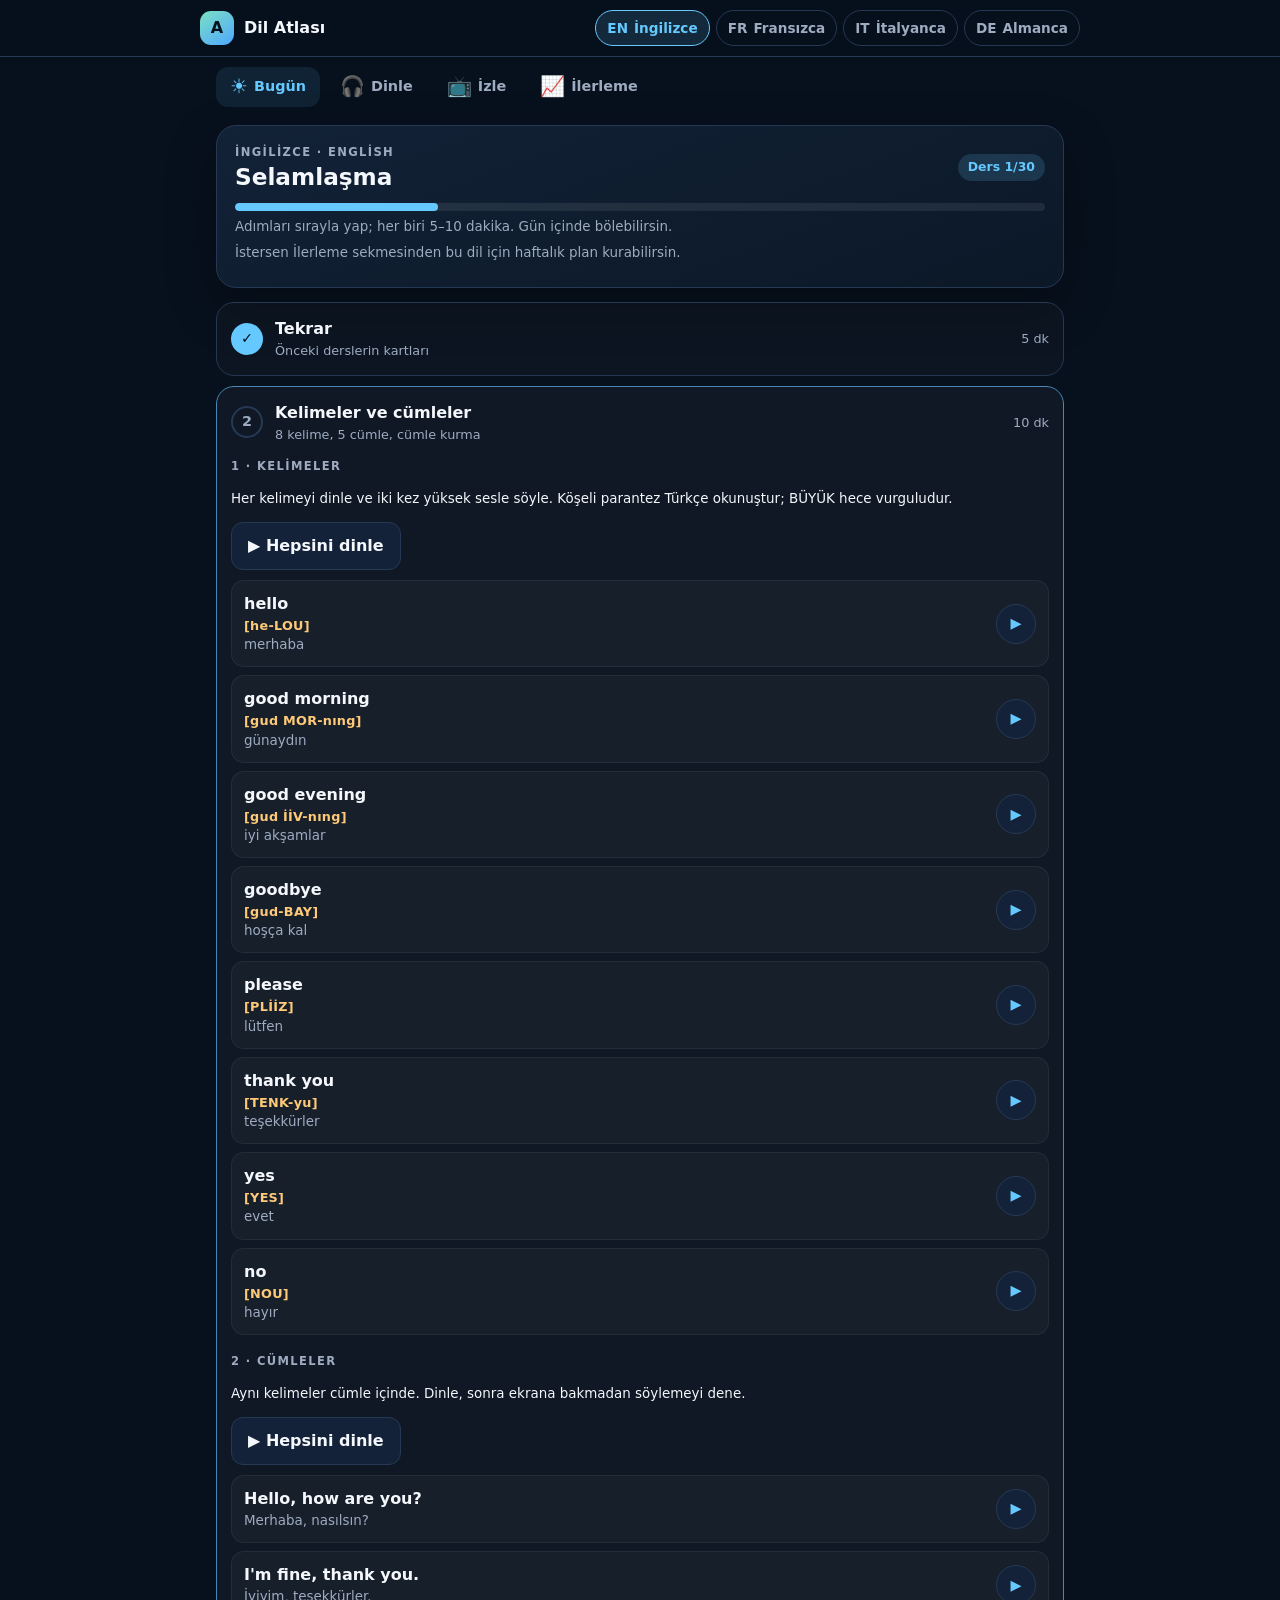
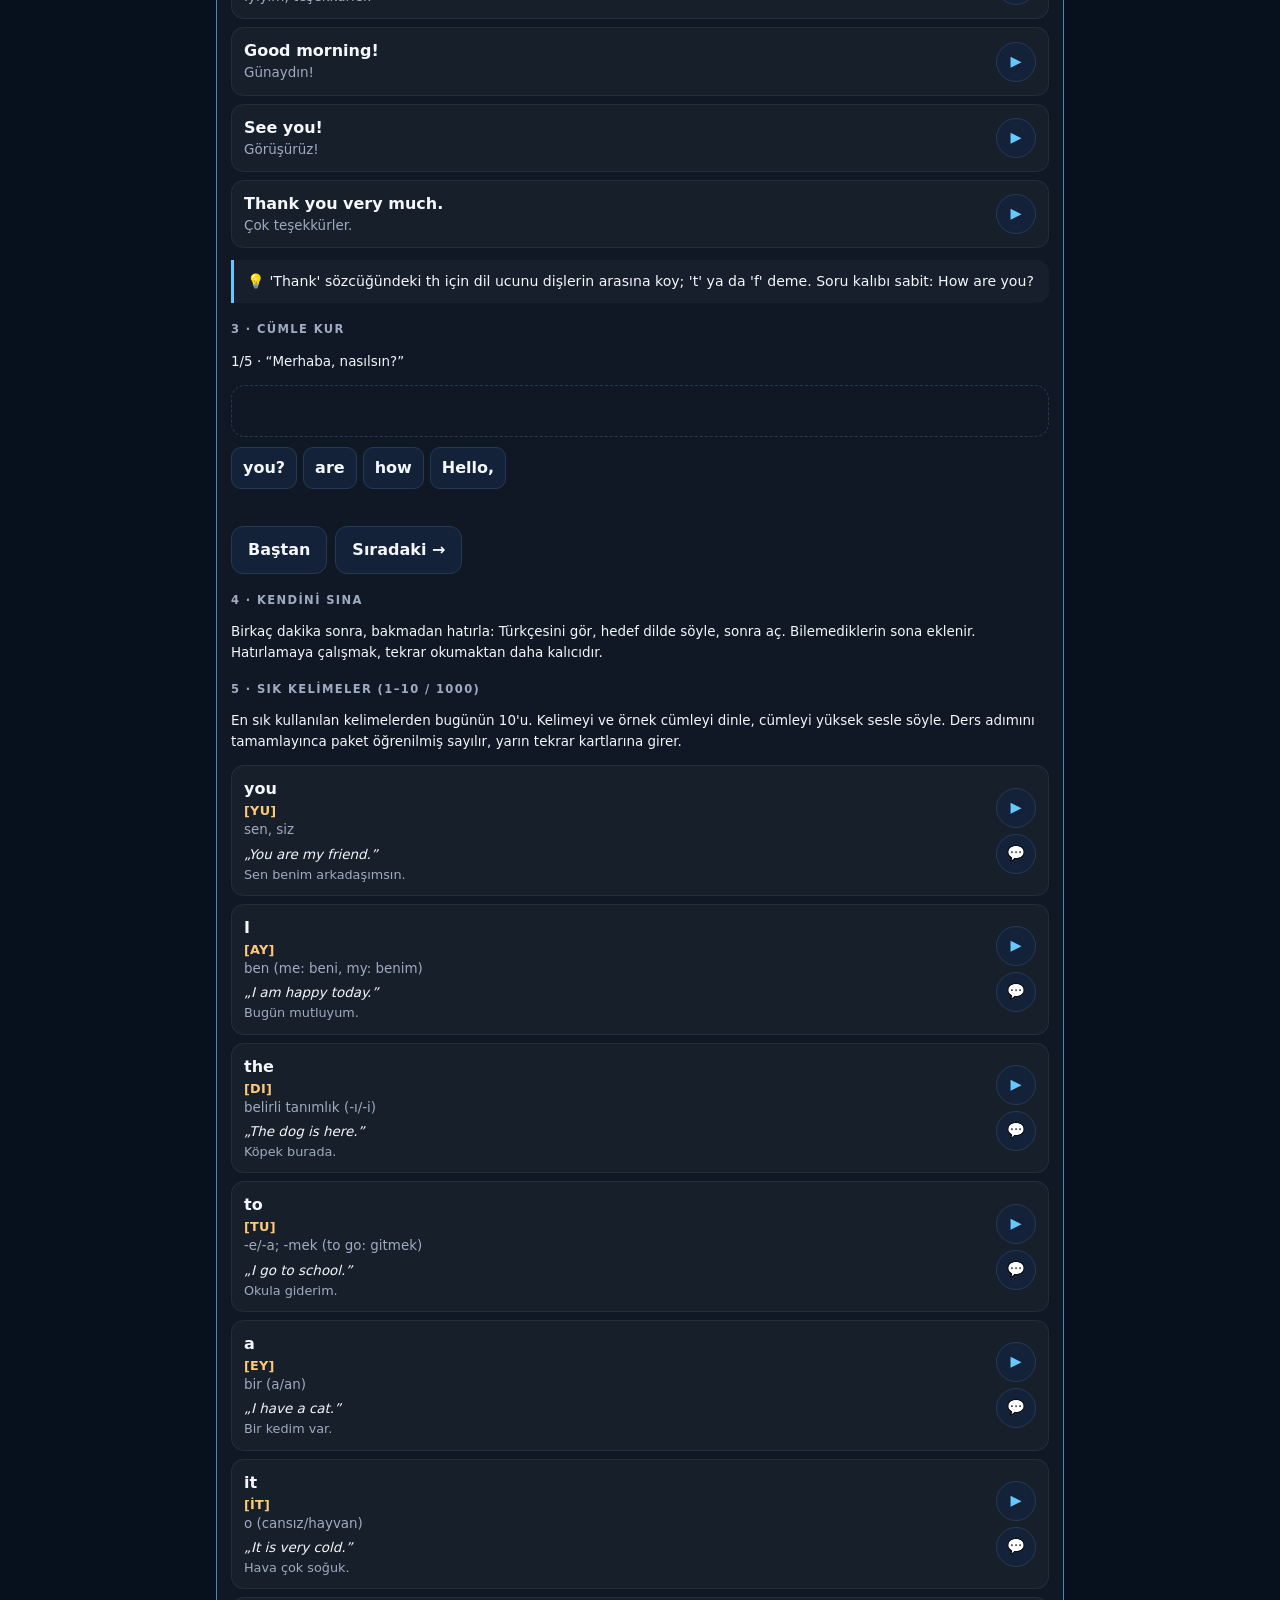
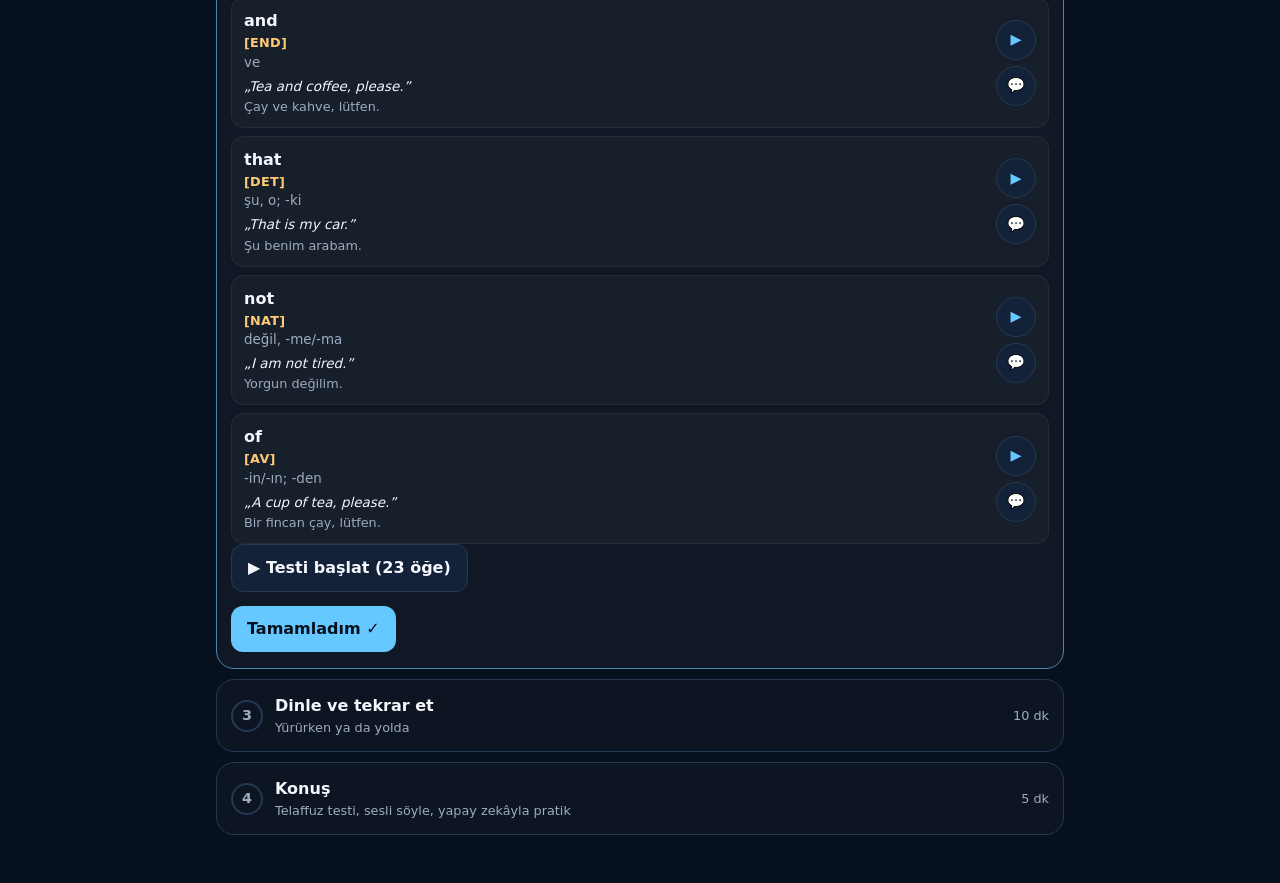
==== index.html @ 56297c4a "Telaffuz kontrolü: tek tanıma nesnesi, tanılama satırı, görünür sürüm İkinci kontrol iPhone'da hâlâ " ====
<!doctype html>
<html lang="tr">
<head>
  <meta charset="utf-8">
  <meta name="viewport" content="width=device-width,initial-scale=1,viewport-fit=cover">
  <meta name="theme-color" content="#08111f">
  <meta http-equiv="Content-Security-Policy" content="default-src 'self'; script-src 'self'; style-src 'self'; img-src 'self' data:; media-src 'self' blob:; connect-src 'self'; manifest-src 'self'; worker-src 'self'; object-src 'none'; base-uri 'none'; form-action 'none'">
  <meta name="description" content="İngilizce, Fransızca, İtalyanca ve Almanca için ücretsiz kişisel öğrenme merkezi.">
  <meta name="apple-mobile-web-app-capable" content="yes">
  <meta name="apple-mobile-web-app-status-bar-style" content="black-translucent">
  <meta name="apple-mobile-web-app-title" content="Dil Atlası">
  <title>Dil Atlası</title>
  <link rel="manifest" href="./manifest.webmanifest">
  <link rel="apple-touch-icon" href="./icons/icon-192.png">
  <link rel="icon" type="image/svg+xml" href="./icons/icon.svg">
  <link rel="stylesheet" href="./styles.css">
</head>
<body>
  <header class="top">
    <div class="top-inner">
      <div class="brand"><div class="mark" aria-hidden="true">A</div><span class="name">Dil Atlası</span></div>
      <nav class="langs" id="langs" aria-label="Dil seçimi"></nav>
    </div>
  </header>

  <nav class="tabs" role="tablist" aria-label="Bölümler">
    <button class="tab" role="tab" id="tab-bugun" aria-controls="panel-bugun" data-tab="bugun"><span class="ico" aria-hidden="true">☀️</span>Bugün</button>
    <button class="tab" role="tab" id="tab-yuru" aria-controls="panel-yuru" data-tab="yuru"><span class="ico" aria-hidden="true">🎧</span>Dinle</button>
    <button class="tab" role="tab" id="tab-izle" aria-controls="panel-izle" data-tab="izle"><span class="ico" aria-hidden="true">📺</span>İzle</button>
    <button class="tab" role="tab" id="tab-ilerleme" aria-controls="panel-ilerleme" data-tab="ilerleme"><span class="ico" aria-hidden="true">📈</span>İlerleme</button>
  </nav>

  <main>
    <!-- BUGÜN: aşamalı günlük yol -->
    <section class="panel" id="panel-bugun" role="tabpanel" aria-labelledby="tab-bugun">
      <div class="card">
        <div class="today-meta"><div><div class="eyebrow" id="todayEyebrow"></div><h1 class="lesson-title" id="lessonTitle"></h1></div><span class="pill" id="lessonPill"></span></div>
        <div class="bar" aria-hidden="true"><span id="todayBar"></span></div>
        <p class="small" id="todayHint"></p>
        <p class="small plan-hint" id="planHint"></p>
      </div>
      <div class="steps" id="steps"></div>
    </section>

    <!-- DİNLE: yürürken, eller serbest -->
    <section class="panel" id="panel-yuru" role="tabpanel" aria-labelledby="tab-yuru" hidden>
      <div class="panel-head"><h1>Yürürken dinle</h1><p>Köpeğini gezdirirken ya da yolda: cümleyi dinle, arada yüksek sesle tekrar et, sonra bir kez daha dinle. Türkçe anlamı ekranda yazar.</p></div>
      <div class="card player">
        <div class="eyebrow" id="drillLabel">Bugünün ses çalışması</div>
        <div class="now" aria-live="polite"><span class="l1" id="drillL1">Başlat'a dokun.</span><span class="l2" id="drillL2"></span><span class="pron" id="drillPron"></span><span class="mean" id="drillTr"></span></div>
        <div class="player-controls"><button class="btn big" id="drillPlay" type="button">▶ Başlat</button></div>
        <div class="options" role="radiogroup" aria-label="Duraklama süresi">
          <label><input type="radio" name="gap" value="2"><span>Kısa ara</span></label>
          <label><input type="radio" name="gap" value="3.5" checked><span>Normal ara</span></label>
          <label><input type="radio" name="gap" value="5"><span>Uzun ara</span></label>
        </div>
        <p class="small" id="drillInfo"></p>
      </div>
      <div class="card">
        <h2>Ekran kapanınca ne olur?</h2>
        <p class="small">Tarayıcı seslendirmesi ekran kilitlenince durur. Çalışma sırasında uygulama ekranı açık tutmaya çalışır; telefonu ekranı açık cebine koy. Ekran kilitliyken dinlemek için aşağıdaki podcast'leri podcast uygulamanda aç — onlar arka planda çalışır.</p>
      </div>
      <div class="card"><h2>Yürüyüş için podcast ve ses kursları</h2><div id="audioRes"></div></div>
    </section>

    <!-- İZLE: akşam TV karşısında -->
    <section class="panel" id="panel-izle" role="tabpanel" aria-labelledby="tab-izle" hidden>
      <div class="panel-head"><h1>Akşam izle</h1><p>Uzanırken öğren. Altyazıyı <strong>izlediğin dilde</strong> aç; Türkçe altyazı kulağını geliştirmez.</p></div>
      <div class="card">
        <h2>Nasıl izlemeli?</h2>
        <ol class="small muted howto">
          <li><strong>Öğretici videoları öncele.</strong> Araştırmada dil öğretimi videoları, dersler ve belgeseller belirgin fayda sağladı; dizi ve filmlerin etkisi düşüktü (Sutton &amp; Webb 2026). Diziler motivasyon için güzel, ana kaynak için değil.</li>
          <li>Seviyene uygun kısa bir bölüm seç (başlangıçta 5–15 dk); ana fikri takip edebilmelisin.</li>
          <li>Hedef dilde altyazıyla izle; anlamadığın yere takılma.</li>
          <li>Beğendiğin bölümü ertesi gün bir kez daha, mümkünse altyazısız izle.</li>
          <li>Bilgisayarda izliyorsan Language Reactor eklentisiyle çift altyazı ve cümle cümle durdurma kullanabilirsin.</li>
        </ol>
      </div>
      <div class="card"><h2>Bu dilde ne izleyeyim?</h2><div id="videoRes"></div></div>
    </section>

    <!-- İLERLEME -->
    <section class="panel" id="panel-ilerleme" role="tabpanel" aria-labelledby="tab-ilerleme" hidden>
      <div class="panel-head"><h1 id="progressTitle">İlerleme</h1><p>Veriler yalnızca bu cihazda saklanır. <span id="appVersion"></span></p></div>
      <div class="card">
        <div class="stats">
          <div class="stat"><strong id="statDays">0</strong><span>çalışma günü</span></div>
          <div class="stat"><strong id="statStreak">0</strong><span>günlük seri</span></div>
          <div class="stat"><strong id="statCards">0</strong><span>öğrenilen kart</span></div>
        </div>
        <p class="small" id="retention"></p>
        <div class="history" id="history" aria-label="Son 28 gün"></div>
        <p class="small">Açık renk: kısmi çalışma · Dolu renk: dört aşama tamam.</p>
      </div>
      <div class="card">
        <h2>Günlük ve haftalık özet</h2>
        <p class="small" id="statsToday"></p>
        <table class="stats-table">
          <caption>Bu hafta (Pazartesiden bugüne), dört dil</caption>
          <thead><tr><th scope="col">Dil</th><th scope="col">Gün</th><th scope="col">Aşama</th><th scope="col">Kart</th><th scope="col">Bildin</th></tr></thead>
          <tbody id="statsBody"></tbody>
          <tfoot id="statsFoot"></tfoot>
        </table>
        <p class="small" id="statsLast"></p>
        <p class="small muted">Gün: aşama yaptığın ya da kart tekrarladığın gün (plan varsa / haftalık planlı gün). Kart: tekrar edilen kart. Bildin: “Bildim” dediğin kartların oranı.</p>
      </div>
      <div class="card" id="planCard">
        <h2 id="planTitle">Haftalık plan</h2>
        <p class="small">Bu dili hangi günler çalışacağını ve günde en az kaç aşama yapmak istediğini seç. Plan yalnızca hatırlatır; planda olmayan günde de çalışabilirsin.</p>
        <fieldset class="duration days" id="planDays"><legend>Çalışma günleri</legend><label><input type="checkbox" value="1"><span>Pzt</span></label><label><input type="checkbox" value="2"><span>Sal</span></label><label><input type="checkbox" value="3"><span>Çar</span></label><label><input type="checkbox" value="4"><span>Per</span></label><label><input type="checkbox" value="5"><span>Cum</span></label><label><input type="checkbox" value="6"><span>Cmt</span></label><label><input type="checkbox" value="0"><span>Paz</span></label></fieldset>
        <fieldset class="duration" id="planGoal"><legend>Günlük hedef</legend><label><input type="radio" name="goal" value="2"><span>2 aşama</span></label><label><input type="radio" name="goal" value="3"><span>3 aşama</span></label><label><input type="radio" name="goal" value="4"><span>4 aşama</span></label></fieldset>
        <p class="small" id="planStatus"></p>
        <p class="small warn" id="planWarn"></p>
      </div>
      <div class="card" id="freqCard">
        <h2>En sık 1000 kelime</h2>
        <p class="small">Günlük hayatta en çok kullanılan kelimeler, sıklık sırasıyla, her gün 10 tane. Ders adımının 5. bölümünde çıkar.</p>
        <p class="small" id="freqProgress"></p>
        <div class="bar" aria-hidden="true"><span id="freqBar"></span></div>
        <label class="switch"><input type="checkbox" id="freqToggle"> <span>Sık kelimeleri günlük derse ekle</span></label>
        <p class="small muted">Sıklık verisi: <a href="https://github.com/hermitdave/FrequencyWords" target="_blank" rel="noopener noreferrer">FrequencyWords</a> (Hermit Dave, OpenSubtitles 2018), <a href="https://creativecommons.org/licenses/by-sa/4.0/deed.tr" target="_blank" rel="noopener noreferrer">CC BY-SA 4.0</a>. Uygulamadaki liste bu veriden türetilmiştir (sözlük biçimine indirildi, Türkçe anlam, okunuş ve örnek eklendi) ve aynı lisansla paylaşılır.</p>
      </div>
      <div class="card"><h2>30 günlük rota</h2><p class="small">Ders, o dilde çalıştığın her yeni günde bir sonrakine geçer. Gün atlarsan ders kaçmaz.</p><ol class="lesson-list" id="lessonList"></ol></div>
      <div class="card">
        <h2>Odak sayacı</h2>
        <div class="timer-row"><div><div class="timer-display" id="timerDisplay">25:00</div>
          <fieldset class="duration" id="timerDuration"><legend>Sayaç süresi</legend><label><input type="radio" name="duration" value="25"><span>25 dk</span></label><label><input type="radio" name="duration" value="45"><span>45 dk</span></label><label><input type="radio" name="duration" value="60"><span>60 dk</span></label></fieldset></div>
          <div class="row"><button class="btn" id="timerToggle" type="button">Başlat</button><button class="btn secondary" id="timerReset" type="button">Sıfırla</button></div></div>
      </div>
      <div class="card">
        <h2>Ses ve telaffuz</h2>
        <p class="small" id="voiceHint"></p>
        <label class="field"><span id="voiceLangLabel">Ses</span><select id="voiceSelect"></select></label>
        <div class="options left" role="radiogroup" aria-label="Konuşma hızı">
          <label><input type="radio" name="rate" value="0.8"><span>Yavaş</span></label>
          <label><input type="radio" name="rate" value="1"><span>Normal</span></label>
          <label><input type="radio" name="rate" value="1.15"><span>Hızlı</span></label>
        </div>
        <div class="row mt-s"><button class="btn secondary" id="voiceTest" type="button">▶ Sesi dene</button></div>
        <div id="asrCard" hidden>
          <label class="switch"><input type="checkbox" id="asrToggle"> <span>Telaffuz testinde otomatik kontrol (✓ Kontrol et)</span></label>
          <p class="small muted">Açıkken söylediğin cümle, yazıya çevrilmek için tarayıcının konuşma tanıma hizmetine gider (iPhone'da Apple, Chrome'da Google). Uygulama sesini saklamaz. Kapalıyken ✓ düğmesi her seferinde onay ister.</p>
        </div>
        <details class="howto-voice">
          <summary>Daha doğal ses nasıl indirilir? (ücretsiz)</summary>
          <p class="small"><strong>iPhone / iPad:</strong> Ayarlar → Erişilebilirlik → Sesli İçerik → Sesler → dili seç (İngilizce, Fransızca…) → adında <em>Premium</em> ya da <em>Gelişmiş</em> yazan bir sesi indir. Türkçe için de aynısını yap. Sonra uygulamayı kapatıp aç; ★ işaretli ses otomatik seçilir.</p>
          <p class="small"><strong>Android:</strong> Ayarlar → Erişilebilirlik (ya da Sistem → Diller) → Metin okuma çıkışı → Google Konuşma Hizmetleri → ⚙ → Ses verilerini yükle → dili seç ve yüksek kaliteli sesi indir.</p>
          <p class="small"><strong>Mac / bilgisayar:</strong> Chrome ve Edge'de "Google" ve "Natural" adlı çevrimiçi sesler çoğu zaman en doğal olanlardır.</p>
        </details>
      </div>
      <div class="card">
        <h2>Neden bu yöntem?</h2>
        <ul class="method">
          <li><strong>Kelime → cümle → dinleme → konuşma.</strong> Her yeni kelime aynı gün bir cümlede, sonra kulakta ve ağızda tekrar edilir.</li>
          <li><strong>Aralıklı tekrar.</strong> Bildiğin kart 1-3-7-14-30 gün sonra döner; unuttuğun yarın gelir. <a href="https://doi.org/10.1111/lang.12479" target="_blank" rel="noopener noreferrer">Kim &amp; Webb 2022</a></li>
          <li><strong>Dinle ve tekrar et.</strong> Dinleme çalışması gölgeleme (shadowing) yöntemiyle: cümleyi duyarsın, yüksek sesle tekrar edersin, sonra bir kez daha dinleyip karşılaştırırsın. Türkçe anlam yalnızca yazılıdır.</li>
          <li><strong>Hedef dilde altyazı.</strong> Kulağı ve kelimeyi geliştirir. <a href="https://doi.org/10.1371/journal.pone.0007785" target="_blank" rel="noopener noreferrer">Mitterer &amp; McQueen 2009</a></li>
          <li><strong>Benzer diller.</strong> Fransızca ile İtalyancayı aynı gün çalışırsan kelimeleri karıştırabilirsin; mümkünse farklı günlere koy.</li>
        </ul>
      </div>
      <div class="card">
        <h2>Yedekleme</h2>
        <p class="small">İlerlemeni dosya olarak indir; başka cihazda veya tarayıcı temizlendikten sonra geri yükle. Geri yükleme mevcut kayıtları silmez, birleştirir.</p>
        <div class="row"><button class="btn" id="exportData" type="button">Yedeği indir</button><button class="btn secondary" id="importData" type="button">Yedekten yükle</button><input type="file" id="importFile" accept="application/json,.json" hidden></div>
        <p class="data-status" id="dataStatus" role="status"></p>
      </div>
      <div class="card">
        <h2>Bu dilde baştan başla</h2>
        <p class="small">Seçili dilin çalışma geçmişini, tekrar kartlarını ve hata defterini siler; ders 1'den başlarsın. Diğer diller etkilenmez. Önce yedek almak iyi olur.</p>
        <div class="row"><button class="btn secondary" id="resetLang" type="button">Sıfırla</button></div>
      </div>
      <div class="card" id="installCard"><div class="row"><button class="btn secondary" id="installApp" type="button">Telefona kur</button></div></div>
    </section>
  </main>

  <div class="update-banner" id="updateBanner" role="status" hidden><span>Yeni sürüm hazır.</span><button class="btn" id="updateReload" type="button">Yenile</button></div>

  <script src="./content/en.js"></script>
  <script src="./content/fr.js"></script>
  <script src="./content/it.js"></script>
  <script src="./content/de.js"></script>
  <script src="./content/media.js"></script>
  <script src="./content/emoji.js"></script>
  <script src="./content/freq-en.js"></script>
  <script src="./content/freq-fr.js"></script>
  <script src="./content/freq-it.js"></script>
  <script src="./content/freq-de.js"></script>
  <script src="./app.js"></script>
</body>
</html>
---- styles.css ----
:root{--bg:#07101d;--panel:#0e1a2b;--panel2:#132238;--line:#263954;--text:#f4f7fb;--muted:#9eabc0;--accent:#7be0c3;--warm:#ffca77;--danger:#ff8b9b;--lang:#65c8ff;--radius:20px;--shadow:0 18px 50px rgba(0,0,0,.28)}
*{box-sizing:border-box}
html{color-scheme:dark}
body{margin:0;background:radial-gradient(circle at 80% -10%,rgba(158,140,255,.16),transparent 26rem),var(--bg);color:var(--text);font:16px/1.5 Inter,ui-sans-serif,system-ui,-apple-system,BlinkMacSystemFont,"Segoe UI",sans-serif;min-height:100vh}
button,a,input{font:inherit}button{color:inherit;cursor:pointer}button,a{touch-action:manipulation}
[hidden]{display:none!important}
:focus-visible{outline:3px solid var(--warm);outline-offset:3px}
.sr-only{position:absolute;width:1px;height:1px;overflow:hidden;clip:rect(0 0 0 0);white-space:nowrap}

/* Üst bölüm */
.top{position:sticky;top:0;z-index:10;padding:calc(10px + env(safe-area-inset-top)) 16px 10px;background:rgba(7,16,29,.92);backdrop-filter:blur(16px);border-bottom:1px solid var(--line)}
.top-inner{max-width:880px;margin:0 auto;display:flex;align-items:center;gap:12px;justify-content:space-between}
.brand{display:flex;align-items:center;gap:10px;font-weight:800}
.mark{display:grid;place-items:center;width:34px;height:34px;border-radius:11px;background:linear-gradient(145deg,var(--accent),#4fa7ff);color:#06111d;font-weight:900}
.langs{display:flex;gap:6px}
.lang-chip{display:flex;align-items:center;gap:6px;padding:7px 11px;border:1px solid var(--line);border-radius:999px;background:transparent;font-weight:800;font-size:.85rem;color:var(--muted)}
.lang-chip[aria-pressed="true"]{border-color:var(--c);color:var(--c);background:color-mix(in srgb,var(--c) 14%,transparent)}
.lang-chip .full{display:none}

/* Sekmeler */
.tabs{position:fixed;left:0;right:0;bottom:0;z-index:10;display:grid;grid-template-columns:repeat(4,1fr);padding:6px 6px calc(6px + env(safe-area-inset-bottom));background:rgba(7,16,29,.96);backdrop-filter:blur(16px);border-top:1px solid var(--line)}
.tab{display:grid;justify-items:center;gap:2px;padding:6px 2px;border:0;border-radius:12px;background:transparent;color:var(--muted);font-size:.74rem;font-weight:700}
.tab .ico{font-size:1.25rem;line-height:1}
.tab[aria-selected="true"]{color:var(--lang);background:color-mix(in srgb,var(--lang) 10%,transparent)}

main{max-width:880px;margin:0 auto;padding:18px 16px calc(96px + env(safe-area-inset-bottom))}
.panel-head{margin:4px 0 14px}.panel-head h1{margin:0;font-size:1.6rem;letter-spacing:-.03em;line-height:1.15}.panel-head p{margin:4px 0 0;color:var(--muted)}
.eyebrow{text-transform:uppercase;letter-spacing:.12em;font-size:.72rem;font-weight:800;color:var(--muted)}
.card{background:linear-gradient(160deg,rgba(19,34,56,.96),rgba(12,24,40,.96));border:1px solid var(--line);border-radius:var(--radius);padding:18px;margin-bottom:14px;box-shadow:var(--shadow)}
.card h2{margin:2px 0 6px;font-size:1.12rem}.card p{color:var(--muted);margin:6px 0}
.muted{color:var(--muted)}.small{font-size:.84rem}.mt{margin-top:18px}
.lesson-title{margin:2px 0 0;font-size:1.45rem;line-height:1.2}.howto{margin:6px 0 0;padding-left:1.2em}
.say-row{display:flex;justify-content:space-between;align-items:center;gap:8px;margin-top:6px}

/* Günün başlığı ve ilerleme çubuğu */
.today-meta{display:flex;align-items:center;justify-content:space-between;gap:12px}
.pill{flex:none;padding:4px 10px;border-radius:999px;background:color-mix(in srgb,var(--lang) 16%,transparent);color:var(--lang);font-size:.78rem;font-weight:800}
.bar{height:8px;border-radius:99px;background:rgba(255,255,255,.08);overflow:hidden;margin-top:12px}.bar span{display:block;height:100%;background:var(--lang);border-radius:99px;transition:width .3s}

/* Aşamalar */
.steps{display:grid;gap:10px}
.step{border:1px solid var(--line);border-radius:18px;background:rgba(255,255,255,.02);overflow:hidden}
.step-head{display:grid;grid-template-columns:auto 1fr auto;gap:12px;align-items:center;width:100%;padding:14px;border:0;background:transparent;text-align:left}
.step-num{display:grid;place-items:center;width:32px;height:32px;border-radius:50%;border:2px solid var(--line);font-weight:900;font-size:.9rem;color:var(--muted)}
.step.done .step-num{background:var(--lang);border-color:var(--lang);color:#06111d}
.step.open{border-color:color-mix(in srgb,var(--lang) 55%,var(--line));background:rgba(255,255,255,.035)}
.step-title{font-weight:800}.step-sub{display:block;font-size:.8rem;color:var(--muted);font-weight:500}
.step-time{font-size:.8rem;color:var(--muted)}
.step-body{padding:0 14px 16px}
.step-actions{display:flex;gap:8px;flex-wrap:wrap;margin-top:14px}

.btn{border:0;border-radius:12px;padding:11px 16px;background:var(--lang);color:#06111d;font-weight:850}
.btn.secondary{background:var(--panel2);color:var(--text);border:1px solid var(--line)}
.btn.big{width:100%;padding:16px;font-size:1.05rem;border-radius:16px}
.btn:disabled{opacity:.5;cursor:not-allowed}
.link-btn{display:inline-flex;align-items:center;justify-content:center;gap:6px;text-decoration:none}

/* Kelime ve cümle listeleri */
.items{display:grid;gap:8px;margin-top:10px}
.item{display:grid;grid-template-columns:1fr auto;gap:10px;align-items:center;padding:11px 12px;border-radius:13px;background:rgba(255,255,255,.03);border:1px solid rgba(255,255,255,.06)}
.item strong{display:block}.item span{display:block;font-size:.84rem;color:var(--muted)}
.speak{display:grid;place-items:center;width:40px;height:40px;border-radius:50%;border:1px solid var(--line);background:var(--panel2);color:var(--lang);font-size:.9rem}
.tip{margin-top:12px;padding:11px 13px;border-left:3px solid var(--lang);background:rgba(255,255,255,.03);border-radius:0 12px 12px 0;font-size:.88rem;color:var(--text)}

/* Kart tekrarı ve cümle kurma */
.flash{padding:16px;border-radius:16px;border:1px solid var(--line);background:rgba(255,255,255,.03);text-align:center}
.flash .q{font-size:1.15rem;font-weight:800;margin:6px 0}
.flash .a{display:flex;align-items:center;justify-content:center;gap:10px;color:var(--lang);font-size:1.1rem;font-weight:800;margin:10px 0}
.flash .actions{display:flex;gap:8px}.flash .actions .btn{flex:1}
.build-target{min-height:52px;display:flex;flex-wrap:wrap;gap:6px;padding:10px;border:1px dashed var(--line);border-radius:14px;margin:10px 0}
.build-pool{display:flex;flex-wrap:wrap;gap:6px}
.chip{padding:8px 11px;border-radius:10px;border:1px solid var(--line);background:var(--panel2);font-weight:700}
.result{min-height:1.4em;font-weight:700}.result.ok{color:var(--accent)}.result.no{color:var(--danger)}

/* Yürüyüş oynatıcı */
.player{text-align:center}
.player .now{min-height:5.4em;display:grid;align-content:center;gap:4px;margin:12px 0}
.player .now .l1{color:var(--muted)}.player .now .l2{font-size:1.3rem;font-weight:850;color:var(--lang)}
.player-controls{display:flex;gap:8px}.player-controls .btn{flex:1}
.options{display:flex;gap:6px;flex-wrap:wrap;justify-content:center;margin-top:10px}
.options label{position:relative}.options input{position:absolute;opacity:0;inset:0;margin:0}
.options span{display:block;padding:6px 11px;border-radius:999px;border:1px solid var(--line);font-size:.8rem;color:var(--muted);font-weight:700}
.options input:checked+span{border-color:var(--lang);color:var(--lang);background:color-mix(in srgb,var(--lang) 14%,transparent)}
.options input:focus-visible+span{outline:3px solid var(--warm);outline-offset:2px}

/* Kaynak listeleri */
.res{display:grid;gap:8px;margin-top:10px}
.res a{display:grid;grid-template-columns:1fr auto;gap:10px;padding:12px 13px;border-radius:14px;border:1px solid rgba(255,255,255,.07);background:rgba(255,255,255,.025);color:var(--text);text-decoration:none}
.res a:hover{border-color:var(--lang)}
.res strong{display:block}.res span{display:block;font-size:.82rem;color:var(--muted)}
.res .arrow{color:var(--lang);font-weight:900}
.badge{display:inline-block!important;margin-left:6px;padding:1px 7px;border-radius:999px;font-size:.7rem!important;font-weight:800;color:var(--lang)!important;background:color-mix(in srgb,var(--lang) 14%,transparent);vertical-align:middle}
.group-title{margin:16px 0 0;font-size:.78rem;text-transform:uppercase;letter-spacing:.1em;color:var(--muted)}

/* İlerleme */
.stats{display:grid;grid-template-columns:repeat(3,1fr);gap:8px}
.stat{padding:12px;border-radius:14px;background:rgba(255,255,255,.035);border:1px solid rgba(255,255,255,.06)}
.stat strong{display:block;font-size:1.3rem}.stat span{font-size:.74rem;color:var(--muted)}
.history{display:grid;grid-template-columns:repeat(14,1fr);gap:4px;margin-top:12px}
.history-day{aspect-ratio:1;border-radius:5px;background:rgba(255,255,255,.06)}
.history-day.some{background:color-mix(in srgb,var(--lang) 40%,transparent)}.history-day.full{background:var(--lang)}
.lesson-list{display:grid;gap:4px;margin:10px 0 0;padding:0;list-style:none;counter-reset:l}
.lesson-list li{display:flex;gap:10px;padding:7px 10px;border-radius:10px;font-size:.88rem;color:var(--muted)}
.lesson-list li::before{counter-increment:l;content:counter(l);min-width:1.6em;font-weight:800}
.lesson-list li.done{color:var(--text)}.lesson-list li.done::after{content:"✓";margin-left:auto;color:var(--lang)}
.lesson-list li.current{background:color-mix(in srgb,var(--lang) 12%,transparent);color:var(--text);font-weight:700}
.timer-row{display:flex;align-items:center;justify-content:space-between;gap:12px;flex-wrap:wrap}
.timer-display{font-size:1.8rem;font-weight:850;font-variant-numeric:tabular-nums}
.duration{display:flex;gap:6px;margin:8px 0 0;padding:0;border:0}
.duration legend{position:absolute;width:1px;height:1px;overflow:hidden;clip:rect(0 0 0 0)}
.duration label{position:relative}.duration input{position:absolute;opacity:0;inset:0;margin:0}
.duration span{display:block;padding:5px 11px;border:1px solid var(--line);border-radius:999px;color:var(--muted);font-size:.8rem;font-weight:750}
.duration input:checked+span{border-color:var(--lang);color:var(--lang)}
.duration input:focus-visible+span{outline:3px solid var(--warm);outline-offset:2px}
.duration input:disabled+span{opacity:.5}
.method{display:grid;gap:8px;margin:10px 0 0;padding:0;list-style:none}
.method li{font-size:.86rem;color:var(--muted)}.method strong{color:var(--text)}.method a{color:var(--lang)}
.data-status{min-height:1.2em;font-size:.84rem;color:var(--accent)}.data-status.error{color:var(--danger)}
.row{display:flex;gap:8px;flex-wrap:wrap}

.update-banner{position:fixed;left:50%;bottom:calc(84px + env(safe-area-inset-bottom));transform:translateX(-50%);z-index:20;display:flex;align-items:center;gap:12px;width:max-content;max-width:calc(100vw - 32px);padding:10px 10px 10px 16px;border:1px solid var(--line);border-radius:16px;background:var(--panel2);box-shadow:var(--shadow);font-size:.9rem}

@media (min-width:760px){
  .tabs{position:sticky;top:57px;bottom:auto;max-width:880px;margin:0 auto;padding:10px 16px 0;background:transparent;border:0;backdrop-filter:none;display:flex;gap:6px}
  .tab{grid-auto-flow:column;gap:6px;padding:9px 14px;font-size:.9rem}
  main{padding-bottom:48px}
  .lang-chip .full{display:inline}
  .update-banner{bottom:24px}
}
@media (max-width:420px){.brand .name{display:none}.lang-chip{padding:7px 9px}}
@media (prefers-reduced-motion:reduce){*{transition:none!important;scroll-behavior:auto!important}}

/* Okunuş ve ses ayarları */
.item .pron,.pron{display:block;font-size:.8rem;color:var(--warm);font-weight:700;letter-spacing:.02em}
.player .now .pron{font-size:.95rem}
.flash .pron{margin:-4px 0 10px}
.field{display:grid;gap:4px;margin-top:10px;font-size:.84rem;color:var(--muted)}
.field select{width:100%;padding:10px;border-radius:12px;border:1px solid var(--line);background:var(--panel2);color:var(--text);font:inherit}
.options.left{justify-content:flex-start}.mt-s{margin-top:12px}
.howto-voice{margin-top:12px}.howto-voice summary{cursor:pointer;color:var(--lang);font-weight:700;font-size:.9rem}
.note-form{display:grid;gap:8px}.note-form input{width:100%;padding:11px 12px;border-radius:12px;border:1px solid var(--line);background:var(--panel2);color:var(--text);font:inherit}
.item.freq .example{margin-top:4px;color:var(--text);font-style:italic}.item.freq .example-tr{font-size:.8rem}
.freq-btns{display:grid;gap:6px}
.switch{display:flex;align-items:center;gap:8px;margin-top:12px;font-size:.9rem}.switch input{width:20px;height:20px;accent-color:var(--lang)}

/* Plan, istatistik ve ses kaydı */
.lang-chip.planned::after{content:"";width:6px;height:6px;border-radius:50%;background:var(--c)}
.plan-hint{margin-bottom:0}
.duration.days{flex-wrap:wrap}
.duration + .duration{margin-top:10px}
.warn{color:var(--warm)!important}
.stats-table{width:100%;border-collapse:collapse;margin-top:10px;font-size:.84rem;font-variant-numeric:tabular-nums}
.stats-table caption{text-align:left;font-size:.78rem;color:var(--muted);padding-bottom:4px}
.stats-table th,.stats-table td{padding:7px 4px;text-align:right;border-bottom:1px solid var(--line)}
.stats-table th:first-child{text-align:left}
.stats-table thead th{color:var(--muted);font-weight:700;font-size:.74rem}
.stats-table tbody th{font-weight:600}
.stats-table tr.current th,.stats-table tr.current td{color:var(--lang);font-weight:800}
.stats-table tfoot th,.stats-table tfoot td{font-weight:800;border-bottom:0}
.rec{display:grid;gap:8px;margin-top:10px}.rec audio{width:100%}.rec-player{display:grid;gap:8px}.rec-player:empty{display:none}
.player .now .mean{color:var(--muted);font-size:.95rem}
.pron-item{grid-template-columns:1fr auto}
.pron-tools{grid-column:1 / -1;display:grid;gap:8px}.pron-tools .row .btn{padding:8px 12px;font-size:.88rem}
.check:empty{display:none}.check{font-size:.88rem}.check .result{margin:0}
.check-words{display:flex;flex-wrap:wrap;gap:6px;margin:6px 0}
.check-words span{display:inline-block!important;padding:3px 8px;border-radius:8px;font-weight:800;font-size:.9rem!important}
.word-ok{color:var(--accent)!important;background:color-mix(in srgb,var(--accent) 14%,transparent)}
.word-miss{color:var(--danger)!important;background:color-mix(in srgb,var(--danger) 14%,transparent);text-decoration:underline wavy}
.pron-tools .rec{margin-top:0}.rec [role=status]:empty{display:none}.pron-tools .rec:not(:has(audio)):has([role=status]:empty){display:none}
.check .diag{margin:4px 0 0;font-size:.74rem;word-break:break-word}
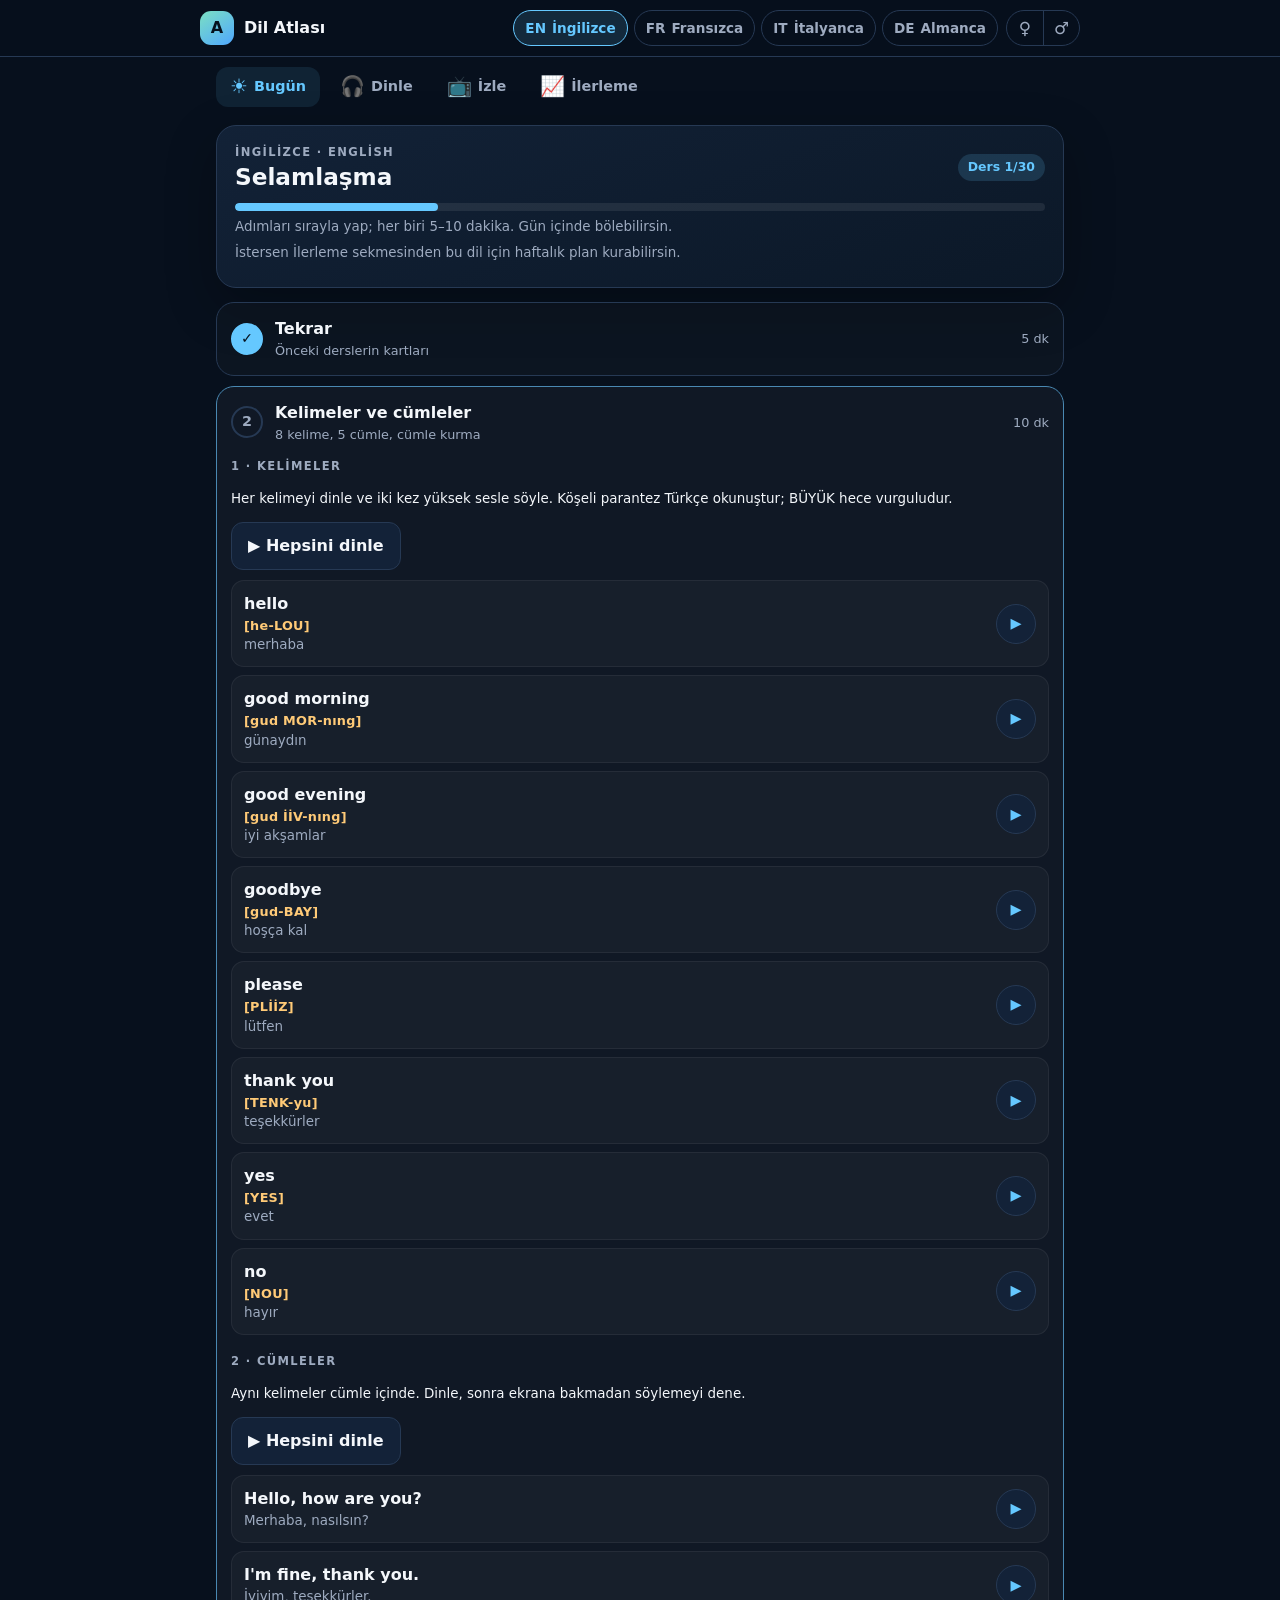
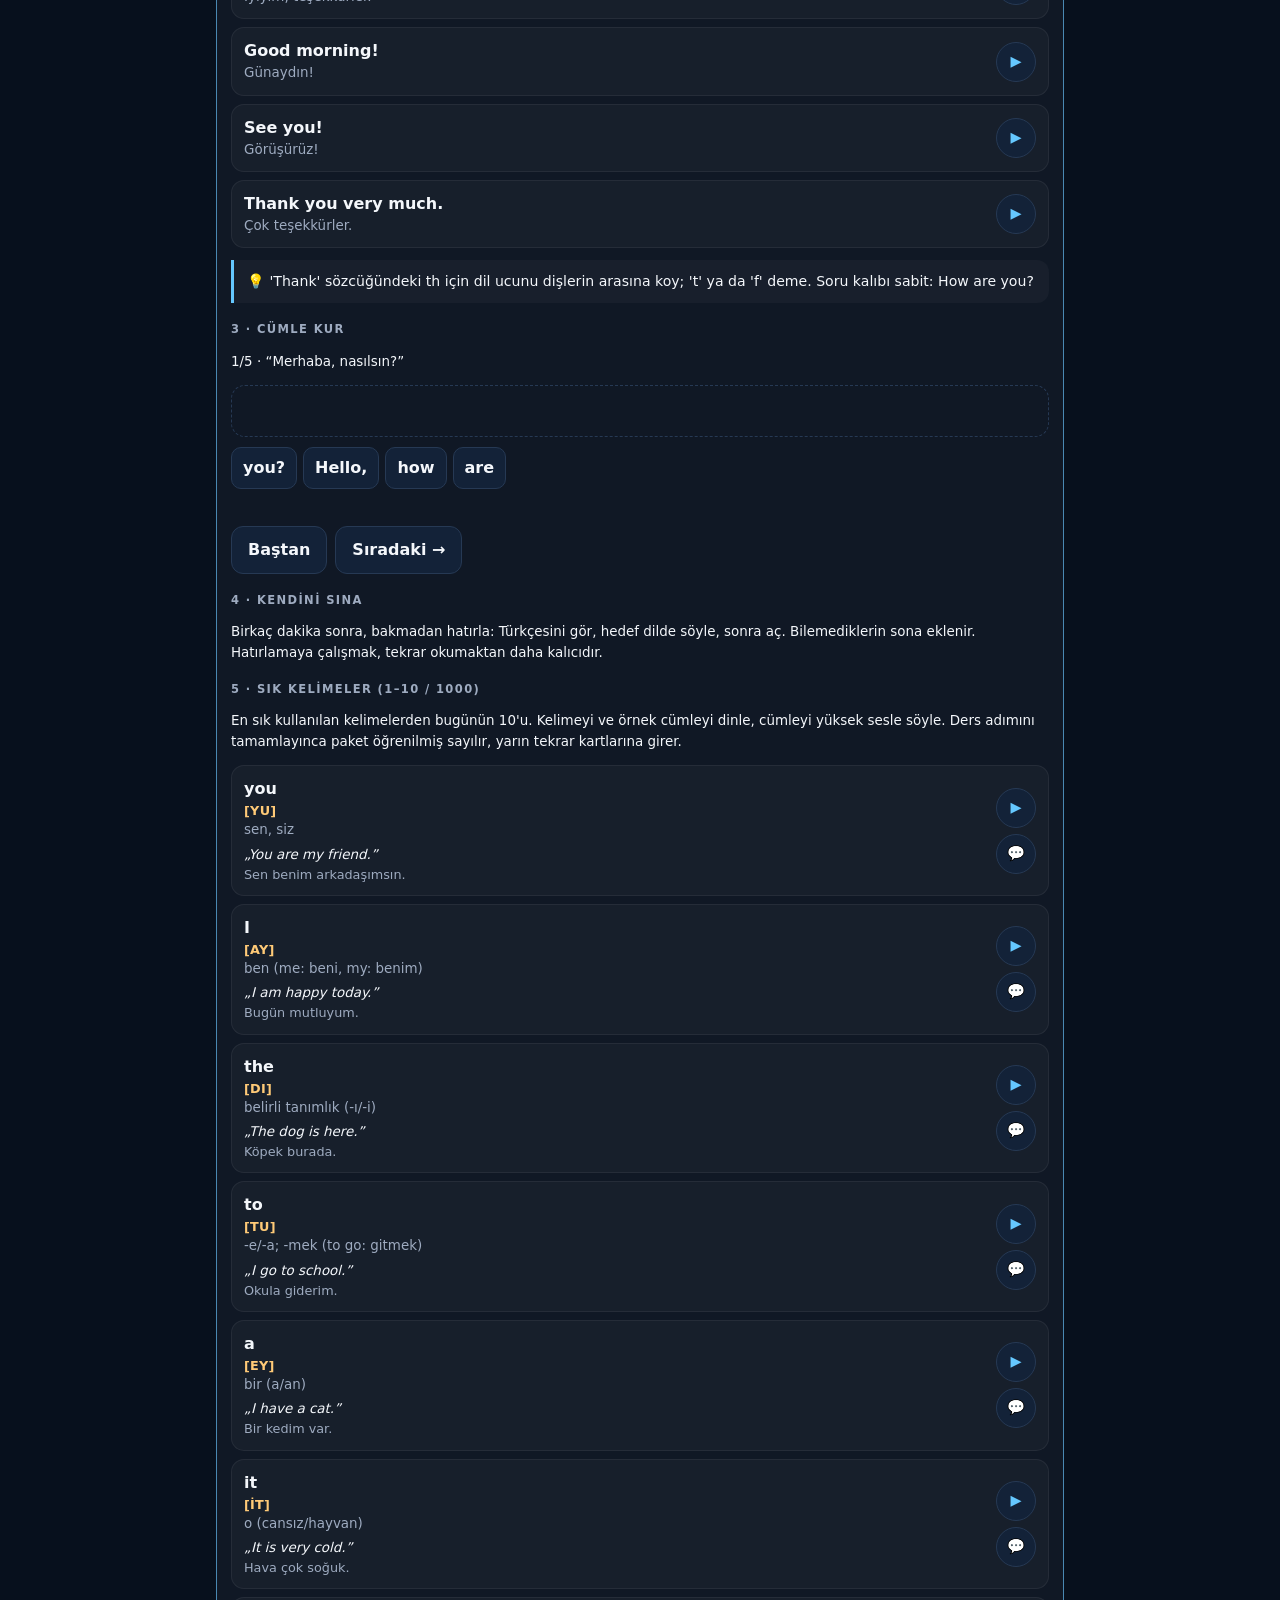
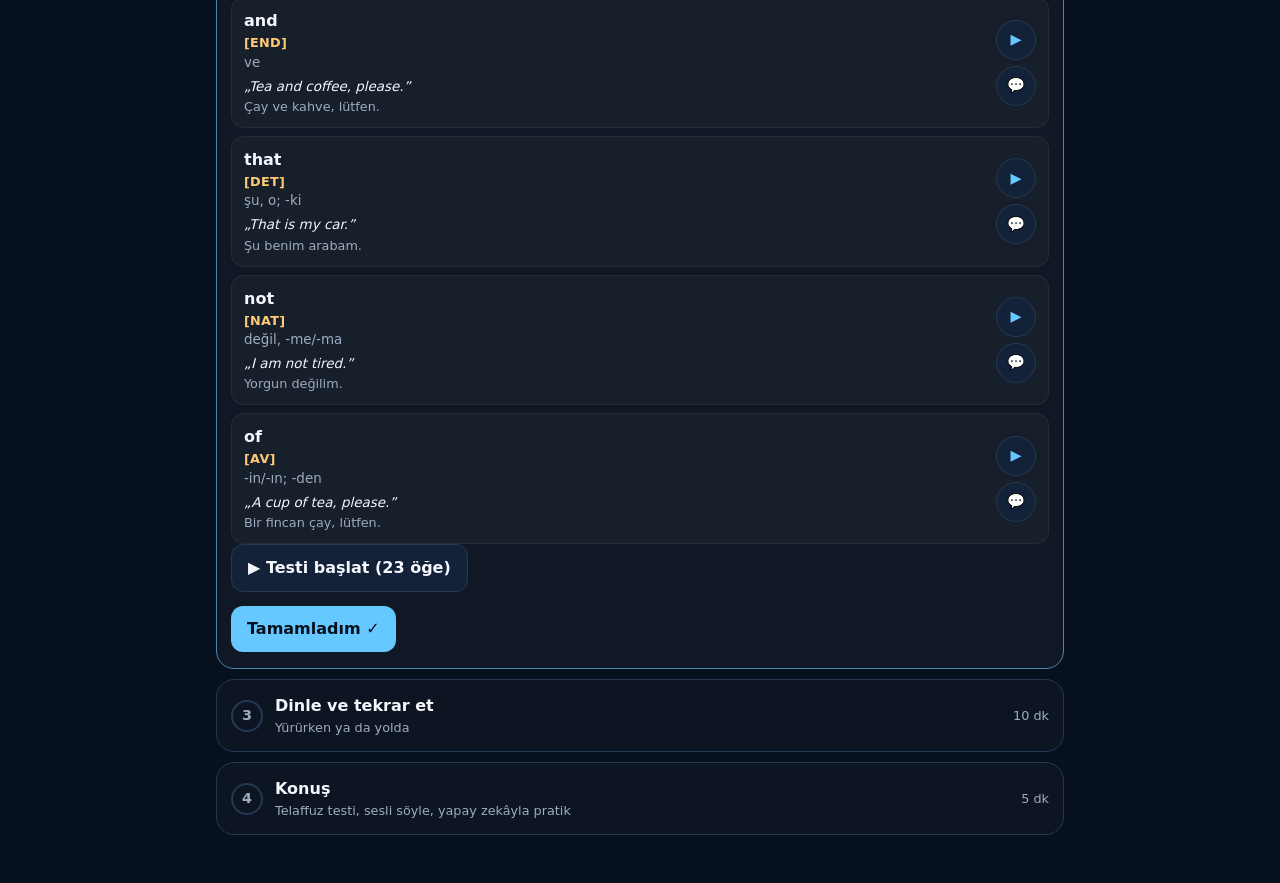
==== commit ff68650e: "Kadın/erkek ses seçimi (sayfanın üstünde ♀ ♂) ve doğal aksan önceliği - Başlıkta ♀ ♂ düğmeleri: dört" ====
--- a/index.html
+++ b/index.html
@@ -19,7 +19,10 @@
   <header class="top">
     <div class="top-inner">
       <div class="brand"><div class="mark" aria-hidden="true">A</div><span class="name">Dil Atlası</span></div>
-      <nav class="langs" id="langs" aria-label="Dil seçimi"></nav>
+      <div class="top-right">
+        <nav class="langs" id="langs" aria-label="Dil seçimi"></nav>
+        <div class="gender" id="genderToggle" role="group" aria-label="Seslendirme sesi"><button type="button" data-g="f" aria-pressed="false" aria-label="Kadın ses" title="Kadın ses">♀</button><button type="button" data-g="m" aria-pressed="false" aria-label="Erkek ses" title="Erkek ses">♂</button></div>
+      </div>
     </div>
   </header>
 
@@ -173,6 +176,7 @@
     </section>
   </main>
 
+  <div class="toast" id="toast" role="status" hidden></div>
   <div class="update-banner" id="updateBanner" role="status" hidden><span>Yeni sürüm hazır.</span><button class="btn" id="updateReload" type="button">Yenile</button></div>
 
   <script src="./content/en.js"></script>
--- a/styles.css
+++ b/styles.css
@@ -168,3 +168,13 @@
 .word-miss{color:var(--danger)!important;background:color-mix(in srgb,var(--danger) 14%,transparent);text-decoration:underline wavy}
 .pron-tools .rec{margin-top:0}.rec [role=status]:empty{display:none}.pron-tools .rec:not(:has(audio)):has([role=status]:empty){display:none}
 .check .diag{margin:4px 0 0;font-size:.74rem;word-break:break-word}
+.asr-bar{position:fixed;left:50%;transform:translateX(-50%);bottom:calc(80px + env(safe-area-inset-bottom));width:calc(100vw - 32px);max-width:560px;z-index:15;backdrop-filter:blur(12px);box-shadow:var(--shadow);display:flex;align-items:center;justify-content:space-between;gap:10px;margin-top:10px;padding:10px 12px;border-radius:12px;border:1px solid color-mix(in srgb,var(--danger) 45%,var(--line));background:color-mix(in srgb,var(--danger) 18%,var(--panel2));font-size:.84rem;font-weight:700}.asr-bar .btn{padding:7px 12px;flex:none}
+@media (min-width:760px){.asr-bar{bottom:24px}}
+.top-right{display:flex;align-items:center;gap:8px;min-width:0}
+.gender{display:flex;border:1px solid var(--line);border-radius:999px;overflow:hidden;flex:none}
+.gender button{width:36px;height:34px;border:0;background:transparent;color:var(--muted);font-size:1.05rem;font-weight:800}
+.gender button+button{border-left:1px solid var(--line)}
+.gender button[aria-pressed="true"]{background:color-mix(in srgb,var(--lang) 18%,transparent);color:var(--lang)}
+.toast{position:fixed;left:50%;transform:translateX(-50%);top:calc(64px + env(safe-area-inset-top));z-index:30;width:max-content;max-width:calc(100vw - 32px);padding:10px 14px;border-radius:14px;border:1px solid var(--line);background:var(--panel2);box-shadow:var(--shadow);font-size:.86rem;font-weight:700}
+@media (max-width:420px){.top-inner{gap:6px}.langs{gap:4px}.lang-chip{padding:6px 8px;font-size:.8rem}.gender button{width:32px}}
+@media (max-width:360px){.brand{display:none}}
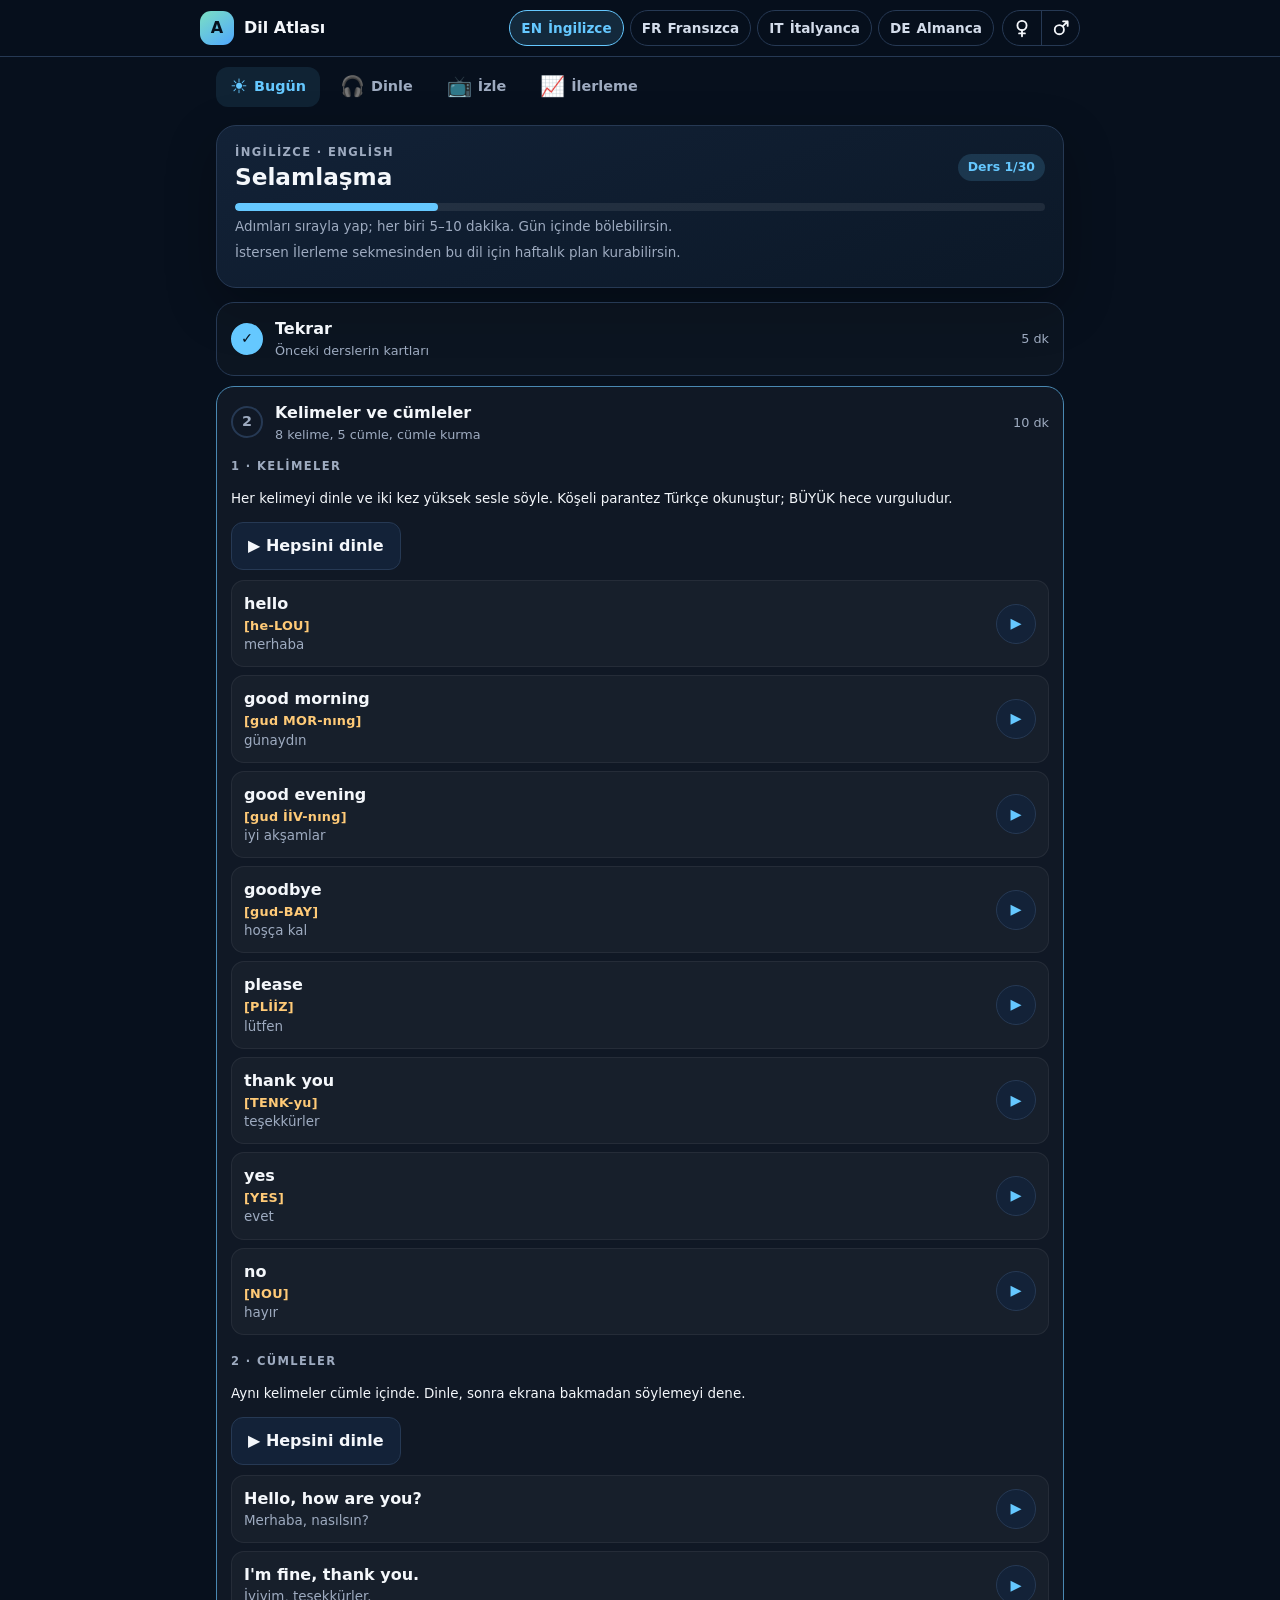
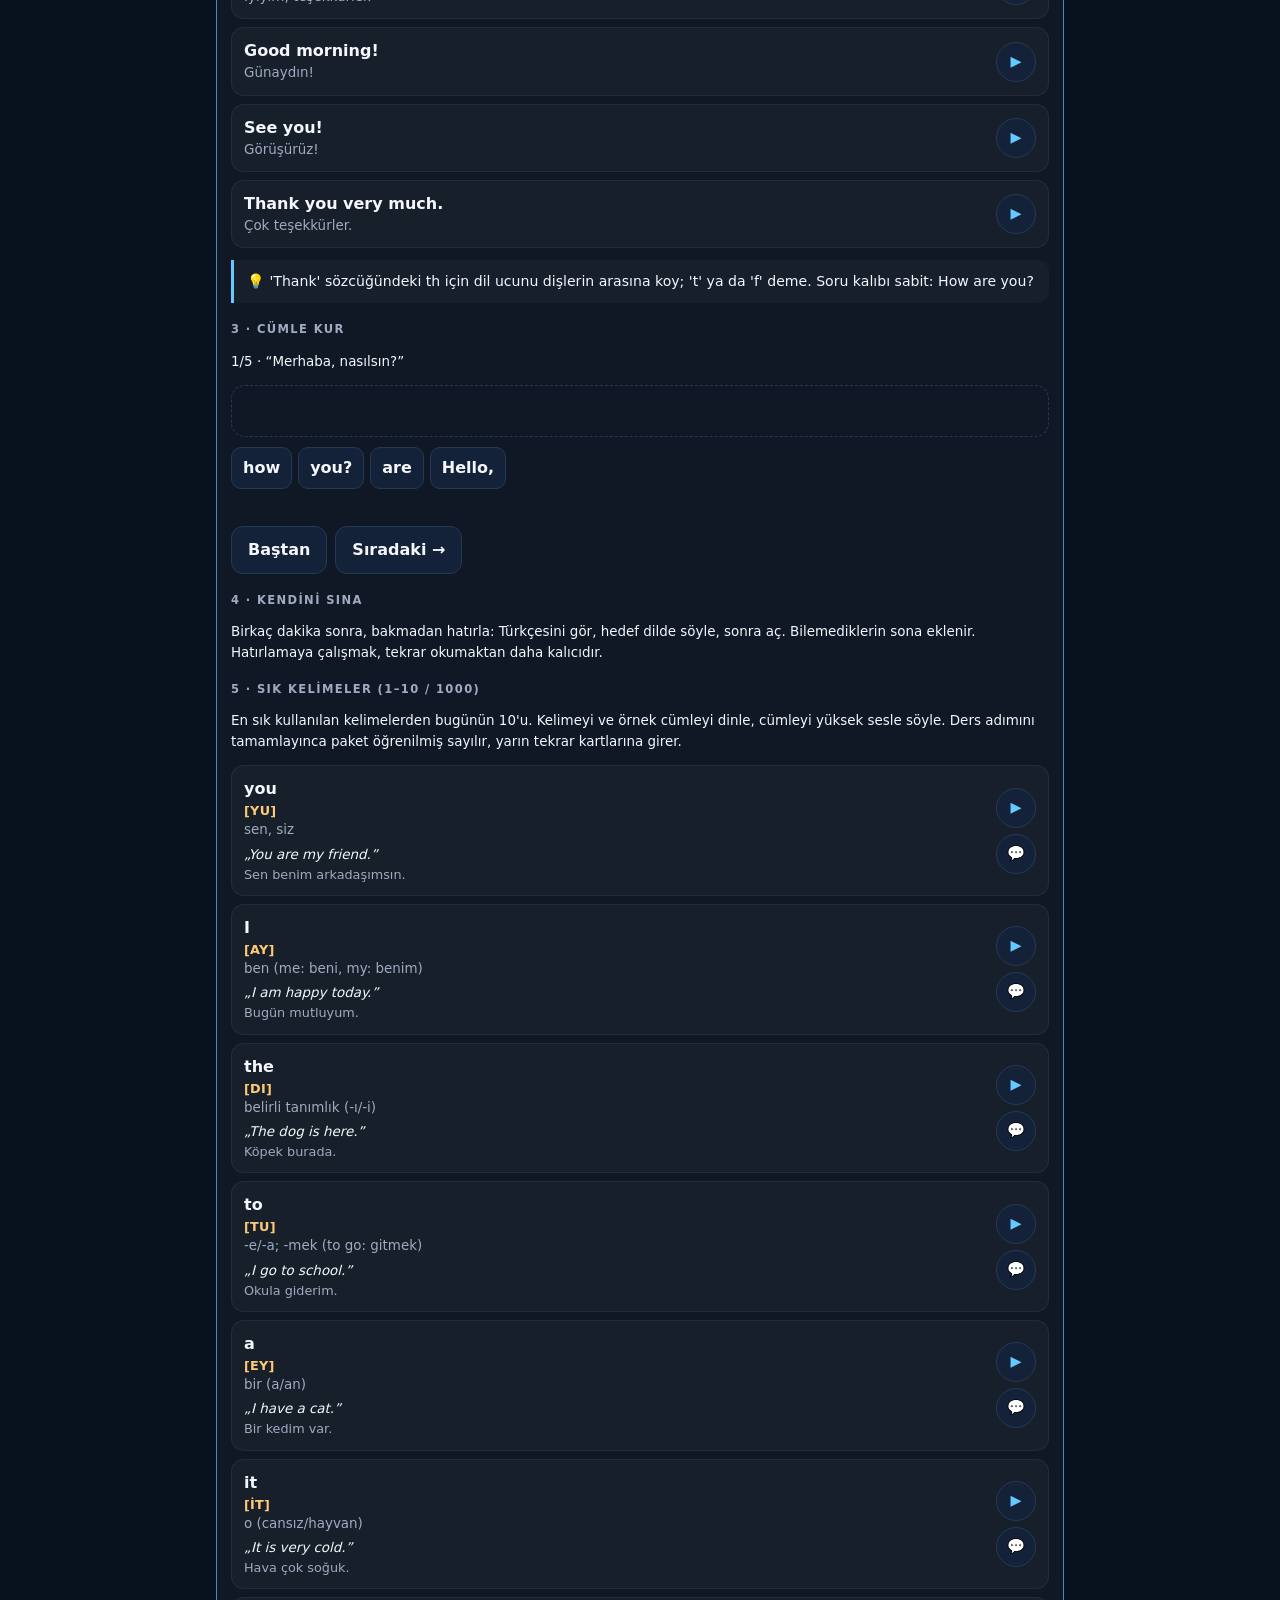
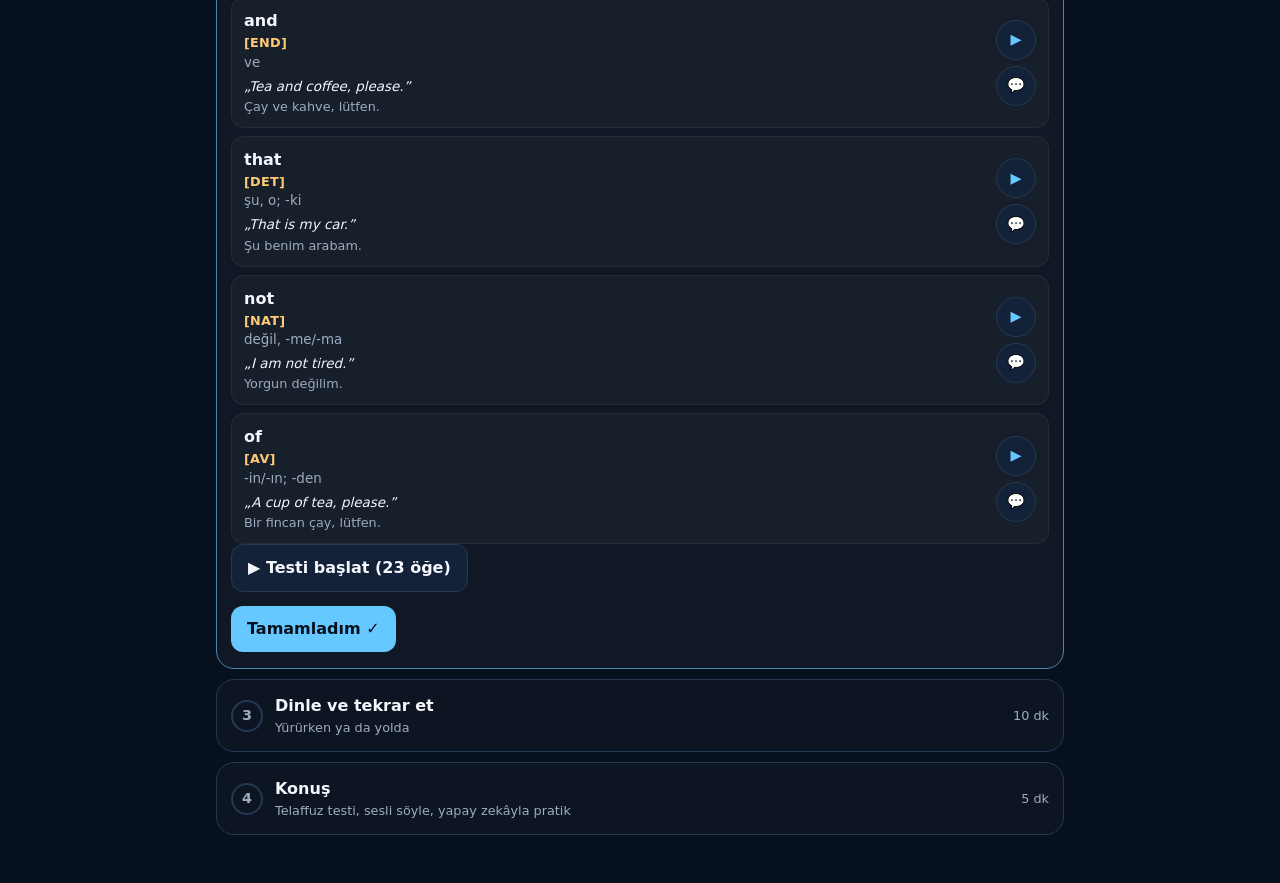
==== commit d5bef7ee: "Başlık düğmeleri: ♀ ♂ SVG simge (iPhone'da kesiliyordu), dil düğmeleri daha okunaklı - iPhone'da ♀ ♂" ====
--- a/index.html
+++ b/index.html
@@ -21,7 +21,7 @@
       <div class="brand"><div class="mark" aria-hidden="true">A</div><span class="name">Dil Atlası</span></div>
       <div class="top-right">
         <nav class="langs" id="langs" aria-label="Dil seçimi"></nav>
-        <div class="gender" id="genderToggle" role="group" aria-label="Seslendirme sesi"><button type="button" data-g="f" aria-pressed="false" aria-label="Kadın ses" title="Kadın ses">♀</button><button type="button" data-g="m" aria-pressed="false" aria-label="Erkek ses" title="Erkek ses">♂</button></div>
+        <div class="gender" id="genderToggle" role="group" aria-label="Seslendirme sesi"><button type="button" data-g="f" aria-pressed="false" aria-label="Kadın ses" title="Kadın ses"><svg viewBox="0 0 24 24" width="20" height="20" aria-hidden="true" focusable="false"><circle cx="12" cy="9" r="5.5" fill="none" stroke="currentColor" stroke-width="2.2"/><path d="M12 14.5V22M8.5 18.5h7" fill="none" stroke="currentColor" stroke-width="2.2" stroke-linecap="round"/></svg></button><button type="button" data-g="m" aria-pressed="false" aria-label="Erkek ses" title="Erkek ses"><svg viewBox="0 0 24 24" width="20" height="20" aria-hidden="true" focusable="false"><circle cx="10" cy="14" r="5.5" fill="none" stroke="currentColor" stroke-width="2.2"/><path d="M14 10l6-6M14.5 4H20v5.5" fill="none" stroke="currentColor" stroke-width="2.2" stroke-linecap="round" stroke-linejoin="round"/></svg></button></div>
       </div>
     </div>
   </header>
--- a/styles.css
+++ b/styles.css
@@ -13,7 +13,7 @@
 .brand{display:flex;align-items:center;gap:10px;font-weight:800}
 .mark{display:grid;place-items:center;width:34px;height:34px;border-radius:11px;background:linear-gradient(145deg,var(--accent),#4fa7ff);color:#06111d;font-weight:900}
 .langs{display:flex;gap:6px}
-.lang-chip{display:flex;align-items:center;gap:6px;padding:7px 11px;border:1px solid var(--line);border-radius:999px;background:transparent;font-weight:800;font-size:.85rem;color:var(--muted)}
+.lang-chip{display:flex;align-items:center;gap:6px;padding:7px 11px;border:1px solid var(--line);border-radius:999px;background:transparent;font-weight:800;font-size:.85rem;color:#d3dcea}
 .lang-chip[aria-pressed="true"]{border-color:var(--c);color:var(--c);background:color-mix(in srgb,var(--c) 14%,transparent)}
 .lang-chip .full{display:none}
 
@@ -171,10 +171,12 @@
 .asr-bar{position:fixed;left:50%;transform:translateX(-50%);bottom:calc(80px + env(safe-area-inset-bottom));width:calc(100vw - 32px);max-width:560px;z-index:15;backdrop-filter:blur(12px);box-shadow:var(--shadow);display:flex;align-items:center;justify-content:space-between;gap:10px;margin-top:10px;padding:10px 12px;border-radius:12px;border:1px solid color-mix(in srgb,var(--danger) 45%,var(--line));background:color-mix(in srgb,var(--danger) 18%,var(--panel2));font-size:.84rem;font-weight:700}.asr-bar .btn{padding:7px 12px;flex:none}
 @media (min-width:760px){.asr-bar{bottom:24px}}
 .top-right{display:flex;align-items:center;gap:8px;min-width:0}
-.gender{display:flex;border:1px solid var(--line);border-radius:999px;overflow:hidden;flex:none}
-.gender button{width:36px;height:34px;border:0;background:transparent;color:var(--muted);font-size:1.05rem;font-weight:800}
+/* ♀ ♂: iPhone'da yazı sembolü büyük ve kaymış çizilip kesiliyordu; her cihazda aynı görünen SVG simge kullanılır. */
+.gender{display:flex;border:1px solid var(--line);border-radius:999px;flex:none}
+.gender button{display:grid;place-items:center;width:38px;height:34px;padding:0;border:0;background:transparent;color:var(--text)}
+.gender button:first-child{border-radius:999px 0 0 999px}.gender button:last-child{border-radius:0 999px 999px 0}
 .gender button+button{border-left:1px solid var(--line)}
-.gender button[aria-pressed="true"]{background:color-mix(in srgb,var(--lang) 18%,transparent);color:var(--lang)}
+.gender button[aria-pressed="true"]{background:color-mix(in srgb,var(--lang) 22%,transparent);color:var(--lang);box-shadow:inset 0 0 0 1px var(--lang)}
 .toast{position:fixed;left:50%;transform:translateX(-50%);top:calc(64px + env(safe-area-inset-top));z-index:30;width:max-content;max-width:calc(100vw - 32px);padding:10px 14px;border-radius:14px;border:1px solid var(--line);background:var(--panel2);box-shadow:var(--shadow);font-size:.86rem;font-weight:700}
 @media (max-width:420px){.top-inner{gap:6px}.langs{gap:4px}.lang-chip{padding:6px 8px;font-size:.8rem}.gender button{width:32px}}
 @media (max-width:360px){.brand{display:none}}
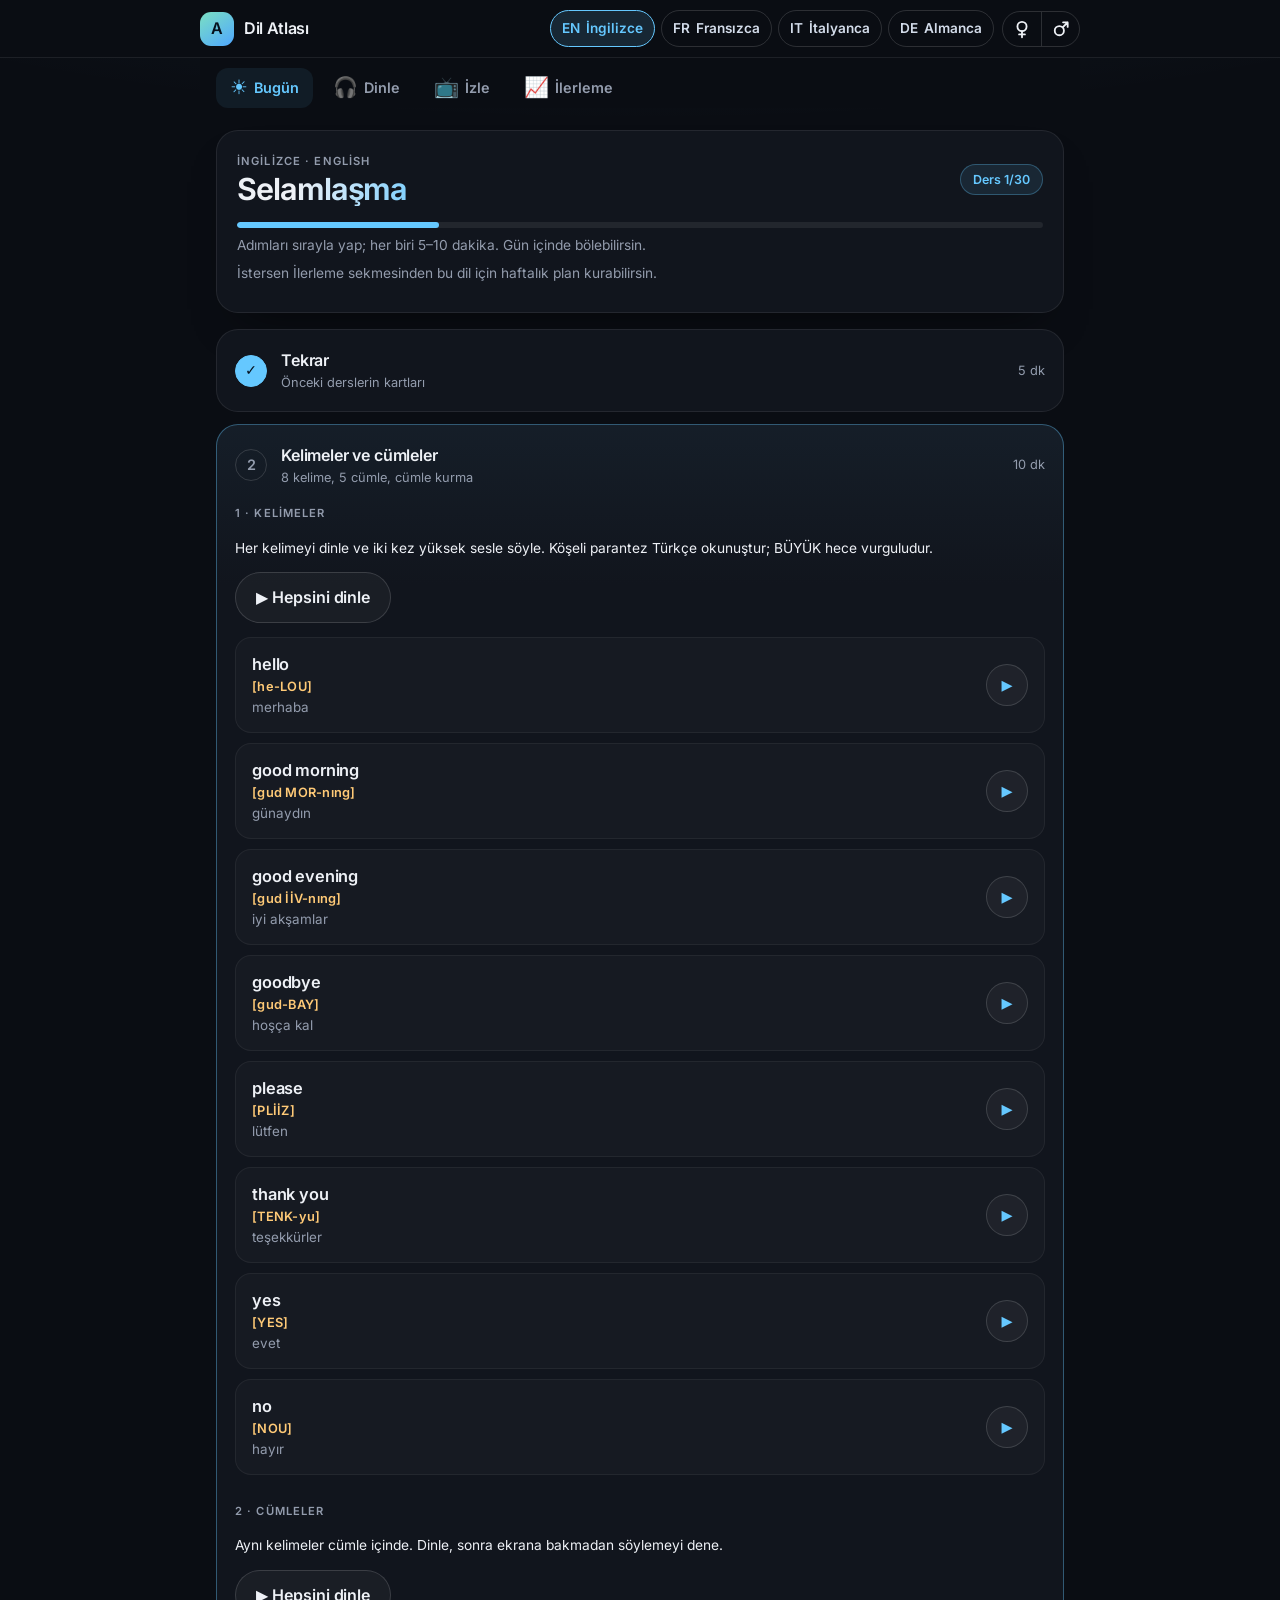
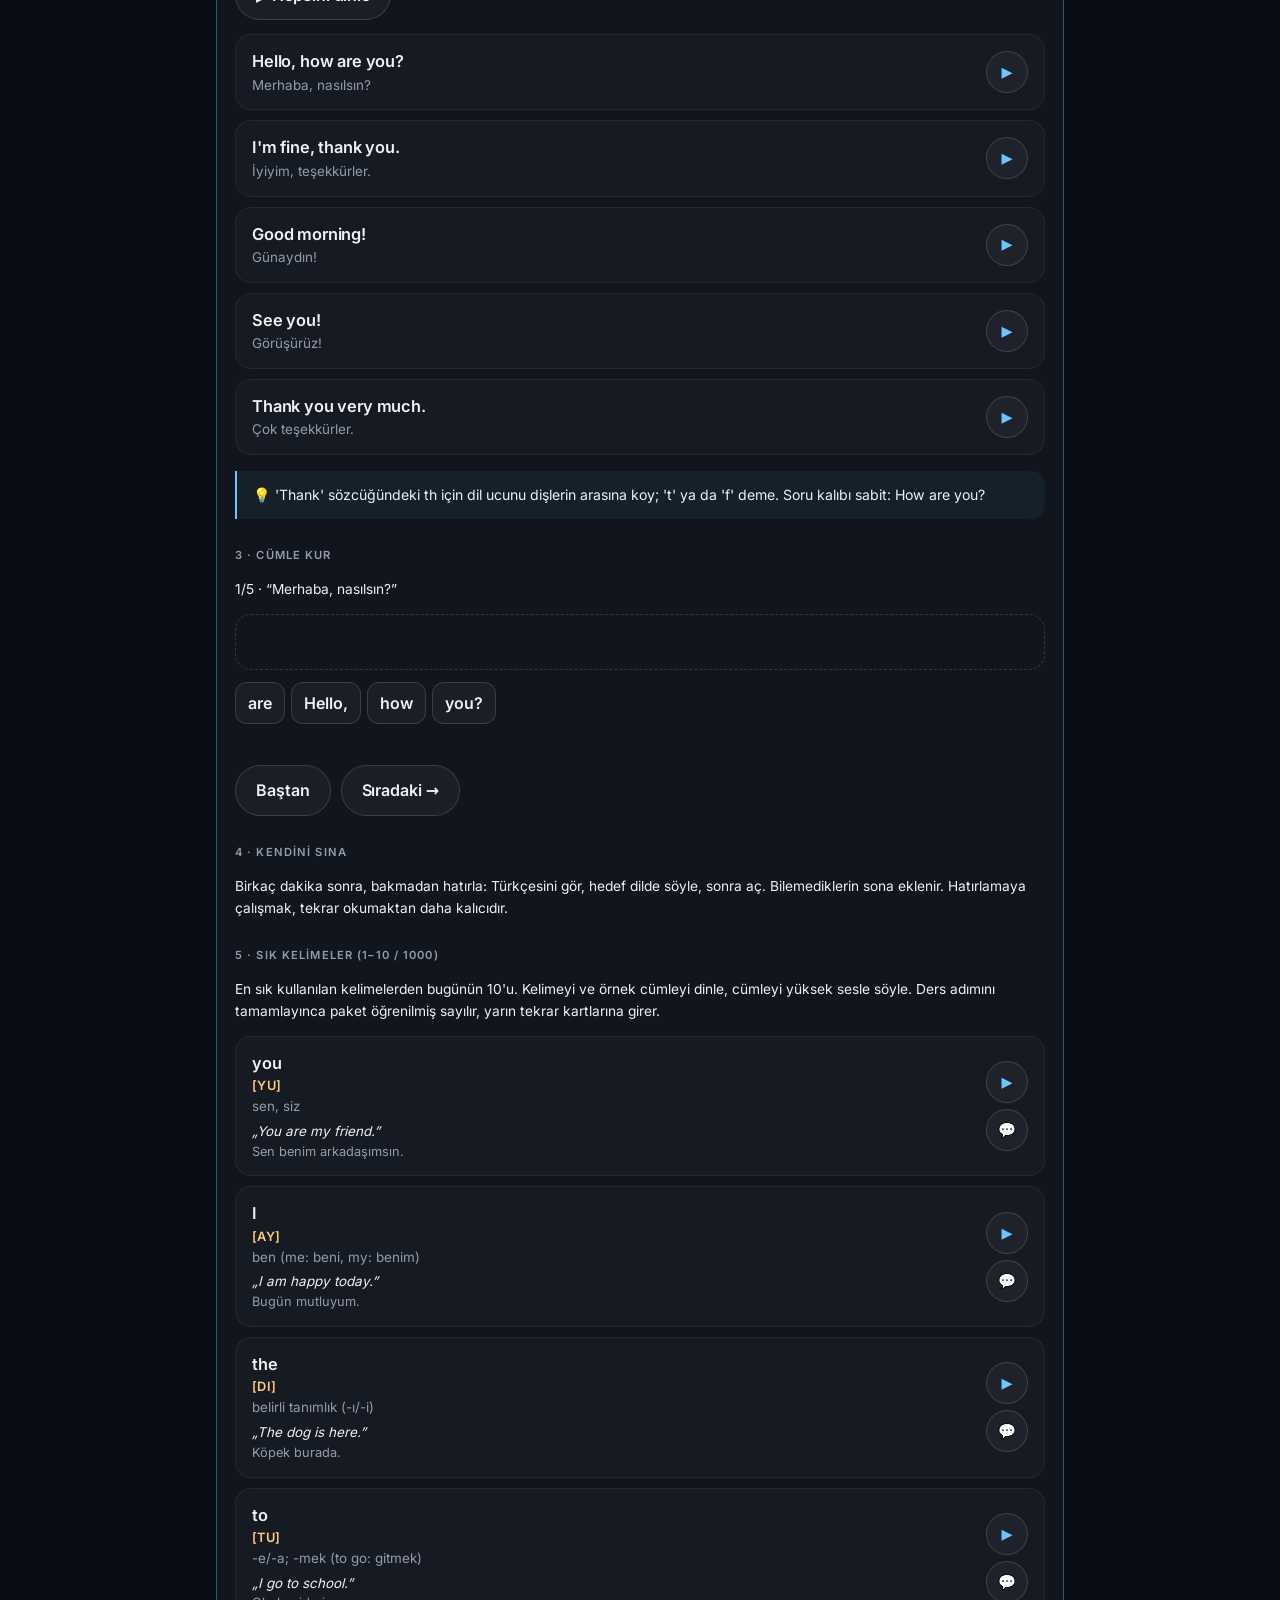
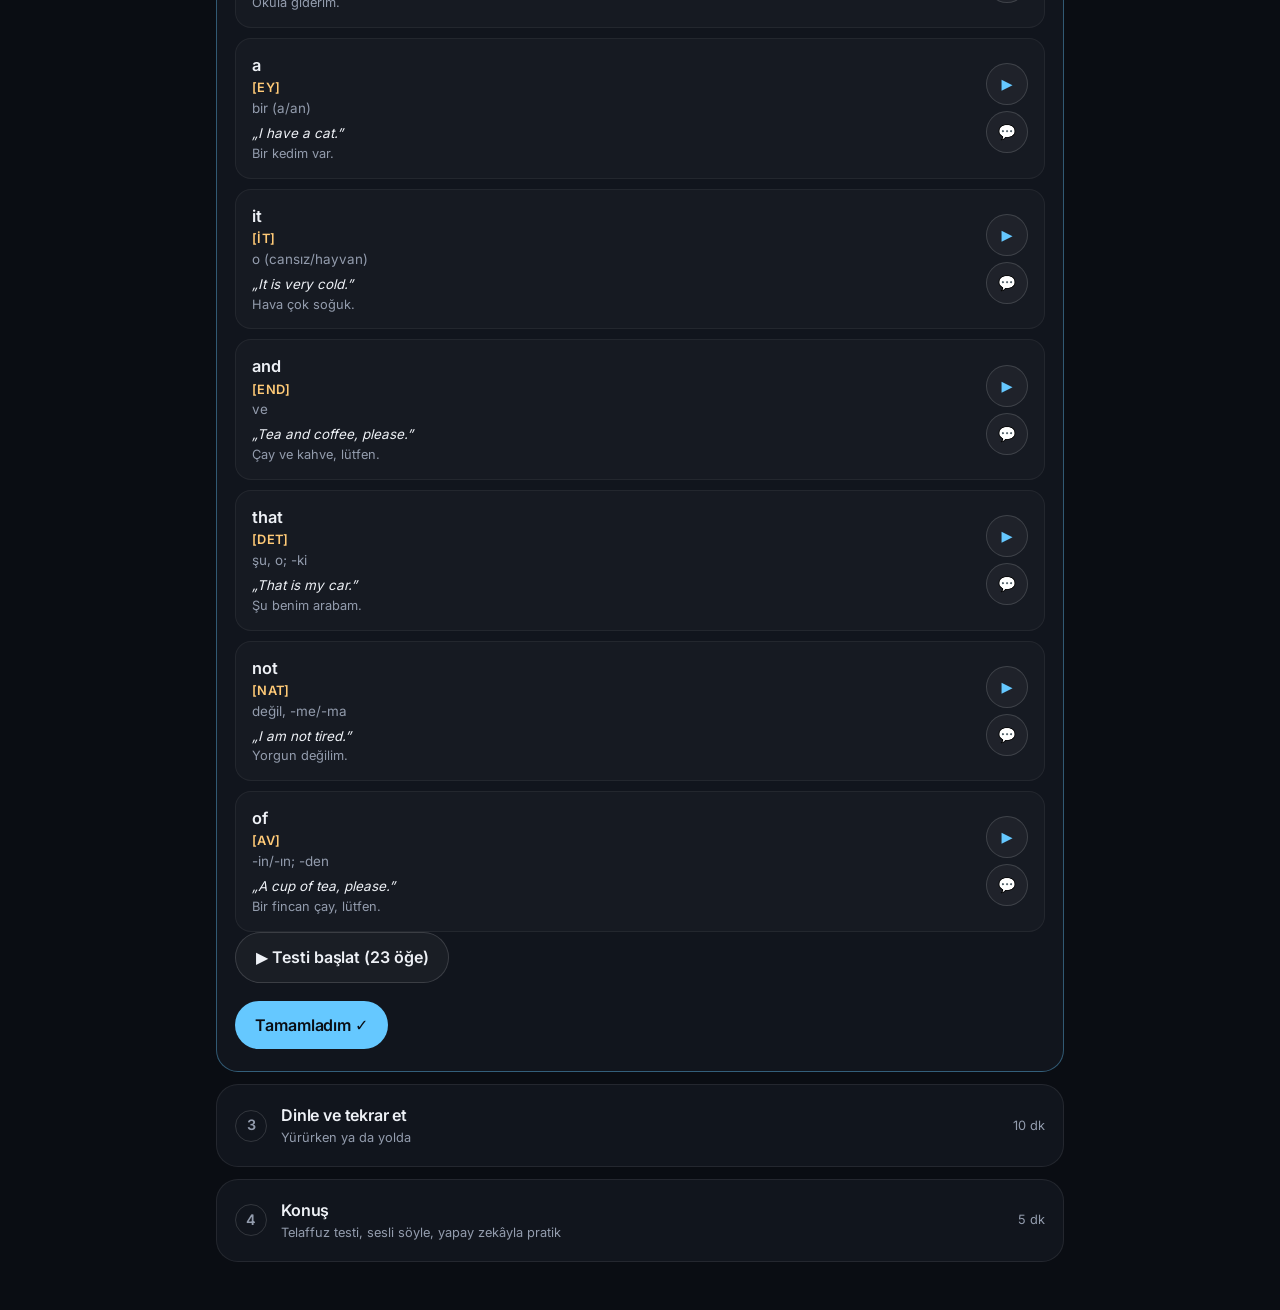
==== commit 8a566b11: "Premium görsel dil: nötr koyu palet, düz kartlar, geniş boşluklar, hap düğmeler - Palet: mavimsi lac" ====
--- a/index.html
+++ b/index.html
@@ -3,7 +3,7 @@
 <head>
   <meta charset="utf-8">
   <meta name="viewport" content="width=device-width,initial-scale=1,viewport-fit=cover">
-  <meta name="theme-color" content="#08111f">
+  <meta name="theme-color" content="#0a0d13">
   <meta http-equiv="Content-Security-Policy" content="default-src 'self'; script-src 'self'; style-src 'self'; img-src 'self' data:; media-src 'self' blob:; connect-src 'self'; manifest-src 'self'; worker-src 'self'; object-src 'none'; base-uri 'none'; form-action 'none'">
   <meta name="description" content="İngilizce, Fransızca, İtalyanca ve Almanca için ücretsiz kişisel öğrenme merkezi.">
   <meta name="apple-mobile-web-app-capable" content="yes">
--- a/styles.css
+++ b/styles.css
@@ -1,115 +1,122 @@
-:root{--bg:#07101d;--panel:#0e1a2b;--panel2:#132238;--line:#263954;--text:#f4f7fb;--muted:#9eabc0;--accent:#7be0c3;--warm:#ffca77;--danger:#ff8b9b;--lang:#65c8ff;--radius:20px;--shadow:0 18px 50px rgba(0,0,0,.28)}
+:root{--font:"Inter",ui-sans-serif,system-ui,-apple-system,BlinkMacSystemFont,"Segoe UI",sans-serif;--bg:#0a0d13;--panel:#11151d;--panel2:#181d27;--line:rgba(255,255,255,.08);--line-strong:rgba(255,255,255,.14);--text:#eef1f6;--muted:#939cad;--accent:#7be0c3;--warm:#ffca77;--danger:#ff8b9b;--lang:#65c8ff;--radius:22px;--shadow:0 24px 48px -28px rgba(0,0,0,.7)}
 *{box-sizing:border-box}
 html{color-scheme:dark}
-body{margin:0;background:radial-gradient(circle at 80% -10%,rgba(158,140,255,.16),transparent 26rem),var(--bg);color:var(--text);font:16px/1.5 Inter,ui-sans-serif,system-ui,-apple-system,BlinkMacSystemFont,"Segoe UI",sans-serif;min-height:100vh}
+/* Yazı tipi: Inter (değişken, 100–900; SIL OFL 1.1, fonts/OFL.txt). Uygulamayla birlikte gelir (CSP: yalnızca 'self'), çevrimdışı da çalışır.
+   Latin + Latin Genişletilmiş: Türkçe, Fransızca, Almanca, İtalyanca karakterleri. Kaynak: @fontsource-variable/inter 5.2.8. */
+@font-face{font-family:"Inter";font-style:normal;font-weight:100 900;font-display:swap;src:url("fonts/inter-latin-ext.woff2") format("woff2-variations"),url("fonts/inter-latin-ext.woff2") format("woff2");unicode-range:U+0100-02BA,U+02BD-02C5,U+02C7-02CC,U+02CE-02D7,U+02DD-02FF,U+0304,U+0308,U+0329,U+1D00-1DBF,U+1E00-1E9F,U+1EF2-1EFF,U+2020,U+20A0-20AB,U+20AD-20C0,U+2113,U+2C60-2C7F,U+A720-A7FF}
+@font-face{font-family:"Inter";font-style:normal;font-weight:100 900;font-display:swap;src:url("fonts/inter-latin.woff2") format("woff2-variations"),url("fonts/inter-latin.woff2") format("woff2");unicode-range:U+0000-00FF,U+0131,U+0152-0153,U+02BB-02BC,U+02C6,U+02DA,U+02DC,U+0304,U+0308,U+0329,U+2000-206F,U+20AC,U+2122,U+2191,U+2193,U+2212,U+2215,U+FEFF,U+FFFD}
+body{margin:0;background:radial-gradient(120% 420px at 50% -180px,color-mix(in srgb,var(--lang) 10%,transparent),transparent 72%) no-repeat,var(--bg);color:var(--text);font:400 16px/1.55 var(--font);font-feature-settings:"cv11","ss03";-webkit-font-smoothing:antialiased;-moz-osx-font-smoothing:grayscale;text-rendering:optimizeLegibility;min-height:100vh}
 button,a,input{font:inherit}button{color:inherit;cursor:pointer}button,a{touch-action:manipulation}
 [hidden]{display:none!important}
 :focus-visible{outline:3px solid var(--warm);outline-offset:3px}
 .sr-only{position:absolute;width:1px;height:1px;overflow:hidden;clip:rect(0 0 0 0);white-space:nowrap}
 
 /* Üst bölüm */
-.top{position:sticky;top:0;z-index:10;padding:calc(10px + env(safe-area-inset-top)) 16px 10px;background:rgba(7,16,29,.92);backdrop-filter:blur(16px);border-bottom:1px solid var(--line)}
+/* Başlık yapışık (sticky) değil: iPhone yapışık katmanın yazılarını düşük çözünürlükte çizip bulanık gösteriyordu (backdrop-filter kaldırılınca da sürdü;
+   aşağı çekilince netleşiyordu). Başlık sayfayla birlikte kayar. backdrop-filter da kullanılmaz. */
+.top{position:relative;z-index:10;padding:calc(10px + env(safe-area-inset-top)) 16px 10px;background:var(--bg);border-bottom:1px solid var(--line)}
 .top-inner{max-width:880px;margin:0 auto;display:flex;align-items:center;gap:12px;justify-content:space-between}
-.brand{display:flex;align-items:center;gap:10px;font-weight:800}
-.mark{display:grid;place-items:center;width:34px;height:34px;border-radius:11px;background:linear-gradient(145deg,var(--accent),#4fa7ff);color:#06111d;font-weight:900}
+.brand{display:flex;align-items:center;gap:10px;font-weight:600}
+.mark{display:grid;place-items:center;width:34px;height:34px;border-radius:11px;background:linear-gradient(145deg,var(--accent),#4fa7ff);color:#06111d;font-weight:600}
 .langs{display:flex;gap:6px}
-.lang-chip{display:flex;align-items:center;gap:6px;padding:7px 11px;border:1px solid var(--line);border-radius:999px;background:transparent;font-weight:800;font-size:.85rem;color:#d3dcea}
+.lang-chip{display:flex;align-items:center;gap:6px;padding:7px 11px;border:1px solid var(--line-strong);border-radius:999px;background:transparent;font-weight:600;font-size:.85rem;color:#d3dcea}
 .lang-chip[aria-pressed="true"]{border-color:var(--c);color:var(--c);background:color-mix(in srgb,var(--c) 14%,transparent)}
 .lang-chip .full{display:none}
 
 /* Sekmeler */
-.tabs{position:fixed;left:0;right:0;bottom:0;z-index:10;display:grid;grid-template-columns:repeat(4,1fr);padding:6px 6px calc(6px + env(safe-area-inset-bottom));background:rgba(7,16,29,.96);backdrop-filter:blur(16px);border-top:1px solid var(--line)}
-.tab{display:grid;justify-items:center;gap:2px;padding:6px 2px;border:0;border-radius:12px;background:transparent;color:var(--muted);font-size:.74rem;font-weight:700}
+.tabs{position:fixed;left:0;right:0;bottom:0;z-index:10;display:grid;grid-template-columns:repeat(4,1fr);padding:6px 6px calc(6px + env(safe-area-inset-bottom));background:var(--bg);border-top:1px solid var(--line)}
+.tab{display:grid;justify-items:center;gap:2px;padding:6px 2px;border:0;border-radius:12px;background:transparent;color:var(--muted);font-size:.74rem;font-weight:600}
 .tab .ico{font-size:1.25rem;line-height:1}
-.tab[aria-selected="true"]{color:var(--lang);background:color-mix(in srgb,var(--lang) 10%,transparent)}
-
-main{max-width:880px;margin:0 auto;padding:18px 16px calc(96px + env(safe-area-inset-bottom))}
-.panel-head{margin:4px 0 14px}.panel-head h1{margin:0;font-size:1.6rem;letter-spacing:-.03em;line-height:1.15}.panel-head p{margin:4px 0 0;color:var(--muted)}
-.eyebrow{text-transform:uppercase;letter-spacing:.12em;font-size:.72rem;font-weight:800;color:var(--muted)}
-.card{background:linear-gradient(160deg,rgba(19,34,56,.96),rgba(12,24,40,.96));border:1px solid var(--line);border-radius:var(--radius);padding:18px;margin-bottom:14px;box-shadow:var(--shadow)}
+.tab[aria-selected="true"]{color:var(--lang);background:color-mix(in srgb,var(--lang) 8%,transparent)}
+
+main{max-width:880px;margin:0 auto;padding:22px 16px calc(104px + env(safe-area-inset-bottom))}
+.panel-head{margin:6px 2px 20px}.panel-head h1{margin:0;font-size:1.6rem;letter-spacing:-.03em;line-height:1.15}.panel-head p{margin:4px 0 0;color:var(--muted)}
+.eyebrow{text-transform:uppercase;letter-spacing:.12em;font-size:.72rem;font-weight:600;color:var(--muted)}
+.card{background:var(--panel);border:1px solid var(--line);border-radius:var(--radius);padding:22px 20px;margin-bottom:16px;box-shadow:var(--shadow)}
 .card h2{margin:2px 0 6px;font-size:1.12rem}.card p{color:var(--muted);margin:6px 0}
-.muted{color:var(--muted)}.small{font-size:.84rem}.mt{margin-top:18px}
+.muted{color:var(--muted)}.small{font-size:.86rem;line-height:1.6}.mt{margin-top:28px}
 .lesson-title{margin:2px 0 0;font-size:1.45rem;line-height:1.2}.howto{margin:6px 0 0;padding-left:1.2em}
 .say-row{display:flex;justify-content:space-between;align-items:center;gap:8px;margin-top:6px}
 
 /* Günün başlığı ve ilerleme çubuğu */
 .today-meta{display:flex;align-items:center;justify-content:space-between;gap:12px}
-.pill{flex:none;padding:4px 10px;border-radius:999px;background:color-mix(in srgb,var(--lang) 16%,transparent);color:var(--lang);font-size:.78rem;font-weight:800}
-.bar{height:8px;border-radius:99px;background:rgba(255,255,255,.08);overflow:hidden;margin-top:12px}.bar span{display:block;height:100%;background:var(--lang);border-radius:99px;transition:width .3s}
+.pill{flex:none;padding:5px 12px;border-radius:999px;border:1px solid color-mix(in srgb,var(--lang) 30%,transparent);background:color-mix(in srgb,var(--lang) 10%,transparent);color:var(--lang);font-size:.78rem;font-weight:600}
+.bar{height:6px;border-radius:99px;background:rgba(255,255,255,.07);overflow:hidden;margin-top:16px}.bar span{display:block;height:100%;background:var(--lang);border-radius:99px;transition:width .3s}
 
 /* Aşamalar */
-.steps{display:grid;gap:10px}
-.step{border:1px solid var(--line);border-radius:18px;background:rgba(255,255,255,.02);overflow:hidden}
-.step-head{display:grid;grid-template-columns:auto 1fr auto;gap:12px;align-items:center;width:100%;padding:14px;border:0;background:transparent;text-align:left}
-.step-num{display:grid;place-items:center;width:32px;height:32px;border-radius:50%;border:2px solid var(--line);font-weight:900;font-size:.9rem;color:var(--muted)}
+.steps{display:grid;gap:12px}
+.step{border:1px solid var(--line);border-radius:var(--radius);background:var(--panel);overflow:hidden}
+.step-head{display:grid;grid-template-columns:auto 1fr auto;gap:14px;align-items:center;width:100%;padding:18px;border:0;background:transparent;text-align:left}
+.step-num{display:grid;place-items:center;width:32px;height:32px;border-radius:50%;border:1.5px solid var(--line-strong);font-weight:600;font-size:.9rem;color:var(--muted)}
 .step.done .step-num{background:var(--lang);border-color:var(--lang);color:#06111d}
-.step.open{border-color:color-mix(in srgb,var(--lang) 55%,var(--line));background:rgba(255,255,255,.035)}
-.step-title{font-weight:800}.step-sub{display:block;font-size:.8rem;color:var(--muted);font-weight:500}
+.step.open{border-color:color-mix(in srgb,var(--lang) 38%,transparent);background:linear-gradient(180deg,color-mix(in srgb,var(--lang) 5%,var(--panel)),var(--panel) 160px)}
+.step-title{font-weight:600}.step-sub{display:block;font-size:.8rem;color:var(--muted);font-weight:500}
 .step-time{font-size:.8rem;color:var(--muted)}
-.step-body{padding:0 14px 16px}
-.step-actions{display:flex;gap:8px;flex-wrap:wrap;margin-top:14px}
-
-.btn{border:0;border-radius:12px;padding:11px 16px;background:var(--lang);color:#06111d;font-weight:850}
-.btn.secondary{background:var(--panel2);color:var(--text);border:1px solid var(--line)}
-.btn.big{width:100%;padding:16px;font-size:1.05rem;border-radius:16px}
+.step-body{padding:0 18px 22px}
+.step-actions{display:flex;gap:10px;flex-wrap:wrap;margin-top:18px}
+
+.btn{border:0;border-radius:999px;padding:12px 20px;background:var(--lang);color:#0a0d13;transition:transform .12s ease,background-color .2s ease;font-weight:600}
+.btn.secondary{background:rgba(255,255,255,.04);color:var(--text);border:1px solid var(--line-strong)}
+.btn:active{transform:scale(.98)}
+.btn.big{width:100%;padding:16px;font-size:1.05rem}
 .btn:disabled{opacity:.5;cursor:not-allowed}
 .link-btn{display:inline-flex;align-items:center;justify-content:center;gap:6px;text-decoration:none}
 
 /* Kelime ve cümle listeleri */
-.items{display:grid;gap:8px;margin-top:10px}
-.item{display:grid;grid-template-columns:1fr auto;gap:10px;align-items:center;padding:11px 12px;border-radius:13px;background:rgba(255,255,255,.03);border:1px solid rgba(255,255,255,.06)}
+.items{display:grid;gap:10px;margin-top:14px}
+.item{display:grid;grid-template-columns:1fr auto;gap:12px;align-items:center;padding:14px 16px;border-radius:16px;background:rgba(255,255,255,.025);border:1px solid rgba(255,255,255,.055)}
 .item strong{display:block}.item span{display:block;font-size:.84rem;color:var(--muted)}
-.speak{display:grid;place-items:center;width:40px;height:40px;border-radius:50%;border:1px solid var(--line);background:var(--panel2);color:var(--lang);font-size:.9rem}
-.tip{margin-top:12px;padding:11px 13px;border-left:3px solid var(--lang);background:rgba(255,255,255,.03);border-radius:0 12px 12px 0;font-size:.88rem;color:var(--text)}
+.speak{display:grid;place-items:center;width:42px;height:42px;border-radius:50%;border:1px solid var(--line-strong);background:rgba(255,255,255,.04);color:var(--lang);font-size:.9rem}
+.tip{margin-top:16px;padding:13px 16px;border-left:2px solid var(--lang);background:color-mix(in srgb,var(--lang) 6%,transparent);border-radius:0 14px 14px 0;font-size:.88rem;color:var(--text)}
 
 /* Kart tekrarı ve cümle kurma */
-.flash{padding:16px;border-radius:16px;border:1px solid var(--line);background:rgba(255,255,255,.03);text-align:center}
-.flash .q{font-size:1.15rem;font-weight:800;margin:6px 0}
-.flash .a{display:flex;align-items:center;justify-content:center;gap:10px;color:var(--lang);font-size:1.1rem;font-weight:800;margin:10px 0}
+.flash{padding:22px 18px;border-radius:20px;border:1px solid var(--line);background:rgba(255,255,255,.025);text-align:center}
+.flash .q{font-size:1.15rem;font-weight:600;margin:6px 0}
+.flash .a{display:flex;align-items:center;justify-content:center;gap:10px;color:var(--lang);font-size:1.1rem;font-weight:600;margin:10px 0}
 .flash .actions{display:flex;gap:8px}.flash .actions .btn{flex:1}
-.build-target{min-height:52px;display:flex;flex-wrap:wrap;gap:6px;padding:10px;border:1px dashed var(--line);border-radius:14px;margin:10px 0}
+.build-target{min-height:56px;display:flex;flex-wrap:wrap;gap:6px;padding:12px;border:1px dashed var(--line-strong);border-radius:16px;margin:12px 0}
 .build-pool{display:flex;flex-wrap:wrap;gap:6px}
-.chip{padding:8px 11px;border-radius:10px;border:1px solid var(--line);background:var(--panel2);font-weight:700}
-.result{min-height:1.4em;font-weight:700}.result.ok{color:var(--accent)}.result.no{color:var(--danger)}
+.chip{padding:8px 12px;border-radius:12px;border:1px solid var(--line-strong);background:rgba(255,255,255,.04);font-weight:600}
+.result{min-height:1.4em;font-weight:600}.result.ok{color:var(--accent)}.result.no{color:var(--danger)}
 
 /* Yürüyüş oynatıcı */
 .player{text-align:center}
 .player .now{min-height:5.4em;display:grid;align-content:center;gap:4px;margin:12px 0}
-.player .now .l1{color:var(--muted)}.player .now .l2{font-size:1.3rem;font-weight:850;color:var(--lang)}
+.player .now .l1{color:var(--muted)}.player .now .l2{font-size:1.3rem;font-weight:600;color:var(--lang)}
 .player-controls{display:flex;gap:8px}.player-controls .btn{flex:1}
 .options{display:flex;gap:6px;flex-wrap:wrap;justify-content:center;margin-top:10px}
 .options label{position:relative}.options input{position:absolute;opacity:0;inset:0;margin:0}
-.options span{display:block;padding:6px 11px;border-radius:999px;border:1px solid var(--line);font-size:.8rem;color:var(--muted);font-weight:700}
+.options span{display:block;padding:6px 11px;border-radius:999px;border:1px solid var(--line);font-size:.8rem;color:var(--muted);font-weight:600}
 .options input:checked+span{border-color:var(--lang);color:var(--lang);background:color-mix(in srgb,var(--lang) 14%,transparent)}
 .options input:focus-visible+span{outline:3px solid var(--warm);outline-offset:2px}
 
 /* Kaynak listeleri */
 .res{display:grid;gap:8px;margin-top:10px}
-.res a{display:grid;grid-template-columns:1fr auto;gap:10px;padding:12px 13px;border-radius:14px;border:1px solid rgba(255,255,255,.07);background:rgba(255,255,255,.025);color:var(--text);text-decoration:none}
+.res a{display:grid;grid-template-columns:1fr auto;gap:12px;padding:14px 16px;border-radius:16px;border:1px solid var(--line);background:rgba(255,255,255,.025);color:var(--text);text-decoration:none}
 .res a:hover{border-color:var(--lang)}
 .res strong{display:block}.res span{display:block;font-size:.82rem;color:var(--muted)}
-.res .arrow{color:var(--lang);font-weight:900}
-.badge{display:inline-block!important;margin-left:6px;padding:1px 7px;border-radius:999px;font-size:.7rem!important;font-weight:800;color:var(--lang)!important;background:color-mix(in srgb,var(--lang) 14%,transparent);vertical-align:middle}
+.res .arrow{color:var(--lang);font-weight:600}
+.badge{display:inline-block!important;margin-left:6px;padding:1px 7px;border-radius:999px;font-size:.7rem!important;font-weight:600;color:var(--lang)!important;background:color-mix(in srgb,var(--lang) 14%,transparent);vertical-align:middle}
 .group-title{margin:16px 0 0;font-size:.78rem;text-transform:uppercase;letter-spacing:.1em;color:var(--muted)}
 
 /* İlerleme */
 .stats{display:grid;grid-template-columns:repeat(3,1fr);gap:8px}
-.stat{padding:12px;border-radius:14px;background:rgba(255,255,255,.035);border:1px solid rgba(255,255,255,.06)}
+.stat{padding:14px;border-radius:16px;background:rgba(255,255,255,.03);border:1px solid var(--line)}
 .stat strong{display:block;font-size:1.3rem}.stat span{font-size:.74rem;color:var(--muted)}
 .history{display:grid;grid-template-columns:repeat(14,1fr);gap:4px;margin-top:12px}
 .history-day{aspect-ratio:1;border-radius:5px;background:rgba(255,255,255,.06)}
 .history-day.some{background:color-mix(in srgb,var(--lang) 40%,transparent)}.history-day.full{background:var(--lang)}
 .lesson-list{display:grid;gap:4px;margin:10px 0 0;padding:0;list-style:none;counter-reset:l}
 .lesson-list li{display:flex;gap:10px;padding:7px 10px;border-radius:10px;font-size:.88rem;color:var(--muted)}
-.lesson-list li::before{counter-increment:l;content:counter(l);min-width:1.6em;font-weight:800}
+.lesson-list li::before{counter-increment:l;content:counter(l);min-width:1.6em;font-weight:600}
 .lesson-list li.done{color:var(--text)}.lesson-list li.done::after{content:"✓";margin-left:auto;color:var(--lang)}
-.lesson-list li.current{background:color-mix(in srgb,var(--lang) 12%,transparent);color:var(--text);font-weight:700}
+.lesson-list li.current{background:color-mix(in srgb,var(--lang) 12%,transparent);color:var(--text);font-weight:600}
 .timer-row{display:flex;align-items:center;justify-content:space-between;gap:12px;flex-wrap:wrap}
-.timer-display{font-size:1.8rem;font-weight:850;font-variant-numeric:tabular-nums}
+.timer-display{font-size:1.8rem;font-weight:600;font-variant-numeric:tabular-nums}
 .duration{display:flex;gap:6px;margin:8px 0 0;padding:0;border:0}
 .duration legend{position:absolute;width:1px;height:1px;overflow:hidden;clip:rect(0 0 0 0)}
 .duration label{position:relative}.duration input{position:absolute;opacity:0;inset:0;margin:0}
-.duration span{display:block;padding:5px 11px;border:1px solid var(--line);border-radius:999px;color:var(--muted);font-size:.8rem;font-weight:750}
+.duration span{display:block;padding:5px 11px;border:1px solid var(--line);border-radius:999px;color:var(--muted);font-size:.8rem;font-weight:600}
 .duration input:checked+span{border-color:var(--lang);color:var(--lang)}
 .duration input:focus-visible+span{outline:3px solid var(--warm);outline-offset:2px}
 .duration input:disabled+span{opacity:.5}
@@ -121,7 +128,7 @@
 .update-banner{position:fixed;left:50%;bottom:calc(84px + env(safe-area-inset-bottom));transform:translateX(-50%);z-index:20;display:flex;align-items:center;gap:12px;width:max-content;max-width:calc(100vw - 32px);padding:10px 10px 10px 16px;border:1px solid var(--line);border-radius:16px;background:var(--panel2);box-shadow:var(--shadow);font-size:.9rem}
 
 @media (min-width:760px){
-  .tabs{position:sticky;top:57px;bottom:auto;max-width:880px;margin:0 auto;padding:10px 16px 0;background:transparent;border:0;backdrop-filter:none;display:flex;gap:6px}
+  .tabs{position:sticky;top:0;z-index:10;background:var(--bg)!important;bottom:auto;max-width:880px;margin:0 auto;padding:10px 16px 0;background:transparent;border:0;backdrop-filter:none;display:flex;gap:6px}
   .tab{grid-auto-flow:column;gap:6px;padding:9px 14px;font-size:.9rem}
   main{padding-bottom:48px}
   .lang-chip .full{display:inline}
@@ -131,14 +138,14 @@
 @media (prefers-reduced-motion:reduce){*{transition:none!important;scroll-behavior:auto!important}}
 
 /* Okunuş ve ses ayarları */
-.item .pron,.pron{display:block;font-size:.8rem;color:var(--warm);font-weight:700;letter-spacing:.02em}
+.item .pron,.pron{display:block;font-size:.8rem;color:var(--warm);font-weight:600;letter-spacing:.02em}
 .player .now .pron{font-size:.95rem}
 .flash .pron{margin:-4px 0 10px}
 .field{display:grid;gap:4px;margin-top:10px;font-size:.84rem;color:var(--muted)}
-.field select{width:100%;padding:10px;border-radius:12px;border:1px solid var(--line);background:var(--panel2);color:var(--text);font:inherit}
+.field select{width:100%;padding:12px;border-radius:14px;border:1px solid var(--line-strong);background:rgba(255,255,255,.04);color:var(--text);font:inherit}
 .options.left{justify-content:flex-start}.mt-s{margin-top:12px}
-.howto-voice{margin-top:12px}.howto-voice summary{cursor:pointer;color:var(--lang);font-weight:700;font-size:.9rem}
-.note-form{display:grid;gap:8px}.note-form input{width:100%;padding:11px 12px;border-radius:12px;border:1px solid var(--line);background:var(--panel2);color:var(--text);font:inherit}
+.howto-voice{margin-top:12px}.howto-voice summary{cursor:pointer;color:var(--lang);font-weight:600;font-size:.9rem}
+.note-form{display:grid;gap:8px}.note-form input{width:100%;padding:12px 14px;border-radius:14px;border:1px solid var(--line-strong);background:rgba(255,255,255,.04);color:var(--text);font:inherit}
 .item.freq .example{margin-top:4px;color:var(--text);font-style:italic}.item.freq .example-tr{font-size:.8rem}
 .freq-btns{display:grid;gap:6px}
 .switch{display:flex;align-items:center;gap:8px;margin-top:12px;font-size:.9rem}.switch input{width:20px;height:20px;accent-color:var(--lang)}
@@ -153,30 +160,46 @@
 .stats-table caption{text-align:left;font-size:.78rem;color:var(--muted);padding-bottom:4px}
 .stats-table th,.stats-table td{padding:7px 4px;text-align:right;border-bottom:1px solid var(--line)}
 .stats-table th:first-child{text-align:left}
-.stats-table thead th{color:var(--muted);font-weight:700;font-size:.74rem}
+.stats-table thead th{color:var(--muted);font-weight:600;font-size:.74rem}
 .stats-table tbody th{font-weight:600}
-.stats-table tr.current th,.stats-table tr.current td{color:var(--lang);font-weight:800}
-.stats-table tfoot th,.stats-table tfoot td{font-weight:800;border-bottom:0}
+.stats-table tr.current th,.stats-table tr.current td{color:var(--lang);font-weight:600}
+.stats-table tfoot th,.stats-table tfoot td{font-weight:600;border-bottom:0}
 .rec{display:grid;gap:8px;margin-top:10px}.rec audio{width:100%}.rec-player{display:grid;gap:8px}.rec-player:empty{display:none}
 .player .now .mean{color:var(--muted);font-size:.95rem}
 .pron-item{grid-template-columns:1fr auto}
 .pron-tools{grid-column:1 / -1;display:grid;gap:8px}.pron-tools .row .btn{padding:8px 12px;font-size:.88rem}
 .check:empty{display:none}.check{font-size:.88rem}.check .result{margin:0}
 .check-words{display:flex;flex-wrap:wrap;gap:6px;margin:6px 0}
-.check-words span{display:inline-block!important;padding:3px 8px;border-radius:8px;font-weight:800;font-size:.9rem!important}
+.check-words span{display:inline-block!important;padding:3px 8px;border-radius:8px;font-weight:600;font-size:.9rem!important}
 .word-ok{color:var(--accent)!important;background:color-mix(in srgb,var(--accent) 14%,transparent)}
 .word-miss{color:var(--danger)!important;background:color-mix(in srgb,var(--danger) 14%,transparent);text-decoration:underline wavy}
 .pron-tools .rec{margin-top:0}.rec [role=status]:empty{display:none}.pron-tools .rec:not(:has(audio)):has([role=status]:empty){display:none}
 .check .diag{margin:4px 0 0;font-size:.74rem;word-break:break-word}
-.asr-bar{position:fixed;left:50%;transform:translateX(-50%);bottom:calc(80px + env(safe-area-inset-bottom));width:calc(100vw - 32px);max-width:560px;z-index:15;backdrop-filter:blur(12px);box-shadow:var(--shadow);display:flex;align-items:center;justify-content:space-between;gap:10px;margin-top:10px;padding:10px 12px;border-radius:12px;border:1px solid color-mix(in srgb,var(--danger) 45%,var(--line));background:color-mix(in srgb,var(--danger) 18%,var(--panel2));font-size:.84rem;font-weight:700}.asr-bar .btn{padding:7px 12px;flex:none}
+.asr-bar{position:fixed;left:50%;transform:translateX(-50%);bottom:calc(80px + env(safe-area-inset-bottom));width:calc(100vw - 32px);max-width:560px;z-index:15;backdrop-filter:blur(12px);box-shadow:var(--shadow);display:flex;align-items:center;justify-content:space-between;gap:10px;margin-top:10px;padding:10px 12px;border-radius:12px;border:1px solid color-mix(in srgb,var(--danger) 45%,var(--line));background:color-mix(in srgb,var(--danger) 18%,var(--panel2));font-size:.84rem;font-weight:600}.asr-bar .btn{padding:7px 12px;flex:none}
 @media (min-width:760px){.asr-bar{bottom:24px}}
 .top-right{display:flex;align-items:center;gap:8px;min-width:0}
 /* ♀ ♂: iPhone'da yazı sembolü büyük ve kaymış çizilip kesiliyordu; her cihazda aynı görünen SVG simge kullanılır. */
-.gender{display:flex;border:1px solid var(--line);border-radius:999px;flex:none}
+.gender{display:flex;border:1px solid var(--line-strong);border-radius:999px;flex:none}
 .gender button{display:grid;place-items:center;width:38px;height:34px;padding:0;border:0;background:transparent;color:var(--text)}
 .gender button:first-child{border-radius:999px 0 0 999px}.gender button:last-child{border-radius:0 999px 999px 0}
-.gender button+button{border-left:1px solid var(--line)}
+.gender button+button{border-left:1px solid var(--line-strong)}
 .gender button[aria-pressed="true"]{background:color-mix(in srgb,var(--lang) 22%,transparent);color:var(--lang);box-shadow:inset 0 0 0 1px var(--lang)}
-.toast{position:fixed;left:50%;transform:translateX(-50%);top:calc(64px + env(safe-area-inset-top));z-index:30;width:max-content;max-width:calc(100vw - 32px);padding:10px 14px;border-radius:14px;border:1px solid var(--line);background:var(--panel2);box-shadow:var(--shadow);font-size:.86rem;font-weight:700}
+.toast{position:fixed;left:50%;transform:translateX(-50%);top:calc(64px + env(safe-area-inset-top));z-index:30;width:max-content;max-width:calc(100vw - 32px);padding:10px 14px;border-radius:14px;border:1px solid var(--line);background:var(--panel2);box-shadow:var(--shadow);font-size:.86rem;font-weight:600}
 @media (max-width:420px){.top-inner{gap:6px}.langs{gap:4px}.lang-chip{padding:6px 8px;font-size:.8rem}.gender button{width:32px}}
 @media (max-width:360px){.brand{display:none}}
+.pron-item.ready{border-color:var(--lang);box-shadow:0 0 0 2px color-mix(in srgb,var(--lang) 35%,transparent)}
+
+/* Tipografi: premium görünüm için ağırlık/harf aralığı hiyerarşisi (display 650 sıkı aralık, başlık/düğme 600, metin 400). */
+.lesson-title{font-size:1.9rem;font-weight:650;letter-spacing:-.035em;line-height:1.1;background:linear-gradient(100deg,var(--text) 35%,color-mix(in srgb,var(--lang) 80%,var(--text)));-webkit-background-clip:text;background-clip:text;color:transparent}
+.panel-head h1{font-size:1.75rem;font-weight:650;letter-spacing:-.035em}
+.card h2{font-weight:600;letter-spacing:-.015em}
+.step-title{font-weight:600;letter-spacing:-.01em}.step-sub{font-weight:400}
+.eyebrow{font-weight:600;letter-spacing:.1em;font-size:.7rem}
+.item strong{font-weight:600;font-size:1.02rem;letter-spacing:-.01em}
+.flash .q{font-size:1.35rem;font-weight:600;letter-spacing:-.02em}.flash .a{font-size:1.25rem;letter-spacing:-.015em}
+.player .now .l2{font-size:1.6rem;letter-spacing:-.025em}
+.stat strong{font-weight:650;font-size:1.5rem;letter-spacing:-.03em;font-variant-numeric:tabular-nums}
+.timer-display{font-weight:600;letter-spacing:-.03em}
+.btn{letter-spacing:-.005em}
+.brand .name{letter-spacing:-.02em}
+.stat span{display:block;line-height:1.3;margin-top:2px}
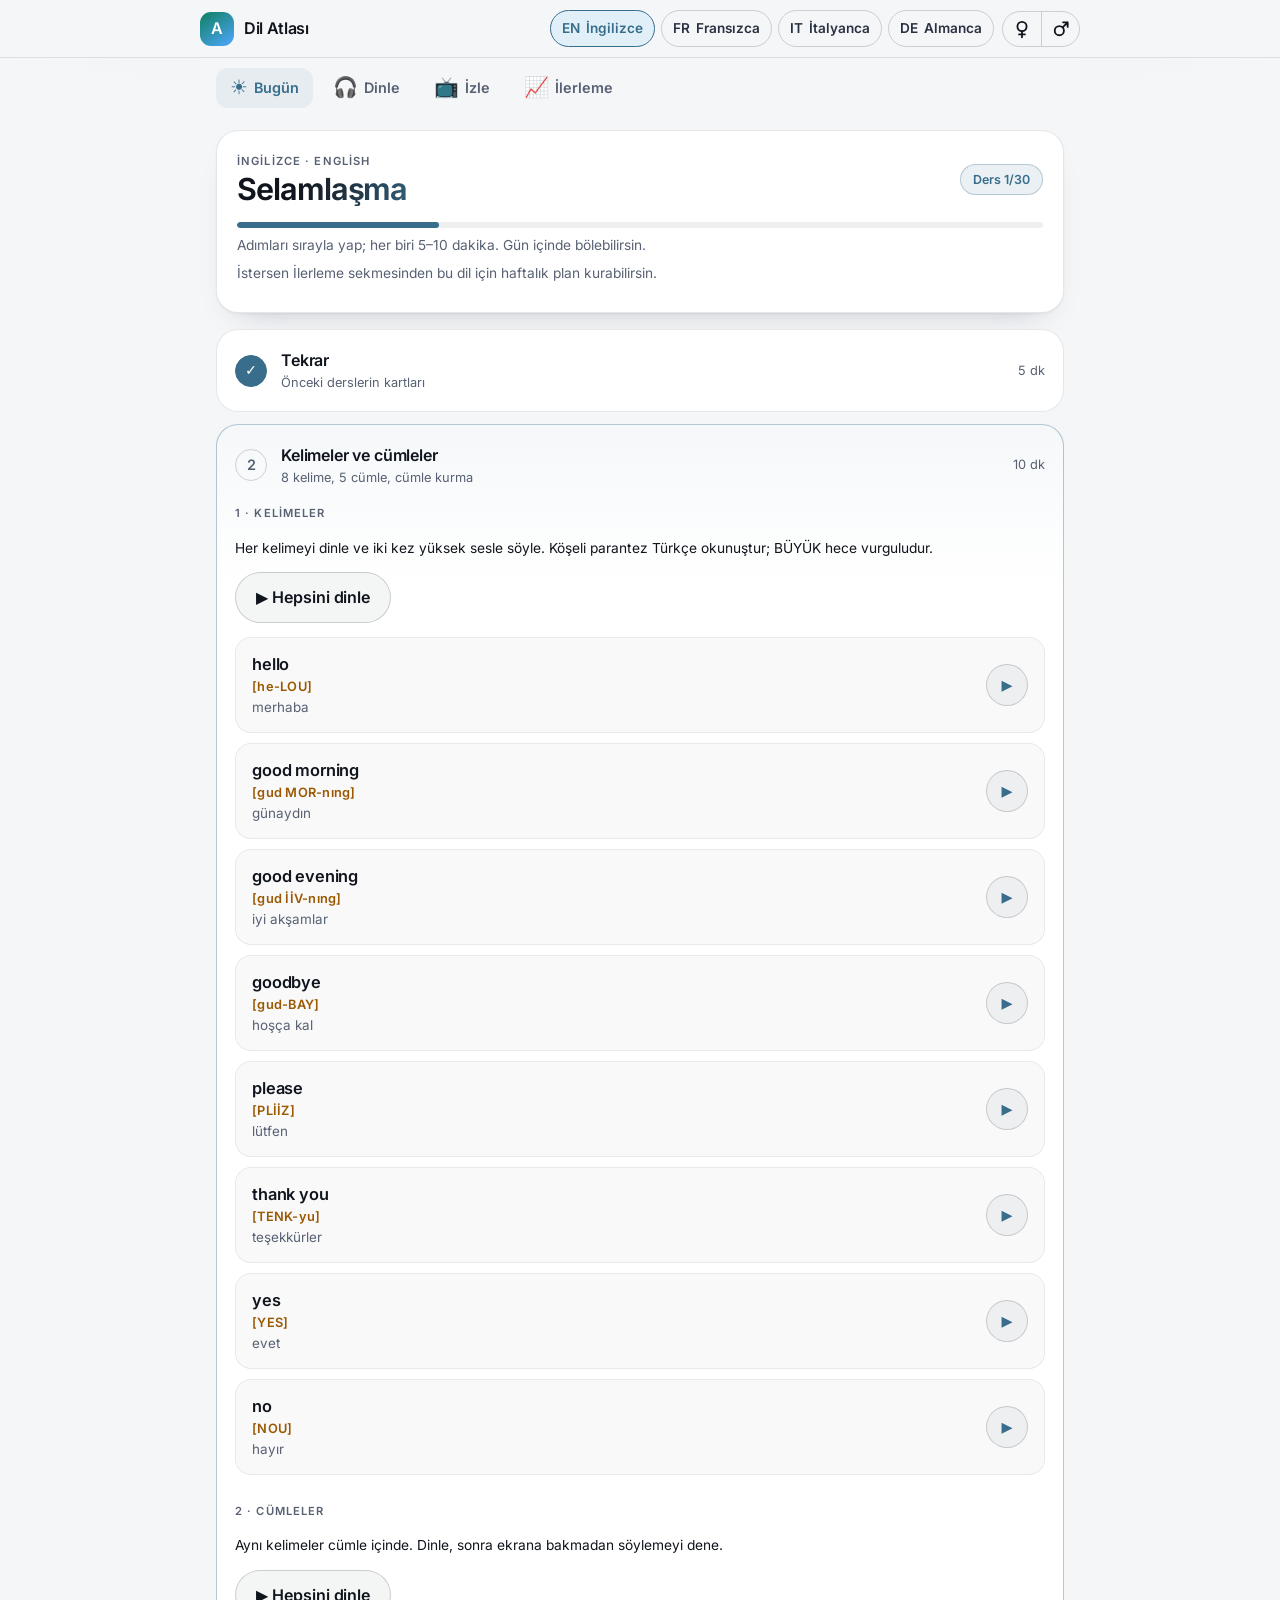
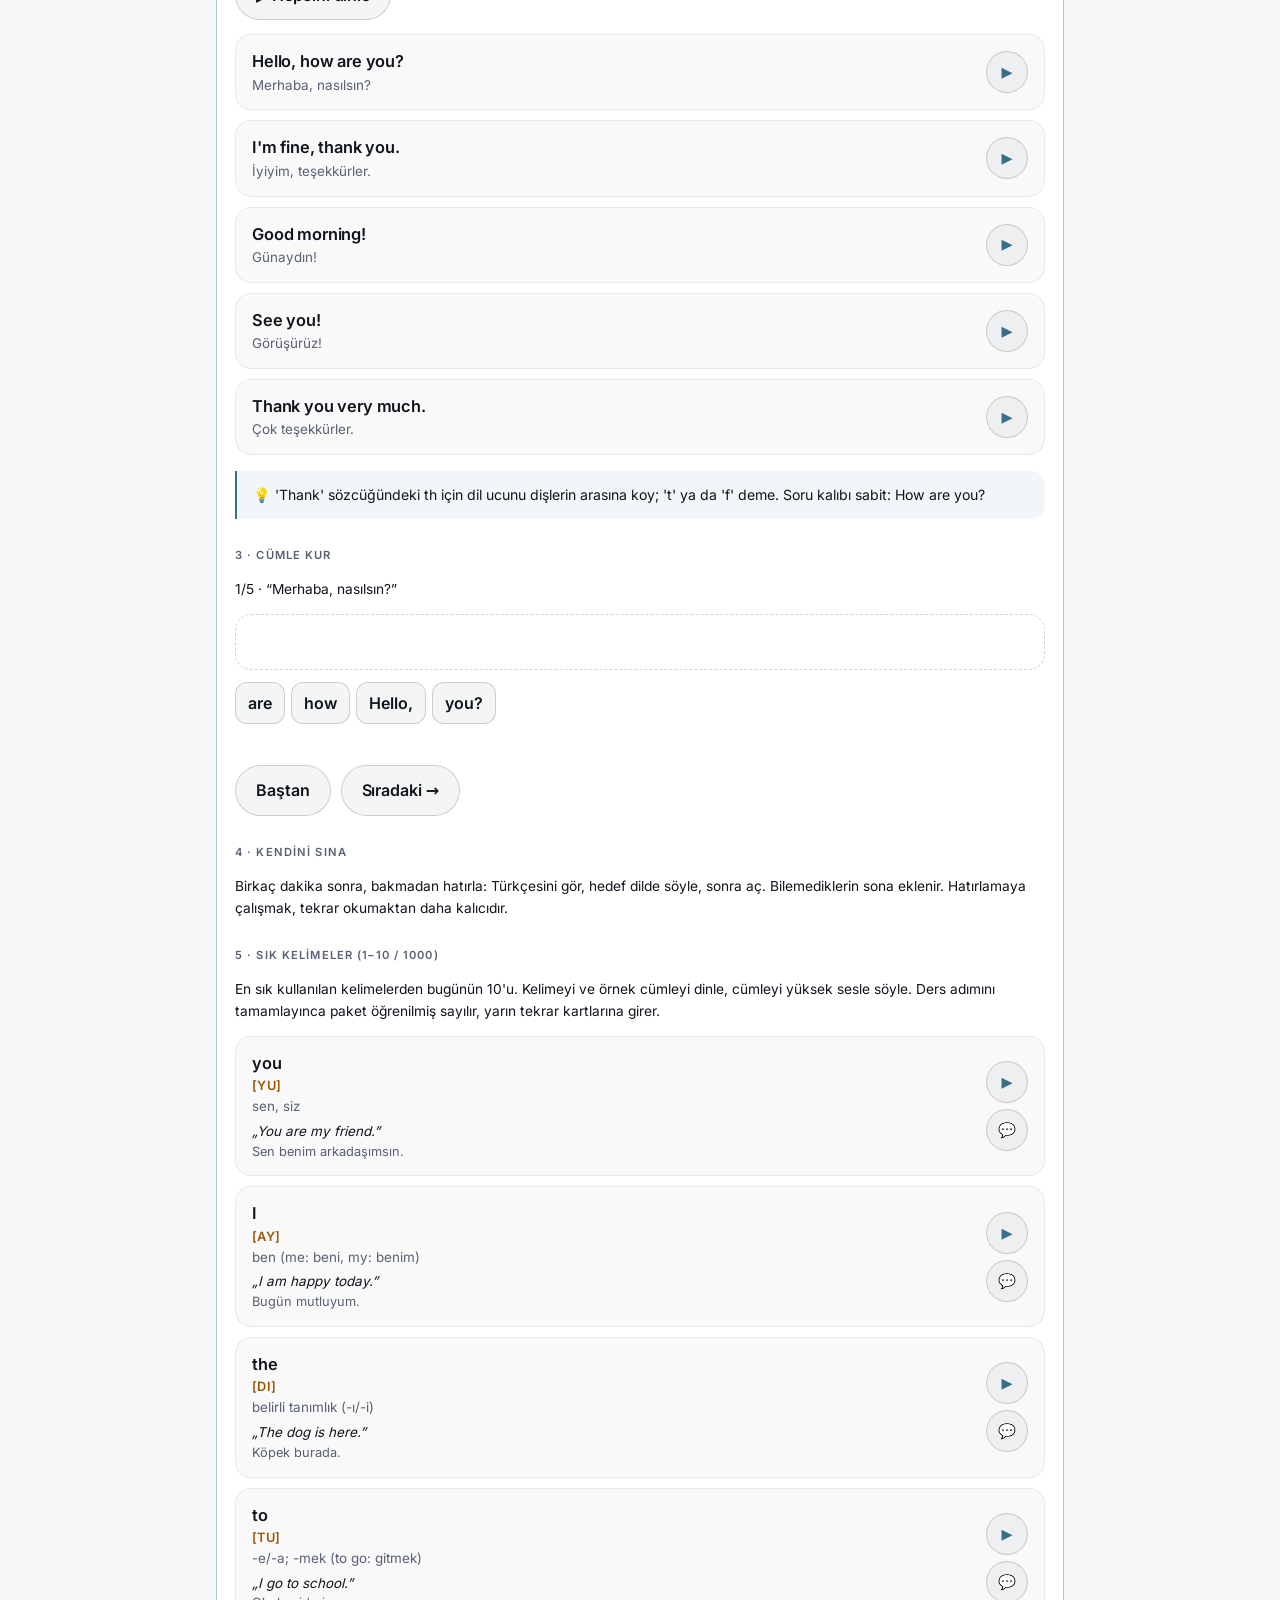
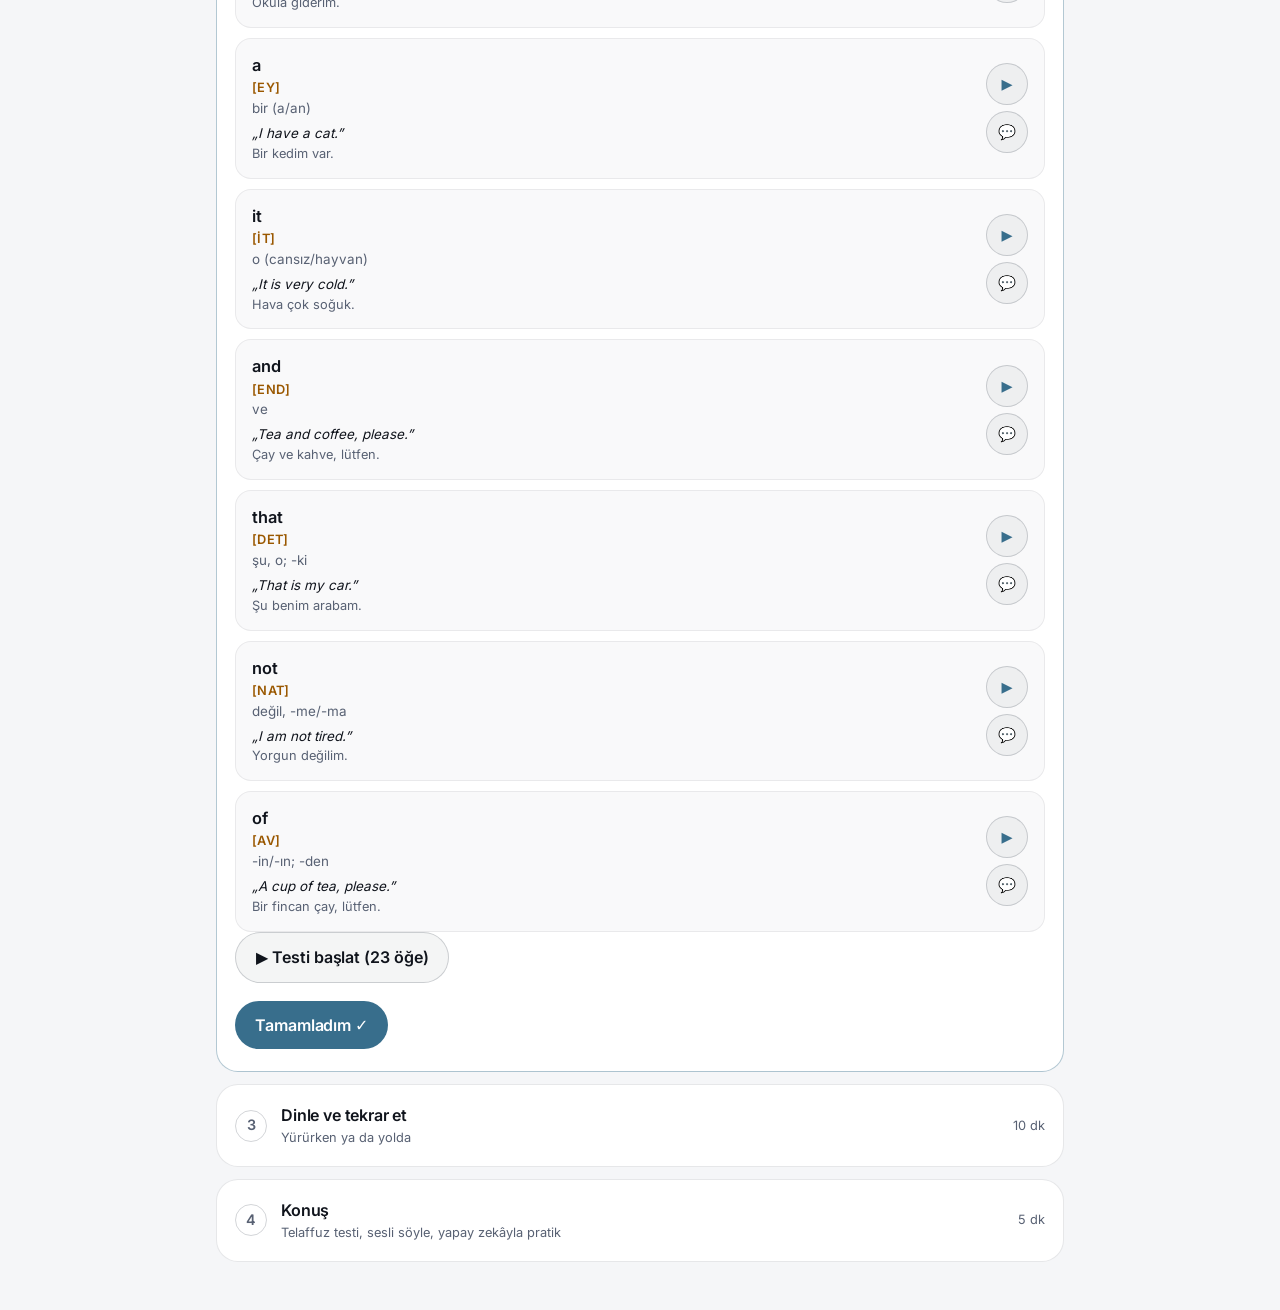
==== commit dc04c205: "Açık/koyu tema seçimi (İlerleme → Görünüm: Sistem, Açık, Koyu) - dil-atlasi-tema ('light' | 'dark', " ====
--- a/index.html
+++ b/index.html
@@ -14,6 +14,7 @@
   <link rel="apple-touch-icon" href="./icons/icon-192.png">
   <link rel="icon" type="image/svg+xml" href="./icons/icon.svg">
   <link rel="stylesheet" href="./styles.css">
+  <script src="./theme.js"></script>
 </head>
 <body>
   <header class="top">
@@ -114,6 +115,11 @@
         <fieldset class="duration" id="planGoal"><legend>Günlük hedef</legend><label><input type="radio" name="goal" value="2"><span>2 aşama</span></label><label><input type="radio" name="goal" value="3"><span>3 aşama</span></label><label><input type="radio" name="goal" value="4"><span>4 aşama</span></label></fieldset>
         <p class="small" id="planStatus"></p>
         <p class="small warn" id="planWarn"></p>
+      </div>
+      <div class="card">
+        <h2>Görünüm</h2>
+        <p class="small">Sistem: telefonun açık/koyu ayarını izler.</p>
+        <fieldset class="duration theme-opts" id="themeOpts"><legend>Tema</legend><label><input type="radio" name="theme" value=""><span>Sistem</span></label><label><input type="radio" name="theme" value="light"><span>Açık</span></label><label><input type="radio" name="theme" value="dark"><span>Koyu</span></label></fieldset>
       </div>
       <div class="card" id="freqCard">
         <h2>En sık 1000 kelime</h2>
--- a/styles.css
+++ b/styles.css
@@ -1,4 +1,8 @@
-:root{--font:"Inter",ui-sans-serif,system-ui,-apple-system,BlinkMacSystemFont,"Segoe UI",sans-serif;--bg:#0a0d13;--panel:#11151d;--panel2:#181d27;--line:rgba(255,255,255,.08);--line-strong:rgba(255,255,255,.14);--text:#eef1f6;--muted:#939cad;--accent:#7be0c3;--warm:#ffca77;--danger:#ff8b9b;--lang:#65c8ff;--radius:22px;--shadow:0 24px 48px -28px rgba(0,0,0,.7)}
+:root{--font:"Inter",ui-sans-serif,system-ui,-apple-system,BlinkMacSystemFont,"Segoe UI",sans-serif;--bg:#0a0d13;--panel:#11151d;--panel2:#181d27;--line:rgba(255,255,255,.08);--line-strong:rgba(255,255,255,.14);--text:#eef1f6;--muted:#939cad;--accent:#7be0c3;--warm:#ffca77;--danger:#ff8b9b;--lang-base:#65c8ff;--lang:var(--lang-base);--tint-1:rgba(255,255,255,.028);--tint-2:rgba(255,255,255,.045);--tint-3:rgba(255,255,255,.065);--on-lang:#0a0d13;--text-2:#d3dcea;--radius:22px;--shadow:0 24px 48px -28px rgba(0,0,0,.7)}
+/* Tema: varsayılan koyu. Açık tema: kullanıcı seçimi (data-theme="light") ya da seçim yokken sistem açık modda.
+   Dil renkleri açık zeminde okunur olsun diye koyulaştırılır (--lang = --lang-base %55 + siyah); üzerindeki yazı beyaz (--on-lang). */
+:root[data-theme="light"]{--bg:#f5f6f8;--panel:#ffffff;--panel2:#eef0f4;--line:rgba(16,24,40,.10);--line-strong:rgba(16,24,40,.18);--text:#10141c;--text-2:#2a3140;--muted:#586173;--accent:#0f7f60;--warm:#9a5800;--danger:#c2263f;--tint-1:rgba(16,24,40,.025);--tint-2:rgba(16,24,40,.045);--tint-3:rgba(16,24,40,.065);--on-lang:#ffffff;--shadow:0 1px 2px rgba(16,24,40,.05),0 16px 32px -24px rgba(16,24,40,.35);--lang:color-mix(in srgb,var(--lang-base) 55%,#000);color-scheme:light}
+@media (prefers-color-scheme:light){:root:not([data-theme="dark"]){--bg:#f5f6f8;--panel:#ffffff;--panel2:#eef0f4;--line:rgba(16,24,40,.10);--line-strong:rgba(16,24,40,.18);--text:#10141c;--text-2:#2a3140;--muted:#586173;--accent:#0f7f60;--warm:#9a5800;--danger:#c2263f;--tint-1:rgba(16,24,40,.025);--tint-2:rgba(16,24,40,.045);--tint-3:rgba(16,24,40,.065);--on-lang:#ffffff;--shadow:0 1px 2px rgba(16,24,40,.05),0 16px 32px -24px rgba(16,24,40,.35);--lang:color-mix(in srgb,var(--lang-base) 55%,#000);color-scheme:light}}
 *{box-sizing:border-box}
 html{color-scheme:dark}
 /* Yazı tipi: Inter (değişken, 100–900; SIL OFL 1.1, fonts/OFL.txt). Uygulamayla birlikte gelir (CSP: yalnızca 'self'), çevrimdışı da çalışır.
@@ -17,9 +21,9 @@
 .top{position:relative;z-index:10;padding:calc(10px + env(safe-area-inset-top)) 16px 10px;background:var(--bg);border-bottom:1px solid var(--line)}
 .top-inner{max-width:880px;margin:0 auto;display:flex;align-items:center;gap:12px;justify-content:space-between}
 .brand{display:flex;align-items:center;gap:10px;font-weight:600}
-.mark{display:grid;place-items:center;width:34px;height:34px;border-radius:11px;background:linear-gradient(145deg,var(--accent),#4fa7ff);color:#06111d;font-weight:600}
+.mark{display:grid;place-items:center;width:34px;height:34px;border-radius:11px;background:linear-gradient(145deg,var(--accent),#4fa7ff);color:var(--on-lang);font-weight:600}
 .langs{display:flex;gap:6px}
-.lang-chip{display:flex;align-items:center;gap:6px;padding:7px 11px;border:1px solid var(--line-strong);border-radius:999px;background:transparent;font-weight:600;font-size:.85rem;color:#d3dcea}
+.lang-chip{display:flex;align-items:center;gap:6px;padding:7px 11px;border:1px solid var(--line-strong);border-radius:999px;background:transparent;font-weight:600;font-size:.85rem;color:var(--text-2)}
 .lang-chip[aria-pressed="true"]{border-color:var(--c);color:var(--c);background:color-mix(in srgb,var(--c) 14%,transparent)}
 .lang-chip .full{display:none}
 
@@ -41,22 +45,22 @@
 /* Günün başlığı ve ilerleme çubuğu */
 .today-meta{display:flex;align-items:center;justify-content:space-between;gap:12px}
 .pill{flex:none;padding:5px 12px;border-radius:999px;border:1px solid color-mix(in srgb,var(--lang) 30%,transparent);background:color-mix(in srgb,var(--lang) 10%,transparent);color:var(--lang);font-size:.78rem;font-weight:600}
-.bar{height:6px;border-radius:99px;background:rgba(255,255,255,.07);overflow:hidden;margin-top:16px}.bar span{display:block;height:100%;background:var(--lang);border-radius:99px;transition:width .3s}
+.bar{height:6px;border-radius:99px;background:var(--tint-3);overflow:hidden;margin-top:16px}.bar span{display:block;height:100%;background:var(--lang);border-radius:99px;transition:width .3s}
 
 /* Aşamalar */
 .steps{display:grid;gap:12px}
 .step{border:1px solid var(--line);border-radius:var(--radius);background:var(--panel);overflow:hidden}
 .step-head{display:grid;grid-template-columns:auto 1fr auto;gap:14px;align-items:center;width:100%;padding:18px;border:0;background:transparent;text-align:left}
 .step-num{display:grid;place-items:center;width:32px;height:32px;border-radius:50%;border:1.5px solid var(--line-strong);font-weight:600;font-size:.9rem;color:var(--muted)}
-.step.done .step-num{background:var(--lang);border-color:var(--lang);color:#06111d}
+.step.done .step-num{background:var(--lang);border-color:var(--lang);color:var(--on-lang)}
 .step.open{border-color:color-mix(in srgb,var(--lang) 38%,transparent);background:linear-gradient(180deg,color-mix(in srgb,var(--lang) 5%,var(--panel)),var(--panel) 160px)}
 .step-title{font-weight:600}.step-sub{display:block;font-size:.8rem;color:var(--muted);font-weight:500}
 .step-time{font-size:.8rem;color:var(--muted)}
 .step-body{padding:0 18px 22px}
 .step-actions{display:flex;gap:10px;flex-wrap:wrap;margin-top:18px}
 
-.btn{border:0;border-radius:999px;padding:12px 20px;background:var(--lang);color:#0a0d13;transition:transform .12s ease,background-color .2s ease;font-weight:600}
-.btn.secondary{background:rgba(255,255,255,.04);color:var(--text);border:1px solid var(--line-strong)}
+.btn{border:0;border-radius:999px;padding:12px 20px;background:var(--lang);color:var(--on-lang);transition:transform .12s ease,background-color .2s ease;font-weight:600}
+.btn.secondary{background:var(--tint-2);color:var(--text);border:1px solid var(--line-strong)}
 .btn:active{transform:scale(.98)}
 .btn.big{width:100%;padding:16px;font-size:1.05rem}
 .btn:disabled{opacity:.5;cursor:not-allowed}
@@ -64,19 +68,19 @@
 
 /* Kelime ve cümle listeleri */
 .items{display:grid;gap:10px;margin-top:14px}
-.item{display:grid;grid-template-columns:1fr auto;gap:12px;align-items:center;padding:14px 16px;border-radius:16px;background:rgba(255,255,255,.025);border:1px solid rgba(255,255,255,.055)}
+.item{display:grid;grid-template-columns:1fr auto;gap:12px;align-items:center;padding:14px 16px;border-radius:16px;background:var(--tint-1);border:1px solid var(--tint-3)}
 .item strong{display:block}.item span{display:block;font-size:.84rem;color:var(--muted)}
-.speak{display:grid;place-items:center;width:42px;height:42px;border-radius:50%;border:1px solid var(--line-strong);background:rgba(255,255,255,.04);color:var(--lang);font-size:.9rem}
+.speak{display:grid;place-items:center;width:42px;height:42px;border-radius:50%;border:1px solid var(--line-strong);background:var(--tint-2);color:var(--lang);font-size:.9rem}
 .tip{margin-top:16px;padding:13px 16px;border-left:2px solid var(--lang);background:color-mix(in srgb,var(--lang) 6%,transparent);border-radius:0 14px 14px 0;font-size:.88rem;color:var(--text)}
 
 /* Kart tekrarı ve cümle kurma */
-.flash{padding:22px 18px;border-radius:20px;border:1px solid var(--line);background:rgba(255,255,255,.025);text-align:center}
+.flash{padding:22px 18px;border-radius:20px;border:1px solid var(--line);background:var(--tint-1);text-align:center}
 .flash .q{font-size:1.15rem;font-weight:600;margin:6px 0}
 .flash .a{display:flex;align-items:center;justify-content:center;gap:10px;color:var(--lang);font-size:1.1rem;font-weight:600;margin:10px 0}
 .flash .actions{display:flex;gap:8px}.flash .actions .btn{flex:1}
 .build-target{min-height:56px;display:flex;flex-wrap:wrap;gap:6px;padding:12px;border:1px dashed var(--line-strong);border-radius:16px;margin:12px 0}
 .build-pool{display:flex;flex-wrap:wrap;gap:6px}
-.chip{padding:8px 12px;border-radius:12px;border:1px solid var(--line-strong);background:rgba(255,255,255,.04);font-weight:600}
+.chip{padding:8px 12px;border-radius:12px;border:1px solid var(--line-strong);background:var(--tint-2);font-weight:600}
 .result{min-height:1.4em;font-weight:600}.result.ok{color:var(--accent)}.result.no{color:var(--danger)}
 
 /* Yürüyüş oynatıcı */
@@ -92,7 +96,7 @@
 
 /* Kaynak listeleri */
 .res{display:grid;gap:8px;margin-top:10px}
-.res a{display:grid;grid-template-columns:1fr auto;gap:12px;padding:14px 16px;border-radius:16px;border:1px solid var(--line);background:rgba(255,255,255,.025);color:var(--text);text-decoration:none}
+.res a{display:grid;grid-template-columns:1fr auto;gap:12px;padding:14px 16px;border-radius:16px;border:1px solid var(--line);background:var(--tint-1);color:var(--text);text-decoration:none}
 .res a:hover{border-color:var(--lang)}
 .res strong{display:block}.res span{display:block;font-size:.82rem;color:var(--muted)}
 .res .arrow{color:var(--lang);font-weight:600}
@@ -101,10 +105,10 @@
 
 /* İlerleme */
 .stats{display:grid;grid-template-columns:repeat(3,1fr);gap:8px}
-.stat{padding:14px;border-radius:16px;background:rgba(255,255,255,.03);border:1px solid var(--line)}
+.stat{padding:14px;border-radius:16px;background:var(--tint-1);border:1px solid var(--line)}
 .stat strong{display:block;font-size:1.3rem}.stat span{font-size:.74rem;color:var(--muted)}
 .history{display:grid;grid-template-columns:repeat(14,1fr);gap:4px;margin-top:12px}
-.history-day{aspect-ratio:1;border-radius:5px;background:rgba(255,255,255,.06)}
+.history-day{aspect-ratio:1;border-radius:5px;background:var(--tint-3)}
 .history-day.some{background:color-mix(in srgb,var(--lang) 40%,transparent)}.history-day.full{background:var(--lang)}
 .lesson-list{display:grid;gap:4px;margin:10px 0 0;padding:0;list-style:none;counter-reset:l}
 .lesson-list li{display:flex;gap:10px;padding:7px 10px;border-radius:10px;font-size:.88rem;color:var(--muted)}
@@ -142,10 +146,10 @@
 .player .now .pron{font-size:.95rem}
 .flash .pron{margin:-4px 0 10px}
 .field{display:grid;gap:4px;margin-top:10px;font-size:.84rem;color:var(--muted)}
-.field select{width:100%;padding:12px;border-radius:14px;border:1px solid var(--line-strong);background:rgba(255,255,255,.04);color:var(--text);font:inherit}
+.field select{width:100%;padding:12px;border-radius:14px;border:1px solid var(--line-strong);background:var(--tint-2);color:var(--text);font:inherit}
 .options.left{justify-content:flex-start}.mt-s{margin-top:12px}
 .howto-voice{margin-top:12px}.howto-voice summary{cursor:pointer;color:var(--lang);font-weight:600;font-size:.9rem}
-.note-form{display:grid;gap:8px}.note-form input{width:100%;padding:12px 14px;border-radius:14px;border:1px solid var(--line-strong);background:rgba(255,255,255,.04);color:var(--text);font:inherit}
+.note-form{display:grid;gap:8px}.note-form input{width:100%;padding:12px 14px;border-radius:14px;border:1px solid var(--line-strong);background:var(--tint-2);color:var(--text);font:inherit}
 .item.freq .example{margin-top:4px;color:var(--text);font-style:italic}.item.freq .example-tr{font-size:.8rem}
 .freq-btns{display:grid;gap:6px}
 .switch{display:flex;align-items:center;gap:8px;margin-top:12px;font-size:.9rem}.switch input{width:20px;height:20px;accent-color:var(--lang)}
@@ -203,3 +207,8 @@
 .btn{letter-spacing:-.005em}
 .brand .name{letter-spacing:-.02em}
 .stat span{display:block;line-height:1.3;margin-top:2px}
+
+/* Açık temada dil düğmesi rengi koyulaştırılır (okunurluk). */
+:root[data-theme="light"] .lang-chip[aria-pressed="true"]{border-color:color-mix(in srgb,var(--c) 55%,#000);color:color-mix(in srgb,var(--c) 55%,#000)}
+@media (prefers-color-scheme:light){:root:not([data-theme="dark"]) .lang-chip[aria-pressed="true"]{border-color:color-mix(in srgb,var(--c) 55%,#000);color:color-mix(in srgb,var(--c) 55%,#000)}}
+.theme-opts{margin-top:10px}
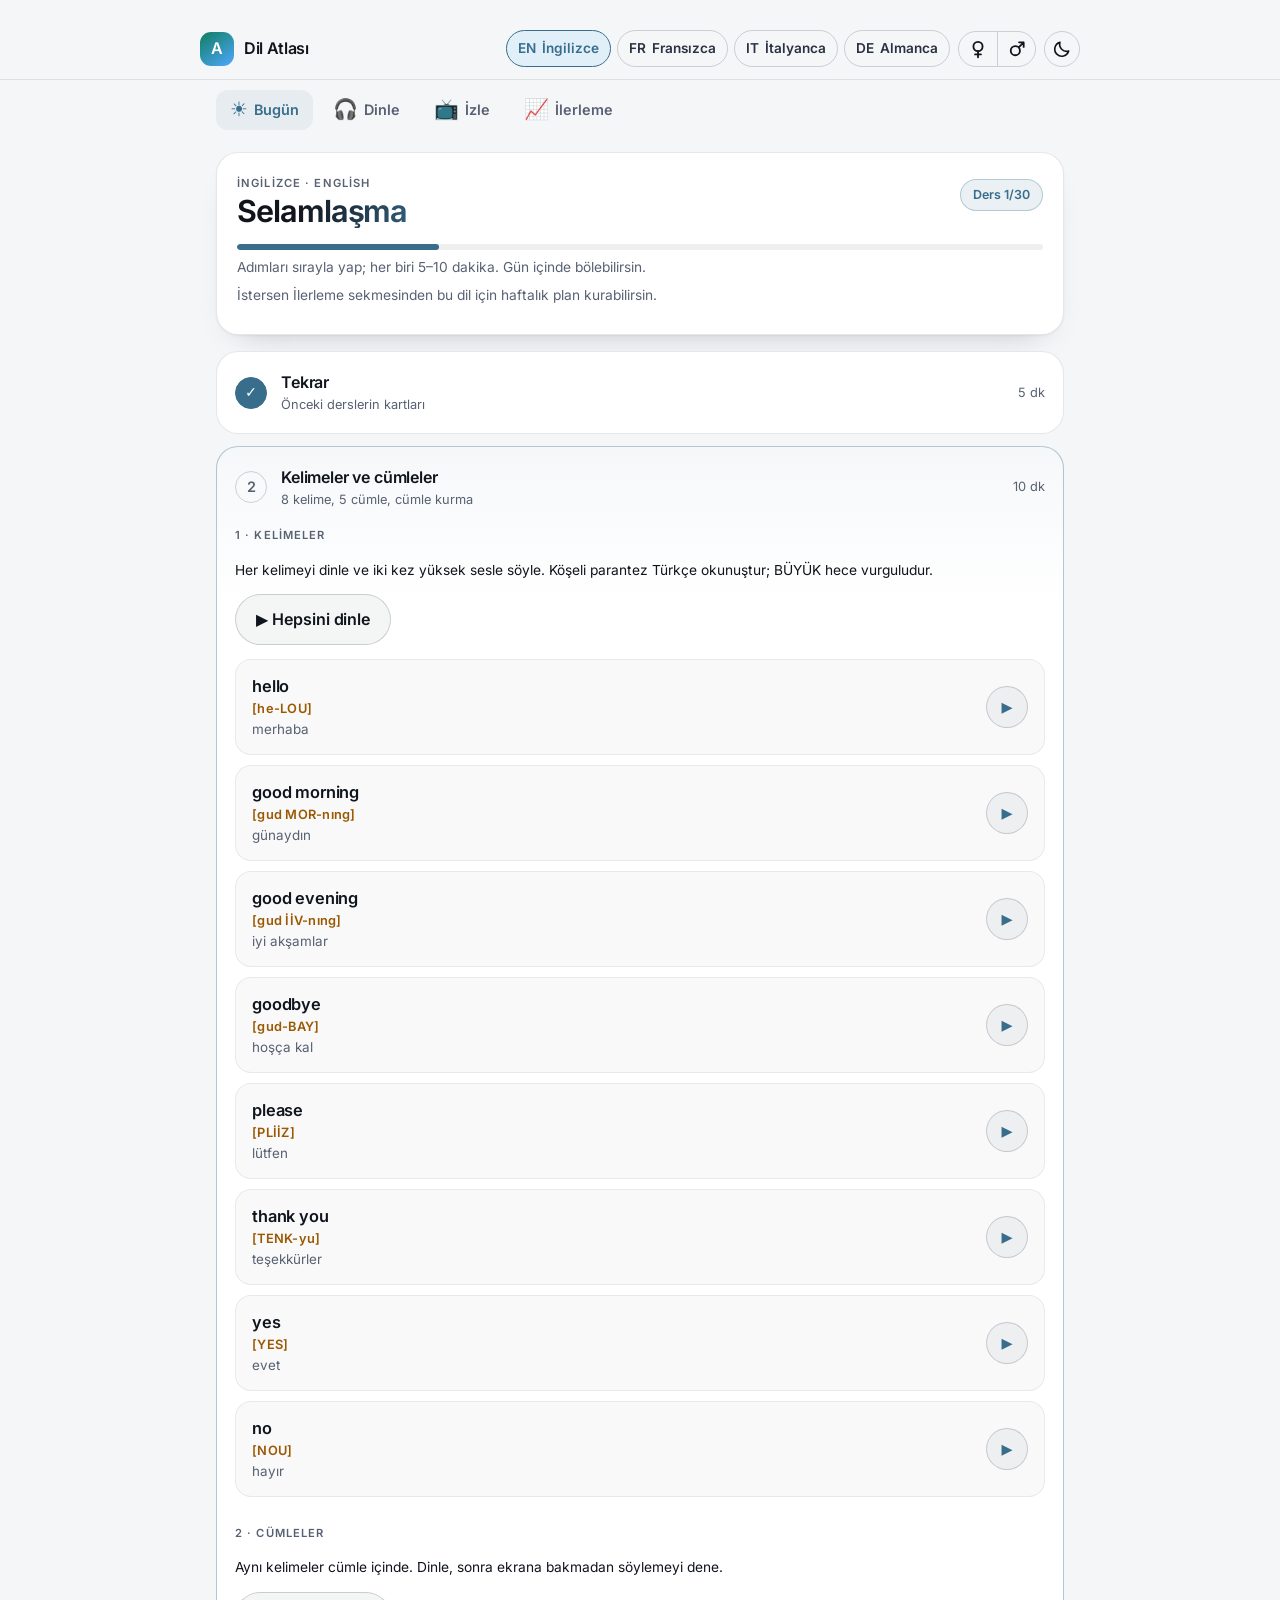
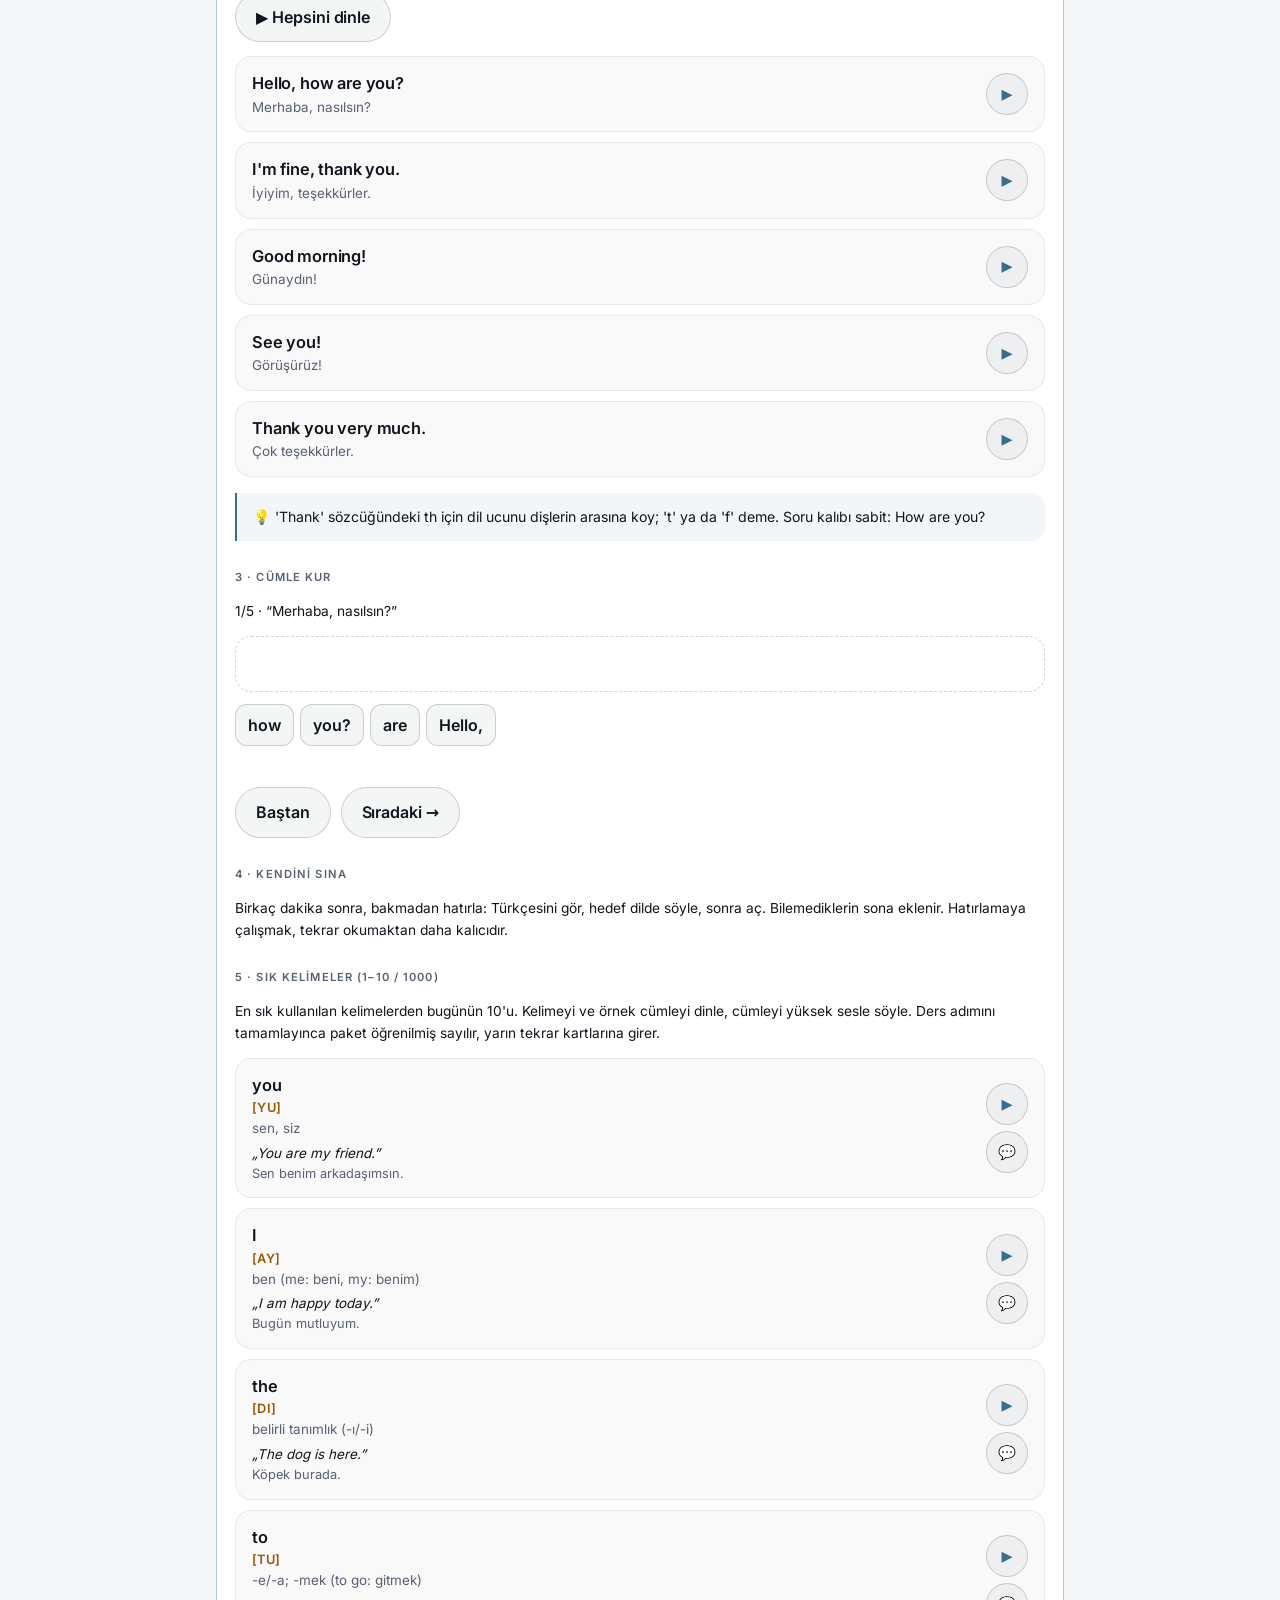
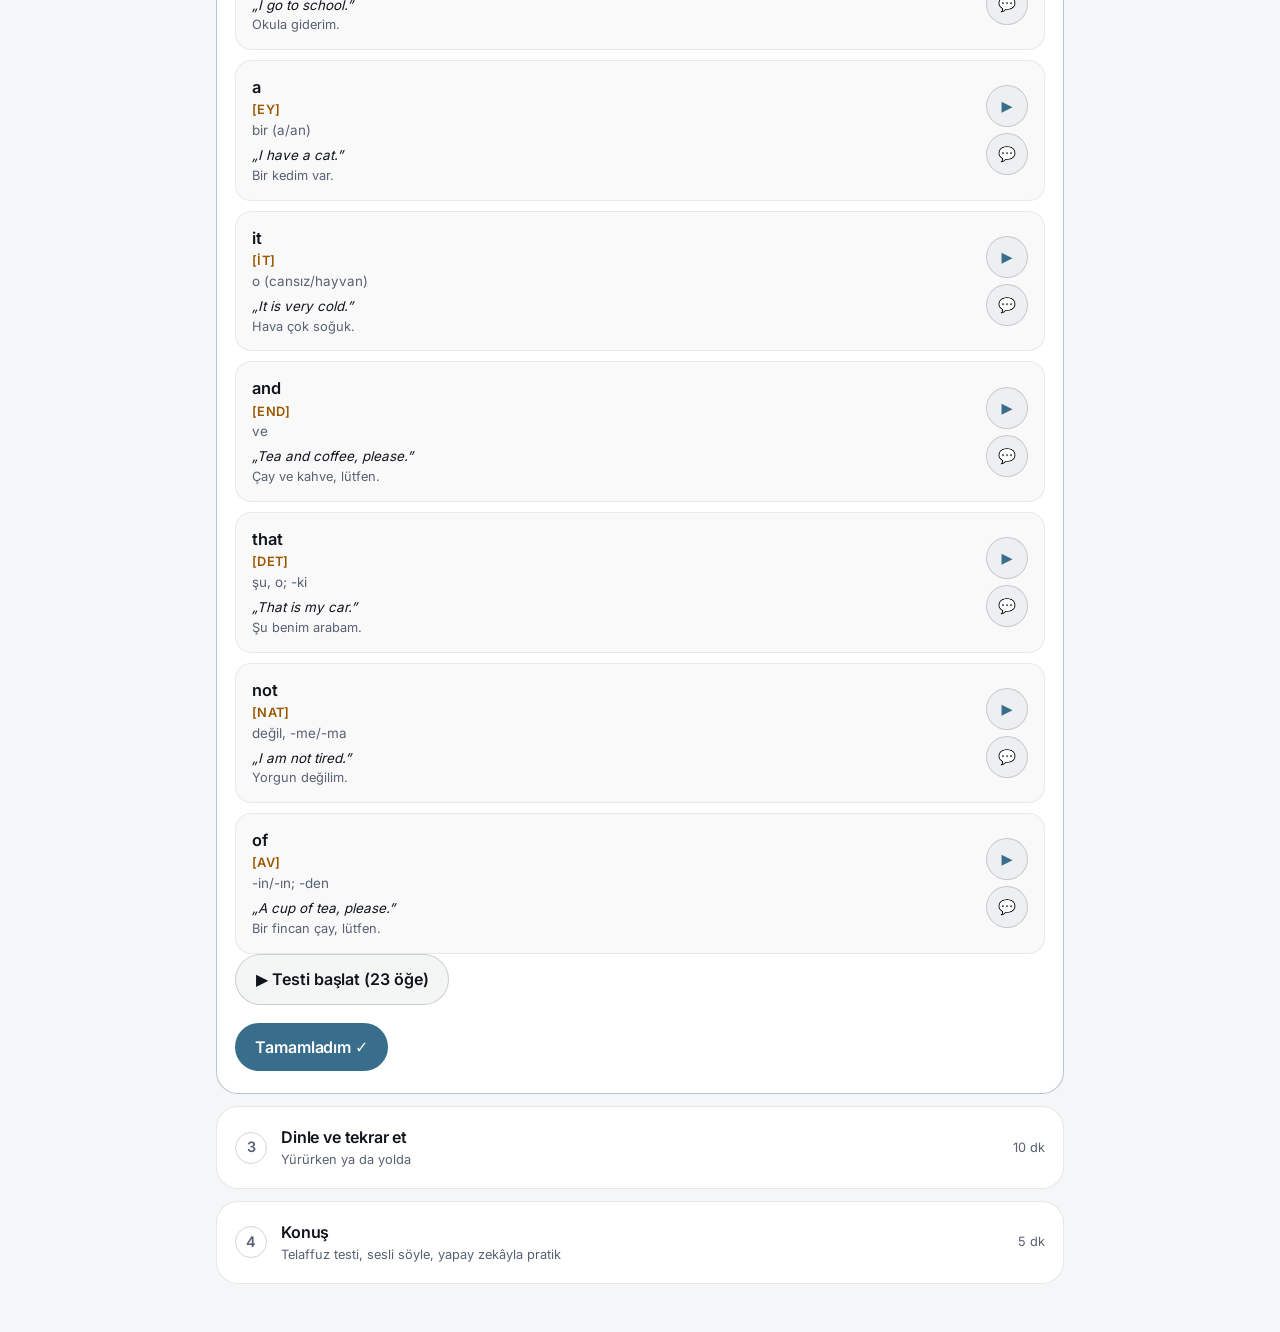
==== commit 2d2cf9d0: "Başlıkta ☀/☾ tema düğmesi; üst şerit bulanıklığından kaçmak için daha fazla üst boşluk - Başlıkta te" ====
--- a/index.html
+++ b/index.html
@@ -23,6 +23,7 @@
       <div class="top-right">
         <nav class="langs" id="langs" aria-label="Dil seçimi"></nav>
         <div class="gender" id="genderToggle" role="group" aria-label="Seslendirme sesi"><button type="button" data-g="f" aria-pressed="false" aria-label="Kadın ses" title="Kadın ses"><svg viewBox="0 0 24 24" width="20" height="20" aria-hidden="true" focusable="false"><circle cx="12" cy="9" r="5.5" fill="none" stroke="currentColor" stroke-width="2.2"/><path d="M12 14.5V22M8.5 18.5h7" fill="none" stroke="currentColor" stroke-width="2.2" stroke-linecap="round"/></svg></button><button type="button" data-g="m" aria-pressed="false" aria-label="Erkek ses" title="Erkek ses"><svg viewBox="0 0 24 24" width="20" height="20" aria-hidden="true" focusable="false"><circle cx="10" cy="14" r="5.5" fill="none" stroke="currentColor" stroke-width="2.2"/><path d="M14 10l6-6M14.5 4H20v5.5" fill="none" stroke="currentColor" stroke-width="2.2" stroke-linecap="round" stroke-linejoin="round"/></svg></button></div>
+        <button type="button" class="theme-toggle" id="themeToggle" aria-label="Temayı değiştir" title="Açık/koyu tema"><svg class="sun" viewBox="0 0 24 24" width="20" height="20" aria-hidden="true" focusable="false"><circle cx="12" cy="12" r="4.5" fill="none" stroke="currentColor" stroke-width="2"/><path d="M12 2.5v2.5M12 19v2.5M2.5 12H5M19 12h2.5M5.3 5.3l1.8 1.8M16.9 16.9l1.8 1.8M5.3 18.7l1.8-1.8M16.9 7.1l1.8-1.8" fill="none" stroke="currentColor" stroke-width="2" stroke-linecap="round"/></svg><svg class="moon" viewBox="0 0 24 24" width="20" height="20" aria-hidden="true" focusable="false"><path d="M20 14.5A8.5 8.5 0 0 1 9.5 4a8.5 8.5 0 1 0 10.5 10.5z" fill="none" stroke="currentColor" stroke-width="2" stroke-linejoin="round"/></svg></button>
       </div>
     </div>
   </header>
--- a/styles.css
+++ b/styles.css
@@ -18,7 +18,8 @@
 /* Üst bölüm */
 /* Başlık yapışık (sticky) değil: iPhone yapışık katmanın yazılarını düşük çözünürlükte çizip bulanık gösteriyordu (backdrop-filter kaldırılınca da sürdü;
    aşağı çekilince netleşiyordu). Başlık sayfayla birlikte kayar. backdrop-filter da kullanılmaz. */
-.top{position:relative;z-index:10;padding:calc(10px + env(safe-area-inset-top)) 16px 10px;background:var(--bg);border-bottom:1px solid var(--line)}
+/* Üst boşluk: iOS 26 ana ekran uygulamalarında durum çubuğunun altındaki şeridi bulanıklaştırıyor (v27–v30 ekran görüntüleri); düğmeler o şeridin altında kalsın. */
+.top{position:relative;z-index:10;padding:calc(30px + env(safe-area-inset-top)) 16px 12px;background:var(--bg);border-bottom:1px solid var(--line)}
 .top-inner{max-width:880px;margin:0 auto;display:flex;align-items:center;gap:12px;justify-content:space-between}
 .brand{display:flex;align-items:center;gap:10px;font-weight:600}
 .mark{display:grid;place-items:center;width:34px;height:34px;border-radius:11px;background:linear-gradient(145deg,var(--accent),#4fa7ff);color:var(--on-lang);font-weight:600}
@@ -212,3 +213,13 @@
 :root[data-theme="light"] .lang-chip[aria-pressed="true"]{border-color:color-mix(in srgb,var(--c) 55%,#000);color:color-mix(in srgb,var(--c) 55%,#000)}
 @media (prefers-color-scheme:light){:root:not([data-theme="dark"]) .lang-chip[aria-pressed="true"]{border-color:color-mix(in srgb,var(--c) 55%,#000);color:color-mix(in srgb,var(--c) 55%,#000)}}
 .theme-opts{margin-top:10px}
+
+/* Başlıktaki tema düğmesi: koyu temada ☀ (açığa geç), açık temada ☾ (koyuya geç). */
+.theme-toggle{display:grid;place-items:center;width:36px;height:36px;flex:none;border-radius:50%;border:1px solid var(--line-strong);background:transparent;color:var(--text);padding:0}
+.theme-toggle .moon{display:none}
+:root[data-theme="light"] .theme-toggle .sun{display:none}:root[data-theme="light"] .theme-toggle .moon{display:block}
+@media (prefers-color-scheme:light){:root:not([data-theme="dark"]) .theme-toggle .sun{display:none}:root:not([data-theme="dark"]) .theme-toggle .moon{display:block}}
+@media (max-width:430px){.brand{display:none}.top-right{width:100%;justify-content:space-between}}
+@media (max-width:350px){.theme-toggle{width:32px;height:32px}.lang-chip{padding:6px 7px}}
+.today-meta{align-items:flex-start}.today-meta>div{min-width:0}.today-meta .pill{margin-top:4px}
+@media (max-width:360px){.lesson-title{font-size:1.6rem}}
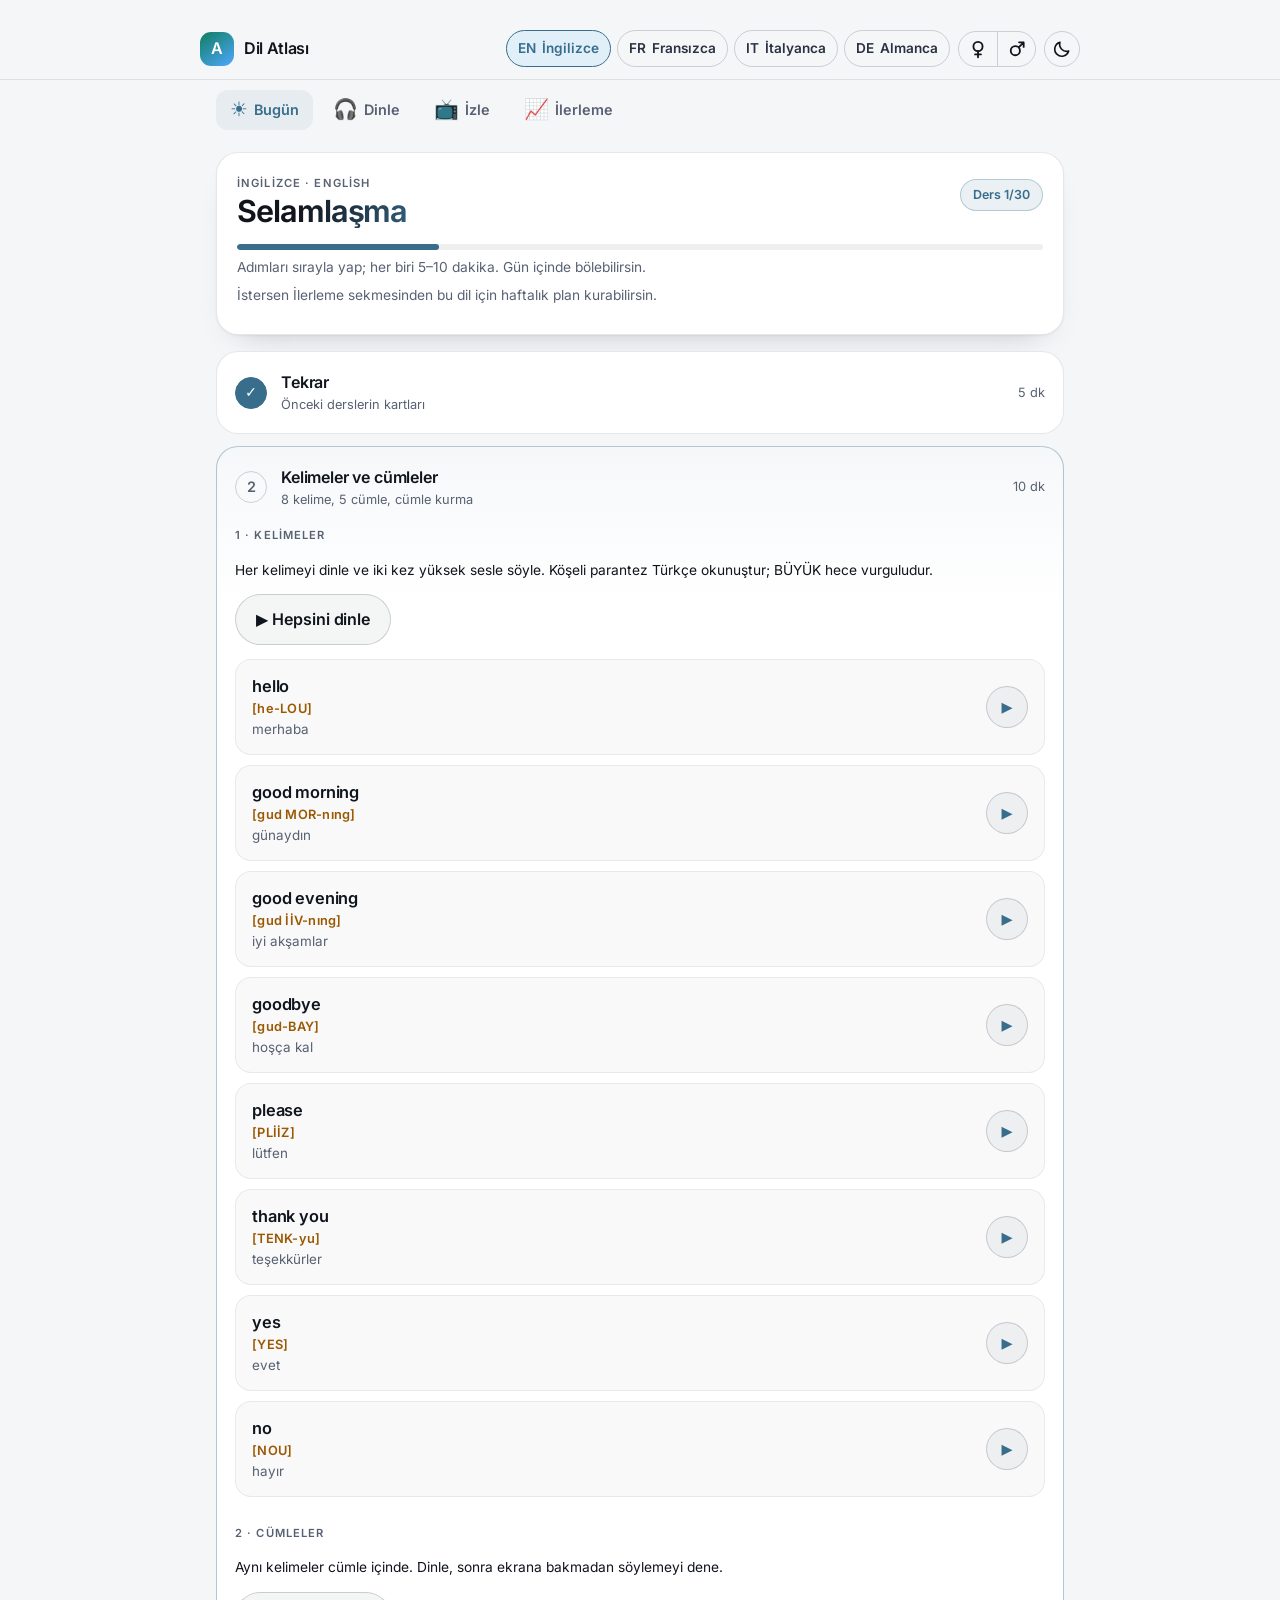
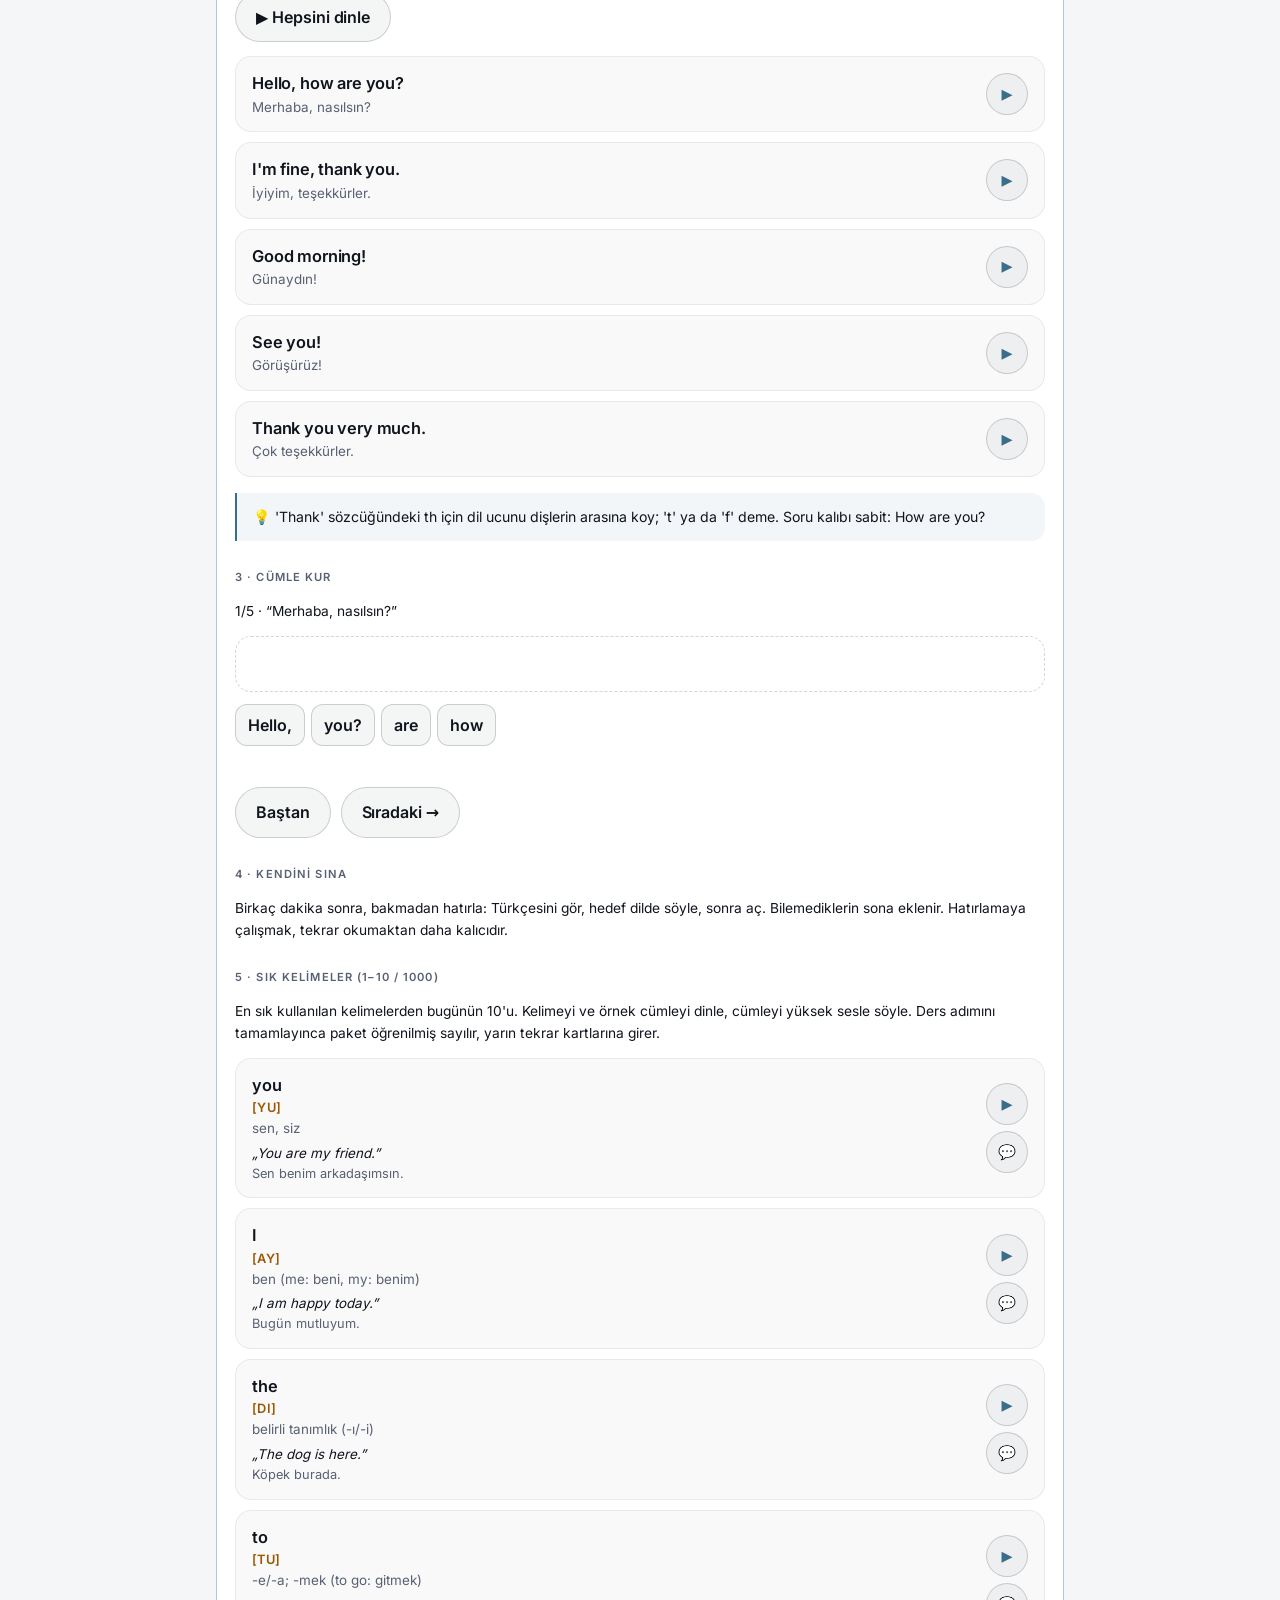
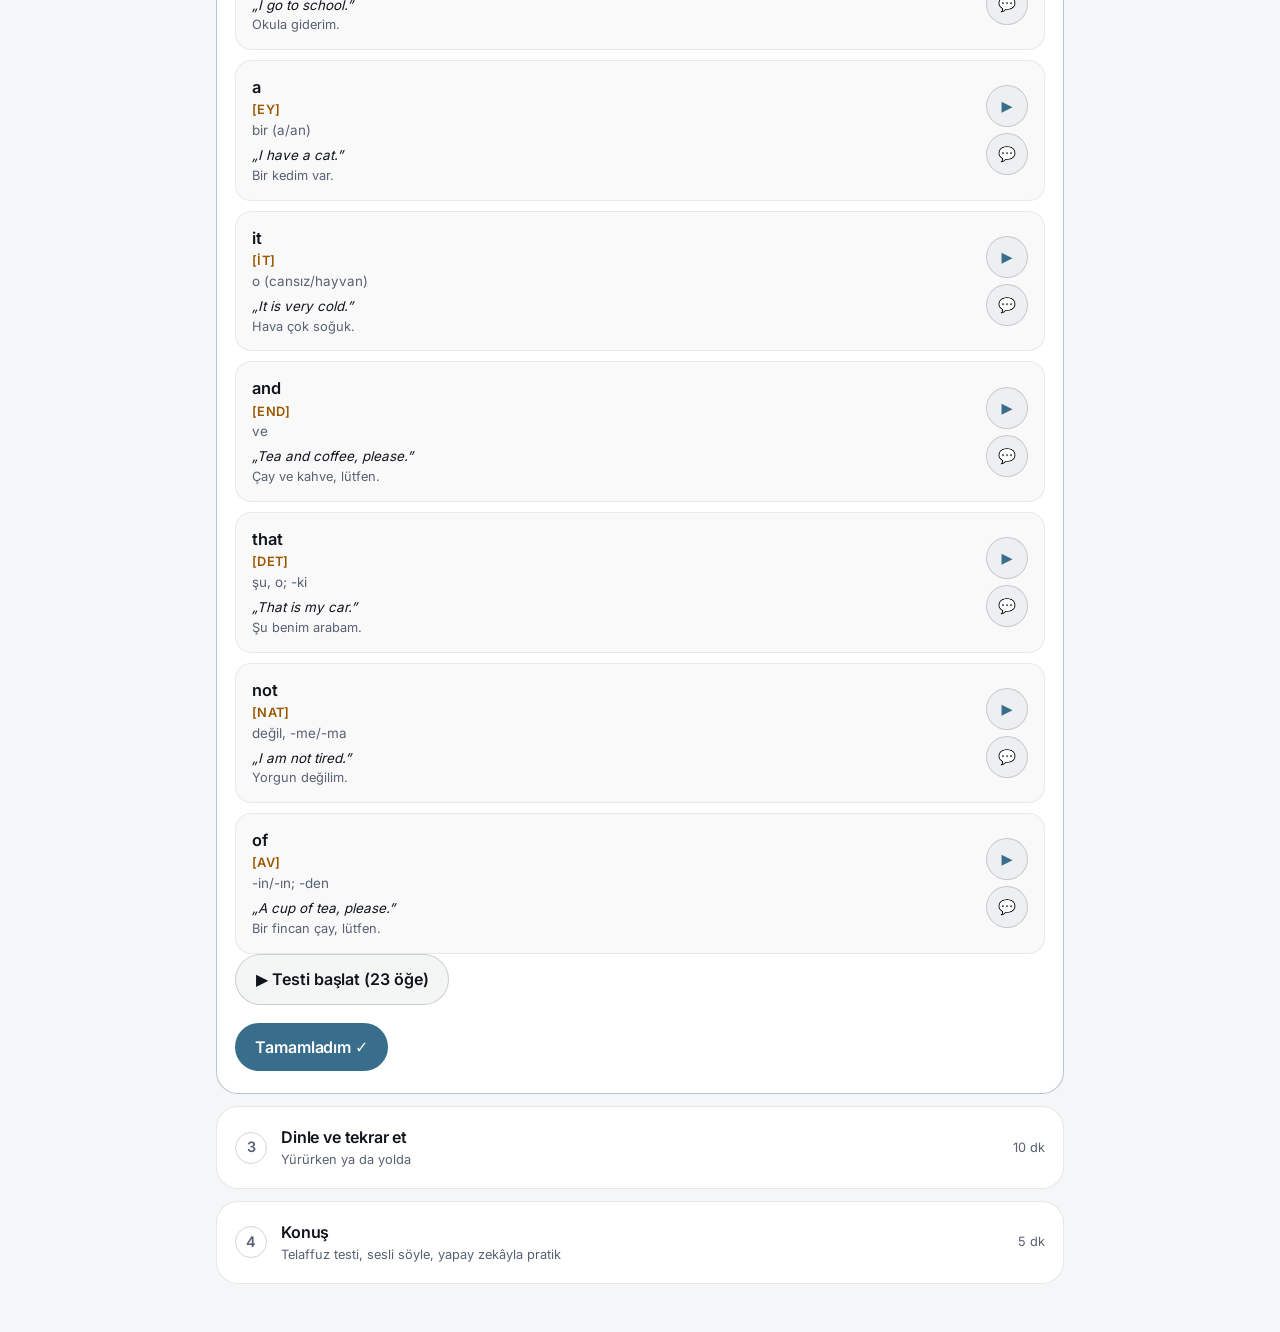
==== commit 58c0d27e: "Service Worker: sürümlü dosya adları, yeni sayfa eski önbellekteki CSS/JS ile karışmıyor v31'de kull" ====
--- a/index.html
+++ b/index.html
@@ -13,8 +13,8 @@
   <link rel="manifest" href="./manifest.webmanifest">
   <link rel="apple-touch-icon" href="./icons/icon-192.png">
   <link rel="icon" type="image/svg+xml" href="./icons/icon.svg">
-  <link rel="stylesheet" href="./styles.css">
-  <script src="./theme.js"></script>
+  <link rel="stylesheet" href="./styles.css?v=v32">
+  <script src="./theme.js?v=v32"></script>
 </head>
 <body>
   <header class="top">
@@ -186,16 +186,16 @@
   <div class="toast" id="toast" role="status" hidden></div>
   <div class="update-banner" id="updateBanner" role="status" hidden><span>Yeni sürüm hazır.</span><button class="btn" id="updateReload" type="button">Yenile</button></div>
 
-  <script src="./content/en.js"></script>
-  <script src="./content/fr.js"></script>
-  <script src="./content/it.js"></script>
-  <script src="./content/de.js"></script>
-  <script src="./content/media.js"></script>
-  <script src="./content/emoji.js"></script>
-  <script src="./content/freq-en.js"></script>
-  <script src="./content/freq-fr.js"></script>
-  <script src="./content/freq-it.js"></script>
-  <script src="./content/freq-de.js"></script>
-  <script src="./app.js"></script>
+  <script src="./content/en.js?v=v32"></script>
+  <script src="./content/fr.js?v=v32"></script>
+  <script src="./content/it.js?v=v32"></script>
+  <script src="./content/de.js?v=v32"></script>
+  <script src="./content/media.js?v=v32"></script>
+  <script src="./content/emoji.js?v=v32"></script>
+  <script src="./content/freq-en.js?v=v32"></script>
+  <script src="./content/freq-fr.js?v=v32"></script>
+  <script src="./content/freq-it.js?v=v32"></script>
+  <script src="./content/freq-de.js?v=v32"></script>
+  <script src="./app.js?v=v32"></script>
 </body>
 </html>
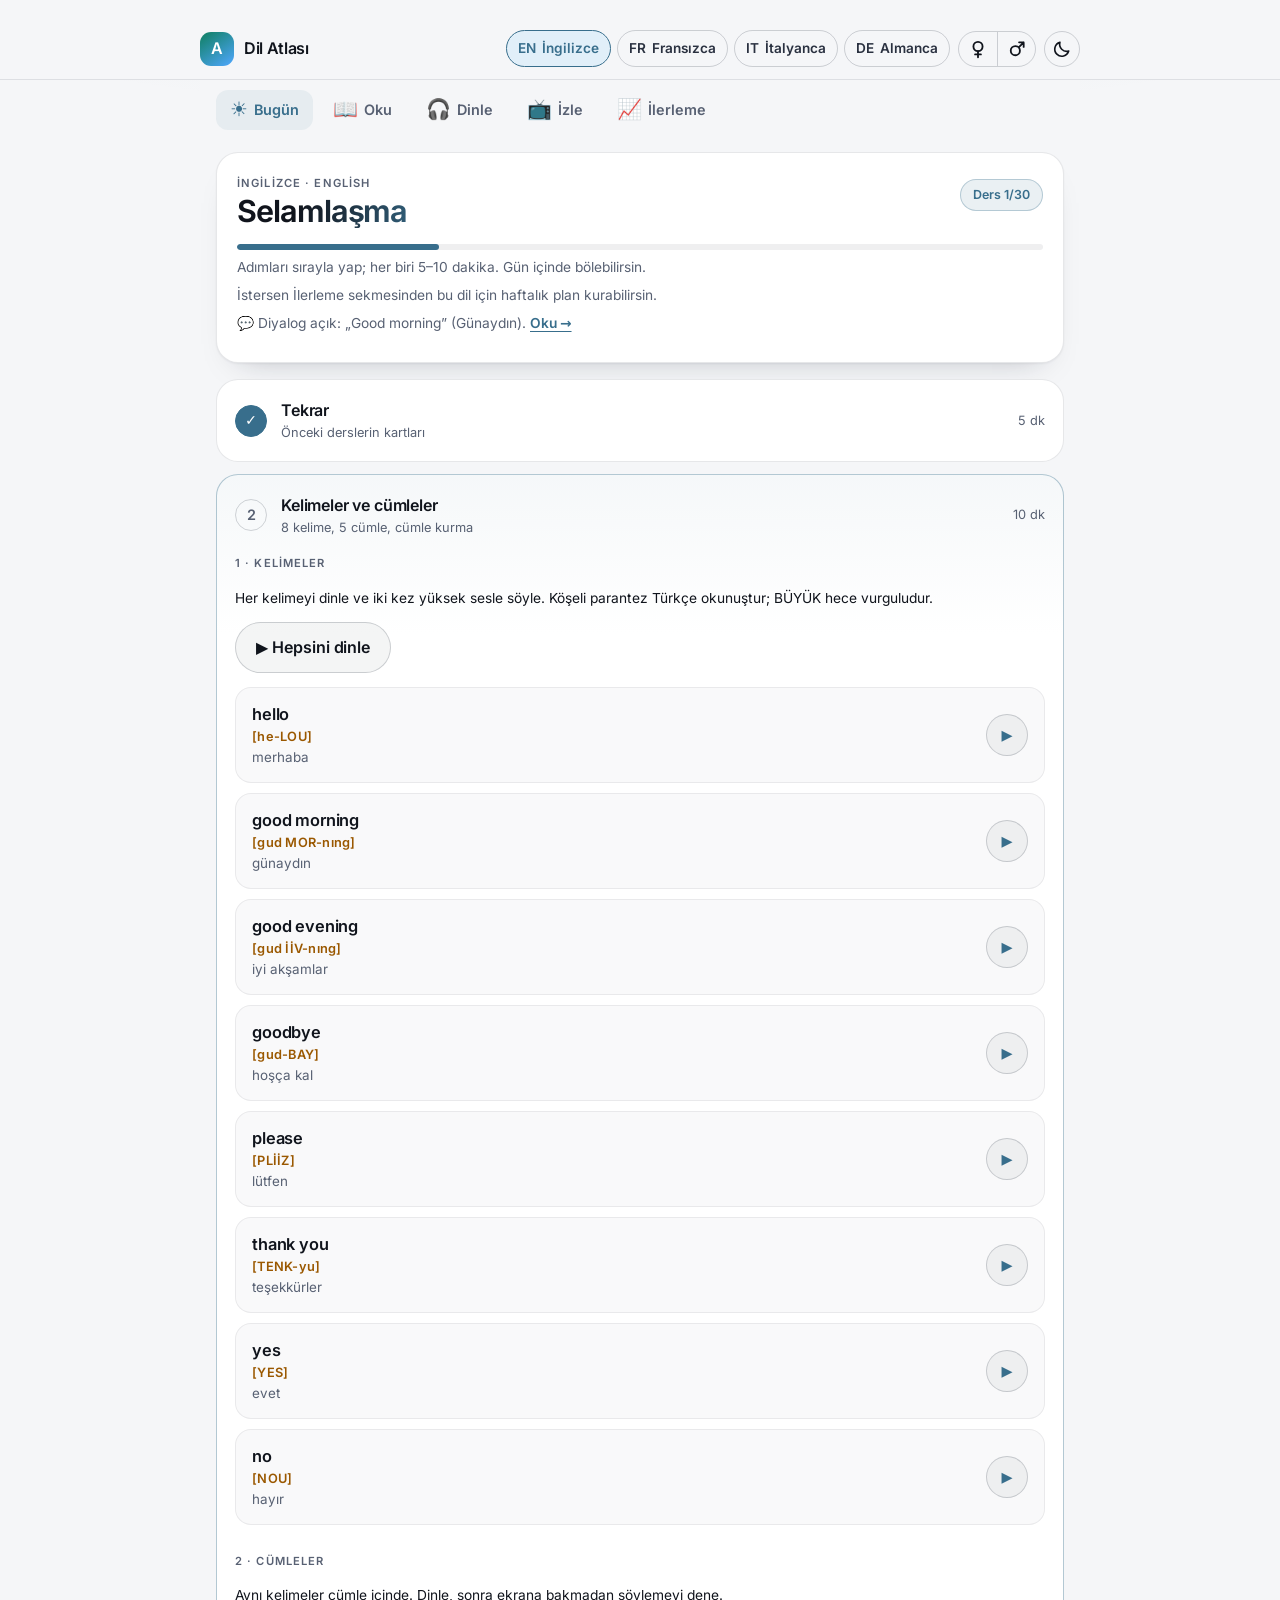
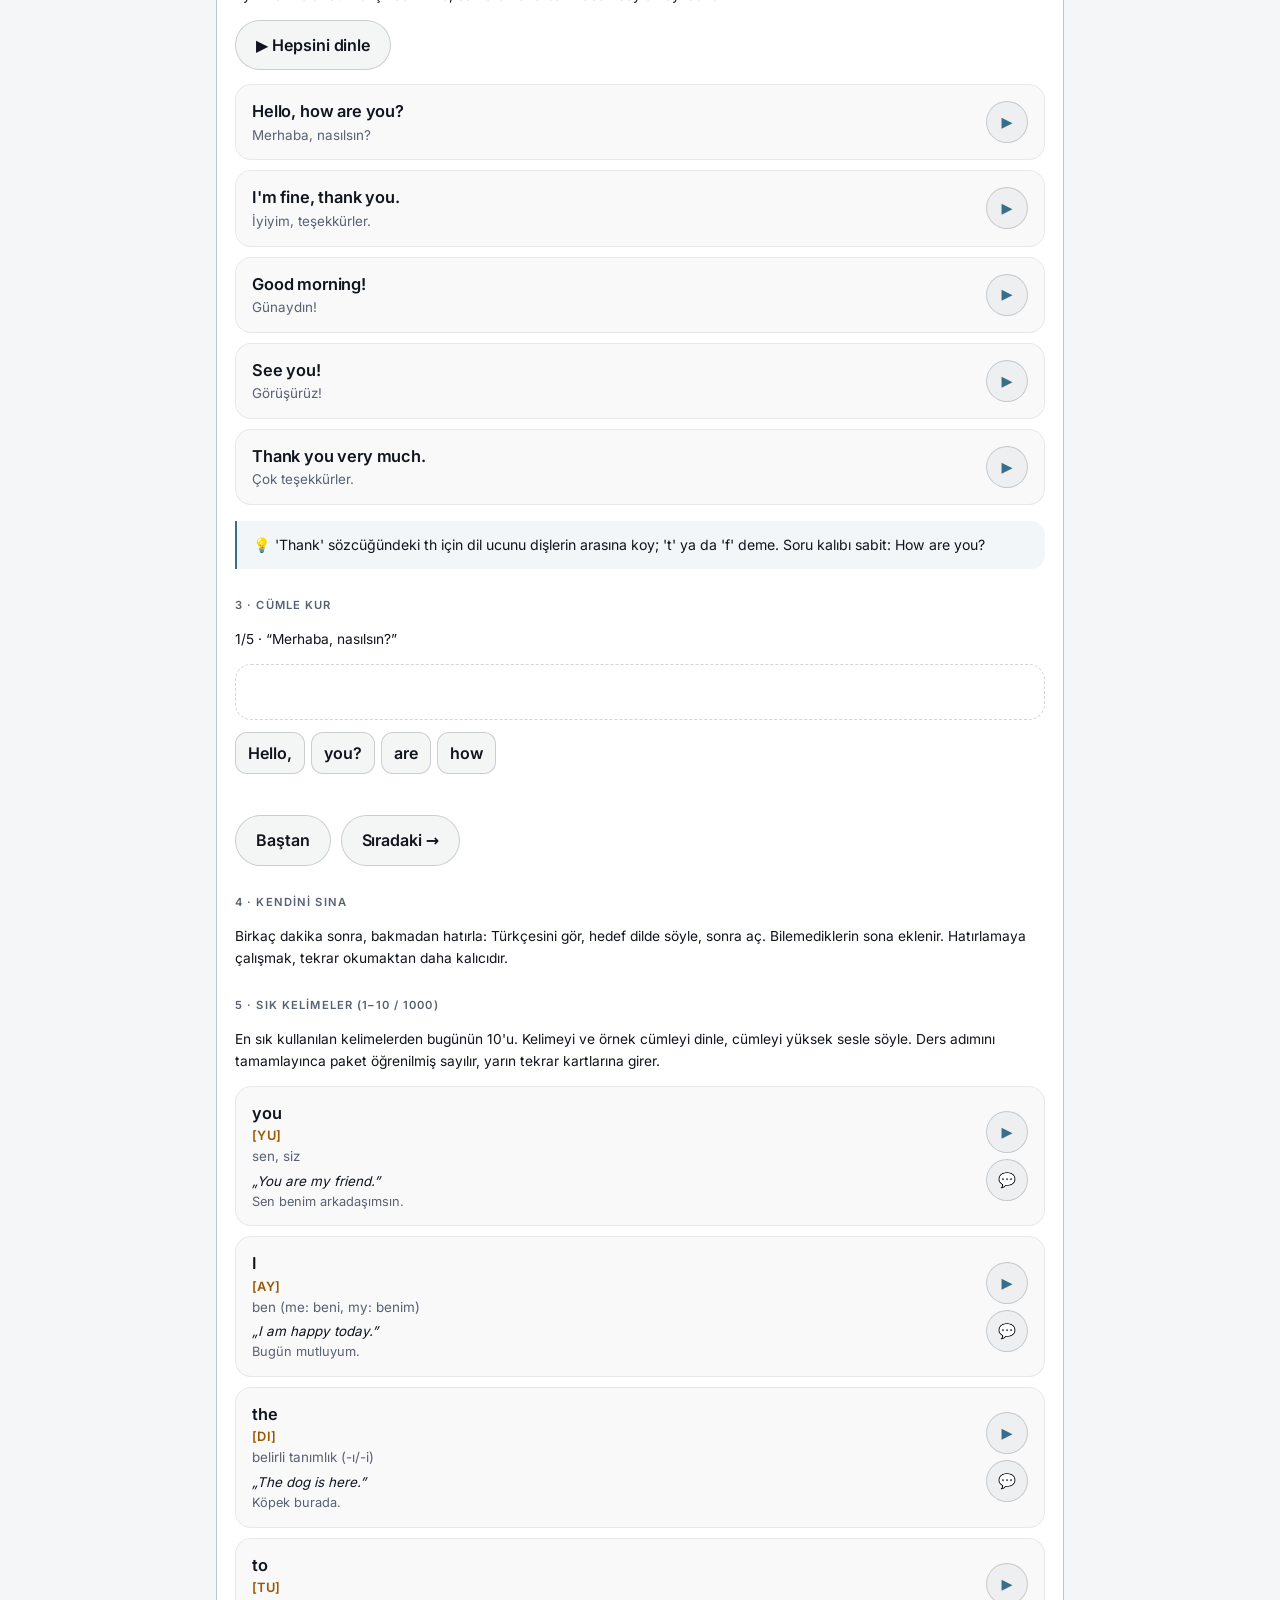
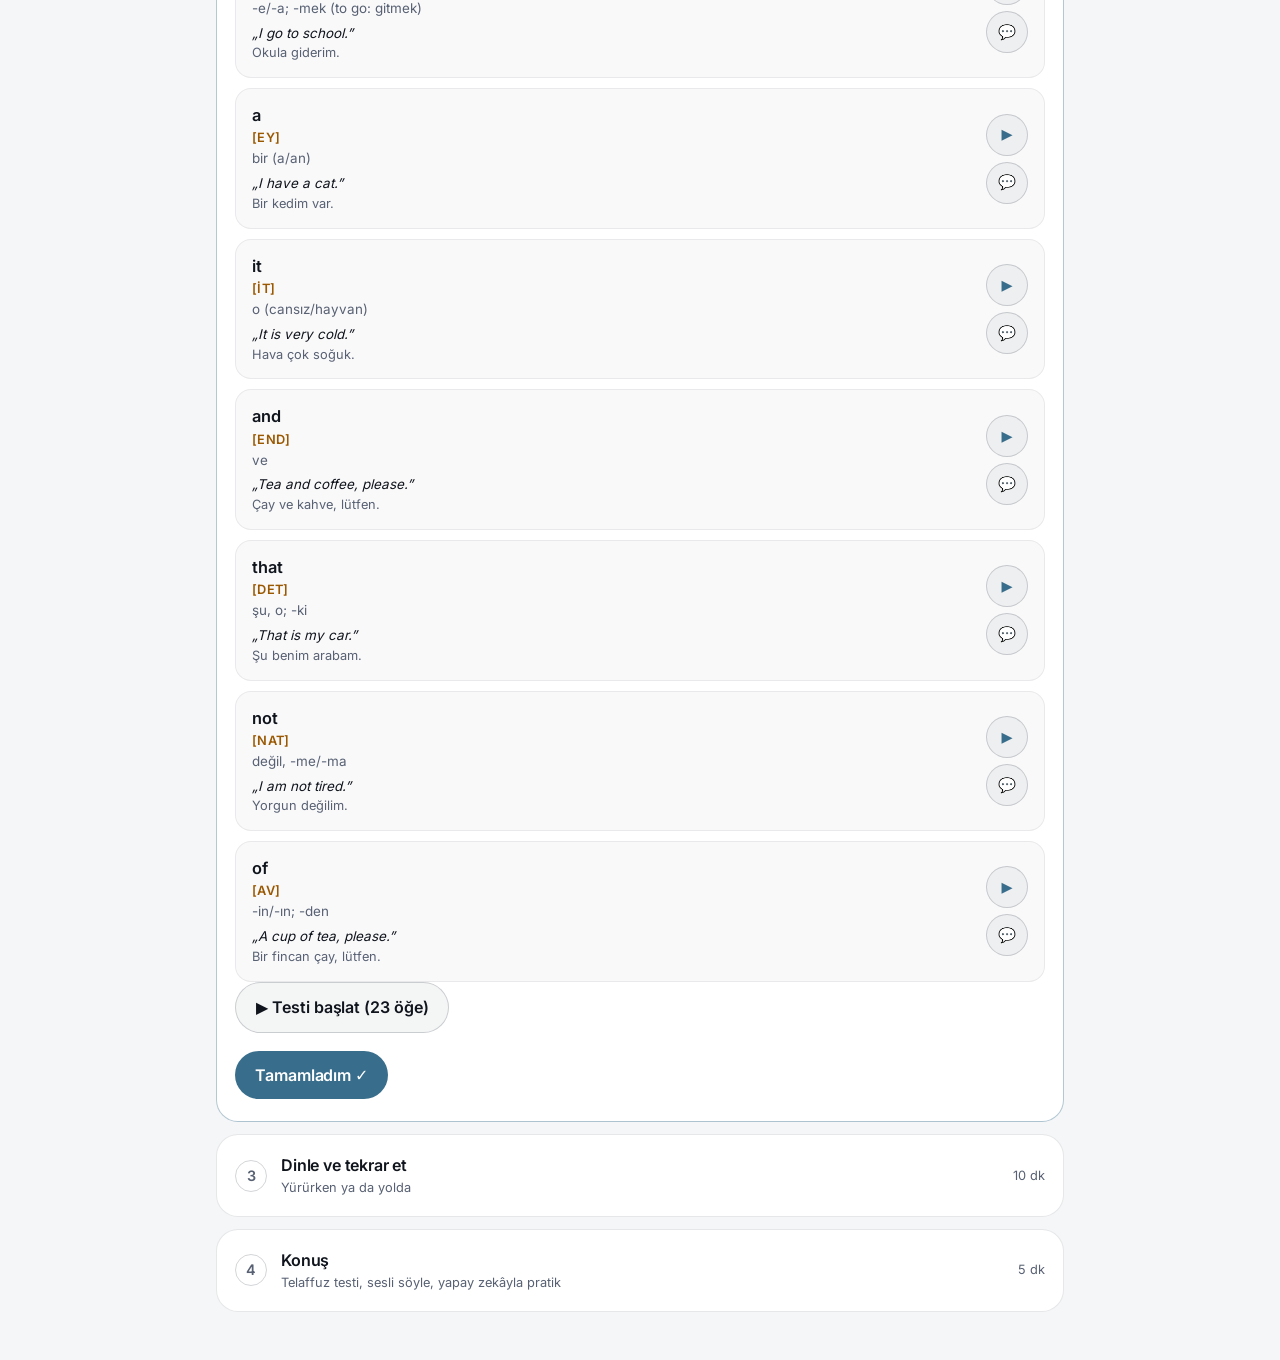
==== commit e375945d: "Oku sekmesi (hikâye, diyalog, canlandırma) ve 30 günlük yol haritası (v33) - content/stories.js: 10 " ====
--- a/index.html
+++ b/index.html
@@ -13,8 +13,8 @@
   <link rel="manifest" href="./manifest.webmanifest">
   <link rel="apple-touch-icon" href="./icons/icon-192.png">
   <link rel="icon" type="image/svg+xml" href="./icons/icon.svg">
-  <link rel="stylesheet" href="./styles.css?v=v32">
-  <script src="./theme.js?v=v32"></script>
+  <link rel="stylesheet" href="./styles.css?v=v33">
+  <script src="./theme.js?v=v33"></script>
 </head>
 <body>
   <header class="top">
@@ -30,6 +30,7 @@
 
   <nav class="tabs" role="tablist" aria-label="Bölümler">
     <button class="tab" role="tab" id="tab-bugun" aria-controls="panel-bugun" data-tab="bugun"><span class="ico" aria-hidden="true">☀️</span>Bugün</button>
+    <button class="tab" role="tab" id="tab-oku" aria-controls="panel-oku" data-tab="oku"><span class="ico" aria-hidden="true">📖</span>Oku</button>
     <button class="tab" role="tab" id="tab-yuru" aria-controls="panel-yuru" data-tab="yuru"><span class="ico" aria-hidden="true">🎧</span>Dinle</button>
     <button class="tab" role="tab" id="tab-izle" aria-controls="panel-izle" data-tab="izle"><span class="ico" aria-hidden="true">📺</span>İzle</button>
     <button class="tab" role="tab" id="tab-ilerleme" aria-controls="panel-ilerleme" data-tab="ilerleme"><span class="ico" aria-hidden="true">📈</span>İlerleme</button>
@@ -43,8 +44,16 @@
         <div class="bar" aria-hidden="true"><span id="todayBar"></span></div>
         <p class="small" id="todayHint"></p>
         <p class="small plan-hint" id="planHint"></p>
+        <p class="small read-hint" id="readHint" hidden></p>
       </div>
       <div class="steps" id="steps"></div>
+    </section>
+
+    <!-- OKU: kısa hikâyeler ve diyaloglar -->
+    <section class="panel" id="panel-oku" role="tabpanel" aria-labelledby="tab-oku" hidden>
+      <div class="panel-head"><h1>Oku ve dinle</h1><p>Derslerde öğrendiğin kelimelerle yazılmış kısa hikâyeler ve diyaloglar. Dinle, oku, diyalogda bir rolü sen canlandır.</p></div>
+      <div id="readList"></div>
+      <div id="readView" hidden></div>
     </section>
 
     <!-- DİNLE: yürürken, eller serbest -->
@@ -130,7 +139,7 @@
         <label class="switch"><input type="checkbox" id="freqToggle"> <span>Sık kelimeleri günlük derse ekle</span></label>
         <p class="small muted">Sıklık verisi: <a href="https://github.com/hermitdave/FrequencyWords" target="_blank" rel="noopener noreferrer">FrequencyWords</a> (Hermit Dave, OpenSubtitles 2018), <a href="https://creativecommons.org/licenses/by-sa/4.0/deed.tr" target="_blank" rel="noopener noreferrer">CC BY-SA 4.0</a>. Uygulamadaki liste bu veriden türetilmiştir (sözlük biçimine indirildi, Türkçe anlam, okunuş ve örnek eklendi) ve aynı lisansla paylaşılır.</p>
       </div>
-      <div class="card"><h2>30 günlük rota</h2><p class="small">Ders, o dilde çalıştığın her yeni günde bir sonrakine geçer. Gün atlarsan ders kaçmaz.</p><ol class="lesson-list" id="lessonList"></ol></div>
+      <div class="card"><h2>30 günlük yol haritası</h2><p class="small">Ders, o dilde çalıştığın her yeni günde bir sonrakine geçer; gün atlarsan ders kaçmaz. 📖 💬 işaretli derste Oku sekmesinde yeni bir metin açılır. Hedefler gerçekçidir: 30 derste akıcılık değil, sağlam bir A1 başlangıcı.</p><ol class="roadmap" id="lessonList"></ol></div>
       <div class="card">
         <h2>Odak sayacı</h2>
         <div class="timer-row"><div><div class="timer-display" id="timerDisplay">25:00</div>
@@ -186,16 +195,17 @@
   <div class="toast" id="toast" role="status" hidden></div>
   <div class="update-banner" id="updateBanner" role="status" hidden><span>Yeni sürüm hazır.</span><button class="btn" id="updateReload" type="button">Yenile</button></div>
 
-  <script src="./content/en.js?v=v32"></script>
-  <script src="./content/fr.js?v=v32"></script>
-  <script src="./content/it.js?v=v32"></script>
-  <script src="./content/de.js?v=v32"></script>
-  <script src="./content/media.js?v=v32"></script>
-  <script src="./content/emoji.js?v=v32"></script>
-  <script src="./content/freq-en.js?v=v32"></script>
-  <script src="./content/freq-fr.js?v=v32"></script>
-  <script src="./content/freq-it.js?v=v32"></script>
-  <script src="./content/freq-de.js?v=v32"></script>
-  <script src="./app.js?v=v32"></script>
+  <script src="./content/en.js?v=v33"></script>
+  <script src="./content/fr.js?v=v33"></script>
+  <script src="./content/it.js?v=v33"></script>
+  <script src="./content/de.js?v=v33"></script>
+  <script src="./content/media.js?v=v33"></script>
+  <script src="./content/emoji.js?v=v33"></script>
+  <script src="./content/freq-en.js?v=v33"></script>
+  <script src="./content/freq-fr.js?v=v33"></script>
+  <script src="./content/freq-it.js?v=v33"></script>
+  <script src="./content/freq-de.js?v=v33"></script>
+  <script src="./content/stories.js?v=v33"></script>
+  <script src="./app.js?v=v33"></script>
 </body>
 </html>
--- a/styles.css
+++ b/styles.css
@@ -29,7 +29,7 @@
 .lang-chip .full{display:none}
 
 /* Sekmeler */
-.tabs{position:fixed;left:0;right:0;bottom:0;z-index:10;display:grid;grid-template-columns:repeat(4,1fr);padding:6px 6px calc(6px + env(safe-area-inset-bottom));background:var(--bg);border-top:1px solid var(--line)}
+.tabs{position:fixed;left:0;right:0;bottom:0;z-index:10;display:grid;grid-template-columns:repeat(5,1fr);padding:6px 6px calc(6px + env(safe-area-inset-bottom));background:var(--bg);border-top:1px solid var(--line)}
 .tab{display:grid;justify-items:center;gap:2px;padding:6px 2px;border:0;border-radius:12px;background:transparent;color:var(--muted);font-size:.74rem;font-weight:600}
 .tab .ico{font-size:1.25rem;line-height:1}
 .tab[aria-selected="true"]{color:var(--lang);background:color-mix(in srgb,var(--lang) 8%,transparent)}
@@ -111,11 +111,23 @@
 .history{display:grid;grid-template-columns:repeat(14,1fr);gap:4px;margin-top:12px}
 .history-day{aspect-ratio:1;border-radius:5px;background:var(--tint-3)}
 .history-day.some{background:color-mix(in srgb,var(--lang) 40%,transparent)}.history-day.full{background:var(--lang)}
-.lesson-list{display:grid;gap:4px;margin:10px 0 0;padding:0;list-style:none;counter-reset:l}
-.lesson-list li{display:flex;gap:10px;padding:7px 10px;border-radius:10px;font-size:.88rem;color:var(--muted)}
-.lesson-list li::before{counter-increment:l;content:counter(l);min-width:1.6em;font-weight:600}
-.lesson-list li.done{color:var(--text)}.lesson-list li.done::after{content:"✓";margin-left:auto;color:var(--lang)}
-.lesson-list li.current{background:color-mix(in srgb,var(--lang) 12%,transparent);color:var(--text);font-weight:600}
+.roadmap{position:relative;display:grid;gap:2px;margin:14px 0 0;padding:0;list-style:none}
+.roadmap::before{content:"";position:absolute;left:15px;top:14px;bottom:14px;width:2px;border-radius:2px;background:var(--line-strong)}
+.roadmap li{position:relative;display:grid;grid-template-columns:32px 1fr;gap:12px;align-items:start;padding:6px 0;font-size:.9rem;color:var(--muted)}
+.roadmap .node{position:relative;display:grid;place-items:center;width:32px;height:32px;border-radius:50%;border:1.5px solid var(--line-strong);background:var(--panel);font-size:.8rem;font-weight:600;font-variant-numeric:tabular-nums}
+.roadmap .rm-body{display:grid;gap:3px;min-width:0;padding-top:6px}
+.roadmap .rm-title{color:var(--text-2);font-weight:600}
+.roadmap li.done .node{background:var(--lang);border-color:var(--lang);color:var(--on-lang)}
+.roadmap li.current .node{border:2px solid var(--lang);color:var(--lang);box-shadow:0 0 0 4px color-mix(in srgb,var(--lang) 18%,transparent)}
+.roadmap li.current .rm-title{color:var(--text)}
+.roadmap .here{justify-self:start;padding:2px 10px;border-radius:999px;background:var(--lang);color:var(--on-lang);font-size:.72rem;font-weight:600}
+.roadmap .rm-story{font-size:.8rem;color:var(--lang)}
+.roadmap li.milestone{margin:6px 0;padding:10px 12px 10px 0;border-radius:16px;background:var(--tint-1);border:1px solid var(--line)}
+.roadmap li.milestone .node{background:var(--panel2);font-size:.95rem}
+.roadmap li.milestone .rm-title{font-size:.78rem;text-transform:uppercase;letter-spacing:.08em;color:var(--muted)}
+.roadmap li.milestone span:last-child{line-height:1.5}
+.roadmap li.milestone.reached{border-color:color-mix(in srgb,var(--lang) 40%,var(--line))}
+.roadmap li.milestone.reached .rm-title{color:var(--lang)}
 .timer-row{display:flex;align-items:center;justify-content:space-between;gap:12px;flex-wrap:wrap}
 .timer-display{font-size:1.8rem;font-weight:600;font-variant-numeric:tabular-nums}
 .duration{display:flex;gap:6px;margin:8px 0 0;padding:0;border:0}
@@ -223,3 +235,39 @@
 @media (max-width:350px){.theme-toggle{width:32px;height:32px}.lang-chip{padding:6px 7px}}
 .today-meta{align-items:flex-start}.today-meta>div{min-width:0}.today-meta .pill{margin-top:4px}
 @media (max-width:360px){.lesson-title{font-size:1.6rem}}
+/* Oku: hikâye ve diyaloglar */
+.read-hint .text-link,.text-link{padding:0;border:0;background:none;color:var(--lang);font:inherit;font-weight:600;text-decoration:underline;text-underline-offset:3px}
+.story-list{display:grid;gap:8px;margin-top:14px}
+.story-item{display:grid;grid-template-columns:auto 1fr auto;gap:12px;align-items:center;width:100%;padding:14px 16px;border-radius:16px;border:1px solid var(--line);background:var(--tint-1);color:var(--text);text-align:left;font:inherit}
+.story-item:hover:not(:disabled){border-color:var(--lang)}
+.story-item.locked{opacity:.55;cursor:not-allowed}
+.story-ico{font-size:1.3rem}
+.story-name{display:grid;gap:2px;min-width:0}.story-name strong{font-weight:600;overflow-wrap:anywhere}.story-name span{font-size:.8rem;color:var(--muted)}
+.story-state{font-size:.78rem;font-weight:600;color:var(--muted);white-space:nowrap}
+.story-item.read .story-state{color:var(--lang)}
+.story-item:not(.locked):not(.read) .story-state{color:var(--lang)}
+.back-link{margin:0 0 12px 2px;padding:6px 0;border:0;background:none;color:var(--lang);font:inherit;font-weight:600}
+.story .lesson-title{margin:6px 0 0}
+.story-controls{display:flex;flex-wrap:wrap;gap:8px;margin:14px 0 6px}
+.story-controls .btn{flex:1 1 auto}
+.story-lines{display:grid;gap:8px;margin-top:14px}
+.line{display:grid;grid-template-columns:1fr auto;gap:10px;align-items:center;padding:10px 10px 10px 14px;border-radius:16px;border:1px solid var(--tint-3);background:var(--tint-1);transition:border-color .2s,background-color .2s}
+.line.B{margin-left:18px}.line.A{margin-right:18px}
+.line.now{border-color:var(--lang);background:color-mix(in srgb,var(--lang) 10%,transparent)}
+.line-text{display:grid;gap:3px;padding:0;border:0;background:none;color:var(--text);text-align:left;font:inherit;min-width:0}
+.line-text .tx{font-size:1.02rem;font-weight:600;line-height:1.45;overflow-wrap:anywhere}
+.line-text .tr{font-size:.86rem;color:var(--muted)}
+.line-text .who{font-size:.72rem;font-weight:600;text-transform:uppercase;letter-spacing:.08em;color:var(--muted)}
+.line-text .cue{display:none;font-size:.86rem;font-weight:600;color:var(--warm)}
+.line.yours .tx{display:none}.line.yours .cue{display:block}
+.story-quiz{display:grid;gap:14px;margin-top:8px}
+.quiz-q p{margin:0 0 8px;color:var(--text)!important;font-weight:600}
+.opts{display:flex;flex-wrap:wrap;gap:8px}
+.opt{color:var(--text);font:inherit;font-weight:600}
+.opt:disabled{cursor:default}
+.opt.right{border-color:var(--accent);color:var(--accent);background:color-mix(in srgb,var(--accent) 14%,transparent)}
+.opt.wrong{border-color:var(--danger);color:var(--danger);background:color-mix(in srgb,var(--danger) 14%,transparent);text-decoration:line-through}
+.quiz-result{color:var(--text)!important;font-weight:600}
+.small-btn{padding:7px 14px;font-size:.84rem}
+@media (max-width:360px){.tab{font-size:.68rem}.line.B{margin-left:8px}.line.A{margin-right:8px}}
+@media (prefers-reduced-motion:reduce){.line{transition:none}}
